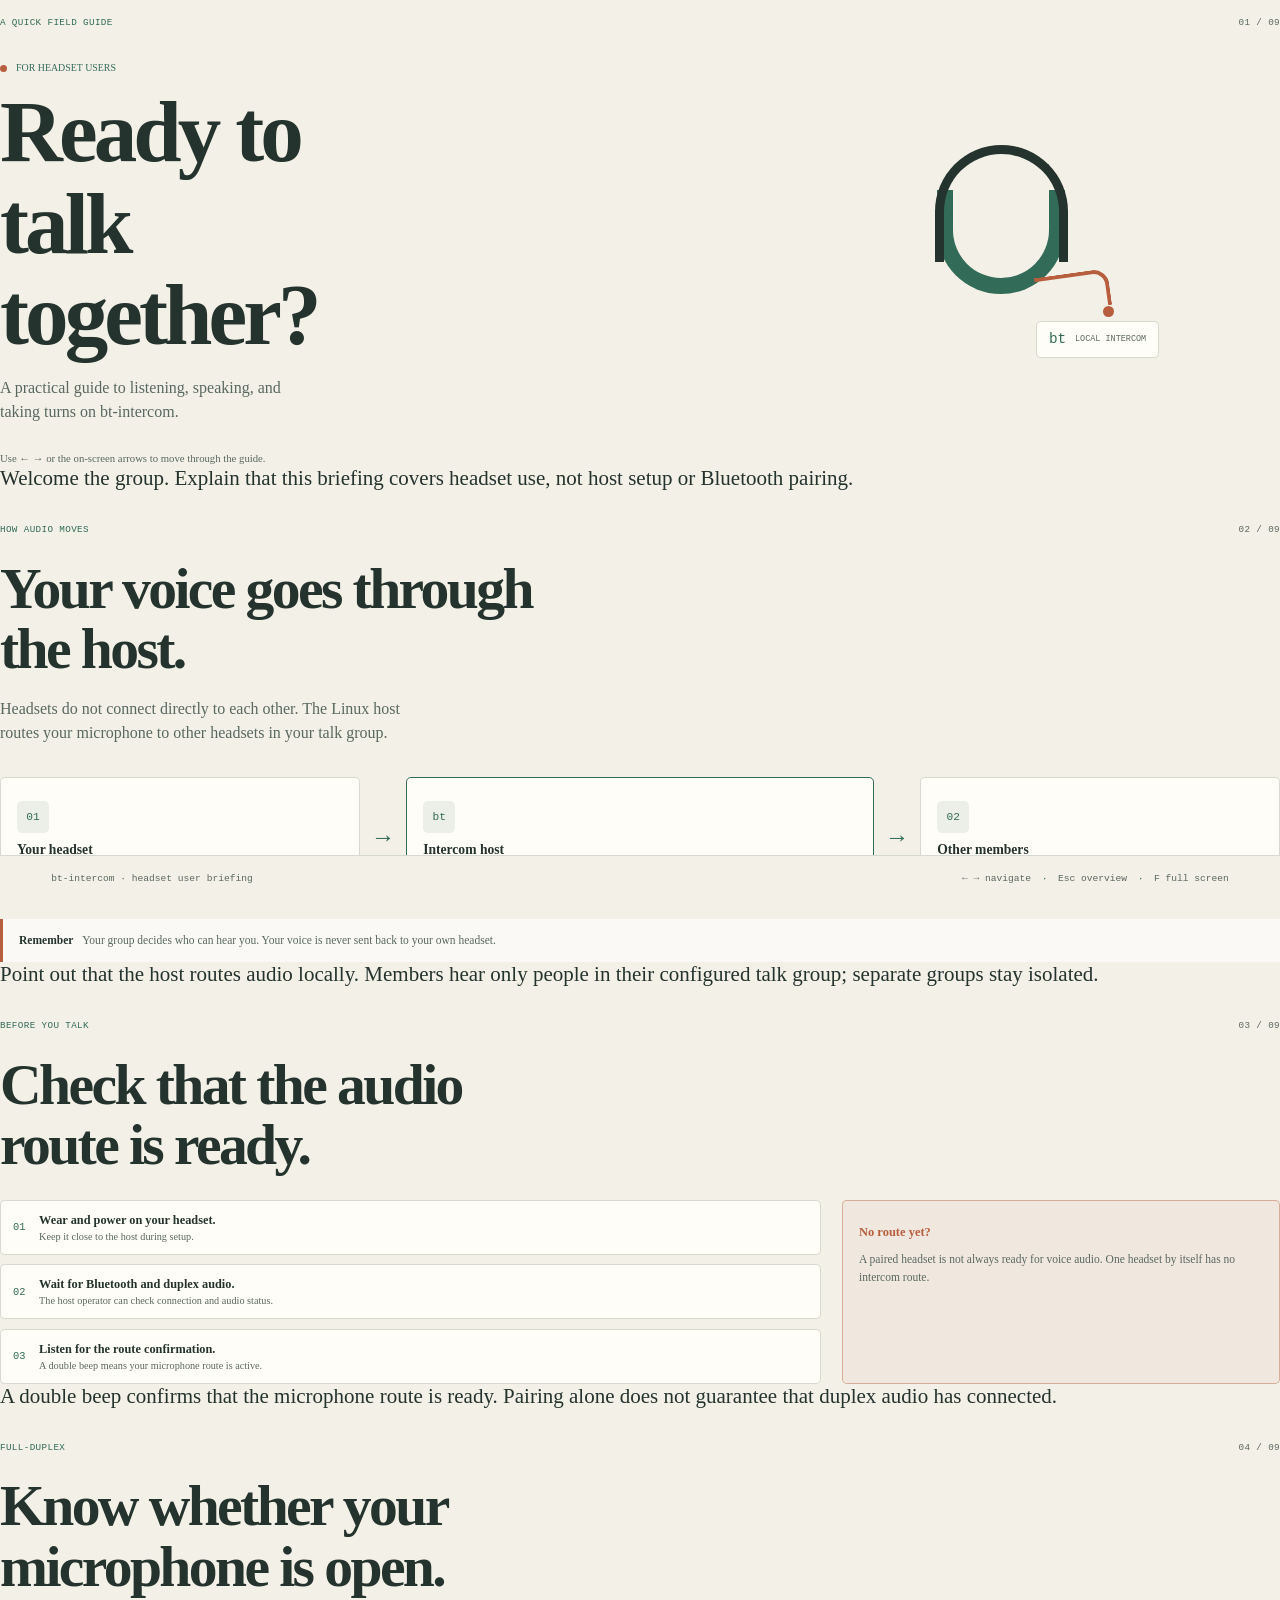
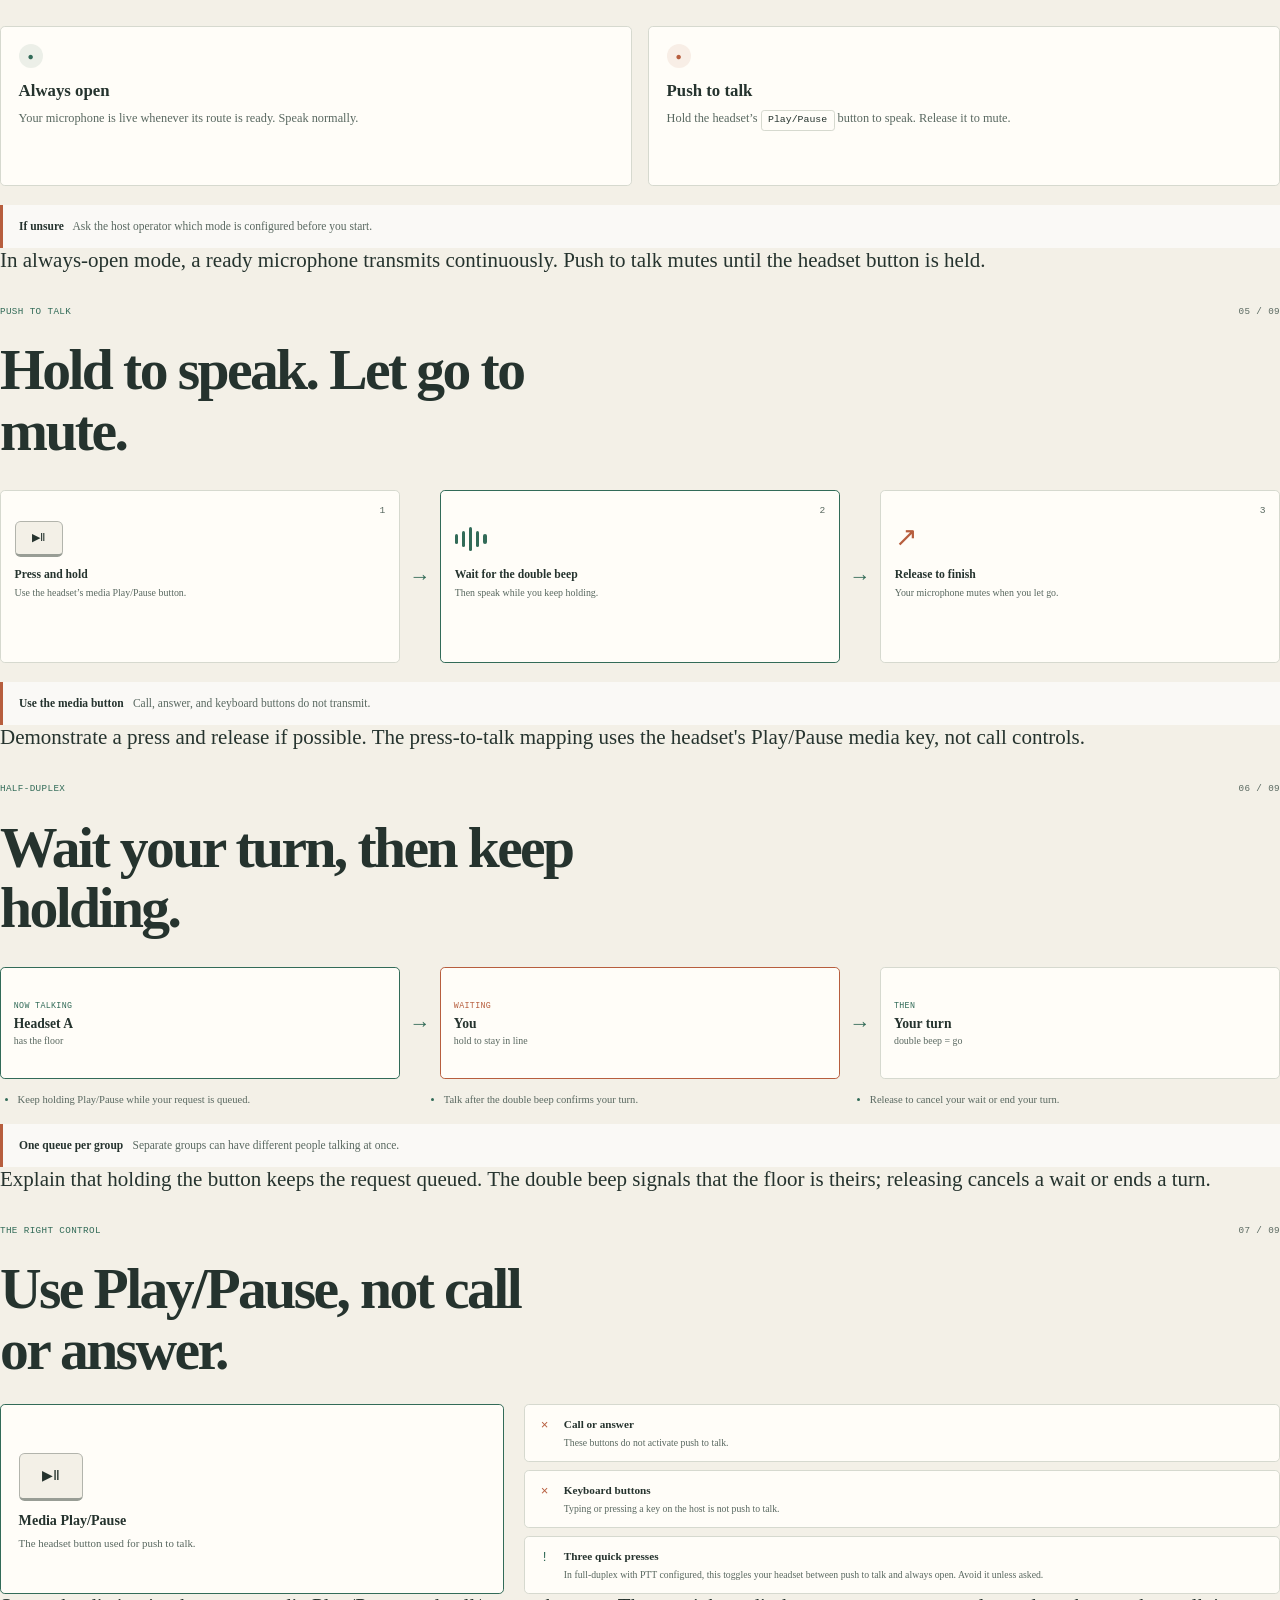
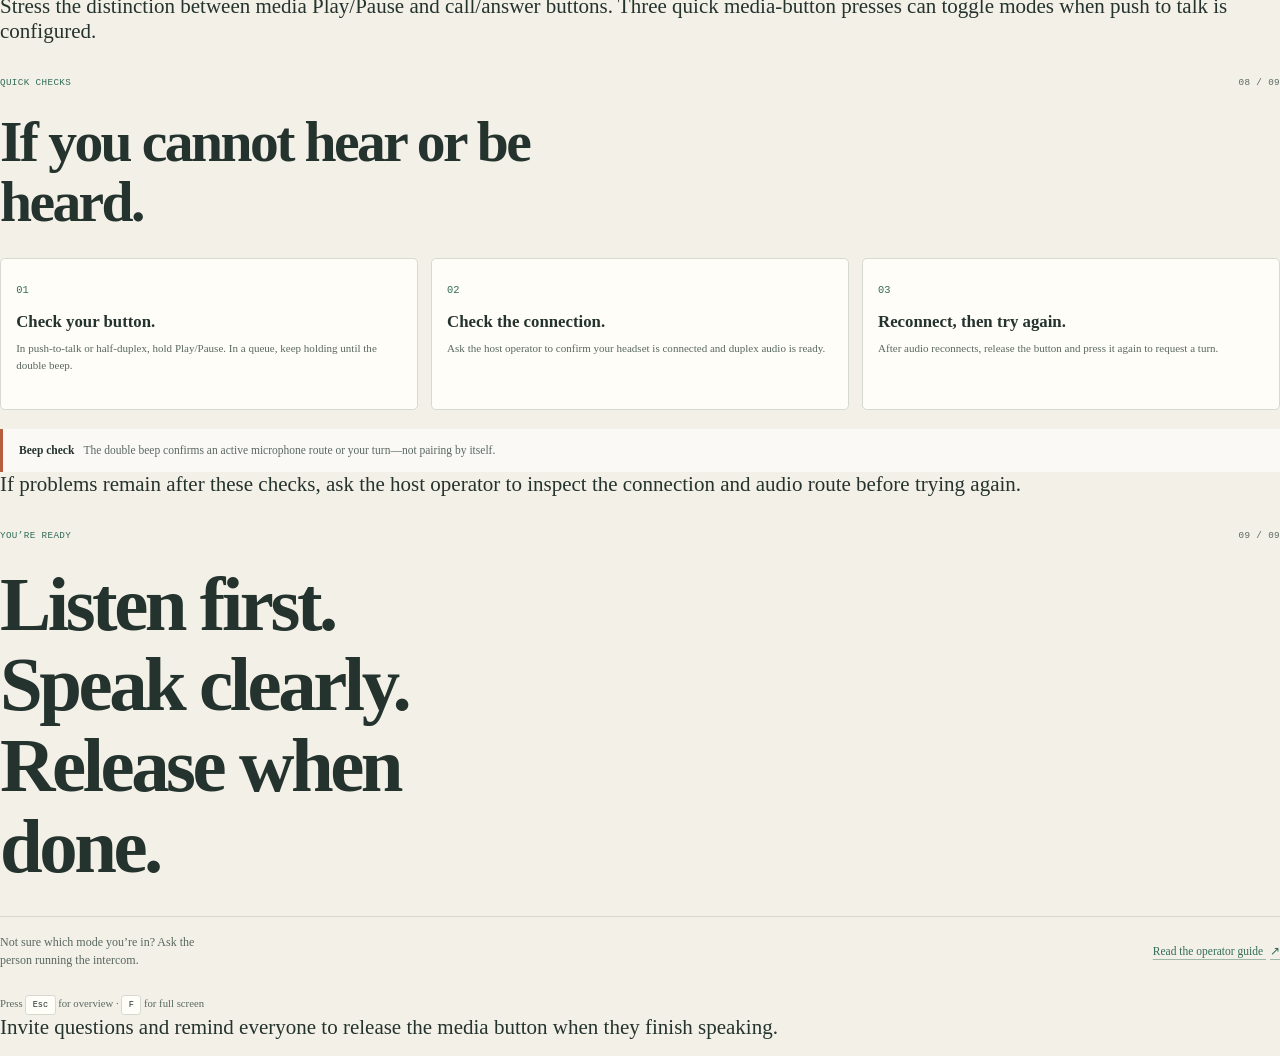
==== docs/slides.html @ 0b3dfc95 "Redesign briefing theme and add notes Co-authored-by: phieri <12006381+phieri@users.noreply.github.c" ====
<!doctype html>
<html lang="en">
  <head>
    <meta charset="utf-8">
    <meta name="viewport" content="width=device-width, initial-scale=1">
    <meta name="color-scheme" content="dark">
    <meta name="theme-color" content="#171923">
    <meta name="description" content="A short guide for wearing and using a bt-intercom headset.">
    <title>Headset user briefing · bt-intercom</title>
    <link rel="stylesheet" href="vendor/reveal/reset.css">
    <link rel="stylesheet" href="vendor/reveal/reveal.css">
    <link rel="stylesheet" href="vendor/reveal/theme/simple.css">
    <link rel="stylesheet" href="slides.css">
    <script src="vendor/reveal/reveal.js" defer></script>
    <script src="vendor/reveal/plugin/notes/notes.js" defer></script>
    <script src="slides.js" defer></script>
  </head>
  <body>
    <a class="skip-link" href="#briefing">Skip to presentation</a>
    <main class="reveal" id="briefing" aria-label="Headset user briefing">
      <div class="slides">
        <section class="title-slide" aria-labelledby="welcome-title">
          <p class="chapter">A QUICK FIELD GUIDE <span>01 / 09</span></p>
          <div class="title-layout">
            <div>
              <p class="signal-tag"><span aria-hidden="true"></span> FOR HEADSET USERS</p>
              <h1 id="welcome-title">Ready to<br>talk together?</h1>
              <p class="lead">A practical guide to listening, speaking, and taking turns on bt-intercom.</p>
            </div>
            <div class="headset-illustration" role="img" aria-label="A headset connected to a local intercom host">
              <div class="earcup"></div>
              <div class="headband"></div>
              <div class="mic-arm"></div>
              <div class="mic-dot"></div>
              <div class="host-pill"><span>bt</span><b>LOCAL INTERCOM</b></div>
            </div>
          </div>
          <p class="deck-hint">Use ← → or the on-screen arrows to move through the guide.</p>
          <aside class="notes">Welcome the group. Explain that this briefing covers headset use, not host setup or Bluetooth pairing.</aside>
        </section>

        <section aria-labelledby="route-title">
          <p class="chapter">HOW AUDIO MOVES <span>02 / 09</span></p>
          <h2 id="route-title">Your voice goes through the host.</h2>
          <p class="lead">Headsets do not connect directly to each other. The Linux host routes your microphone to other headsets in your talk group.</p>
          <div class="route-map" role="img" aria-label="Your headset sends audio to the host, which routes it to other members of your talk group">
            <div class="route-node"><span class="node-icon">01</span><strong>Your headset</strong><small>microphone</small></div>
            <span class="route-link" aria-hidden="true">→</span>
            <div class="route-node route-host"><span class="node-icon">bt</span><strong>Intercom host</strong><small>checks group membership</small></div>
            <span class="route-link" aria-hidden="true">→</span>
            <div class="route-node"><span class="node-icon">02</span><strong>Other members</strong><small>headset speakers</small></div>
          </div>
          <p class="takeaway"><b>Remember</b> Your group decides who can hear you. Your voice is never sent back to your own headset.</p>
          <aside class="notes">Point out that the host routes audio locally. Members hear only people in their configured talk group; separate groups stay isolated.</aside>
        </section>

        <section aria-labelledby="ready-title">
          <p class="chapter">BEFORE YOU TALK <span>03 / 09</span></p>
          <h2 id="ready-title">Check that the audio route is ready.</h2>
          <div class="check-layout">
            <ol class="check-list">
              <li><span>01</span><div><strong>Wear and power on your headset.</strong><small>Keep it close to the host during setup.</small></div></li>
              <li><span>02</span><div><strong>Wait for Bluetooth and duplex audio.</strong><small>The host operator can check connection and audio status.</small></div></li>
              <li><span>03</span><div><strong>Listen for the route confirmation.</strong><small>A double beep means your microphone route is active.</small></div></li>
            </ol>
            <aside class="callout"><strong>No route yet?</strong><p>A paired headset is not always ready for voice audio. One headset by itself has no intercom route.</p></aside>
          </div>
          <aside class="notes">A double beep confirms that the microphone route is ready. Pairing alone does not guarantee that duplex audio has connected.</aside>
        </section>

        <section aria-labelledby="full-title">
          <p class="chapter">FULL-DUPLEX <span>04 / 09</span></p>
          <h2 id="full-title">Know whether your microphone is open.</h2>
          <div class="mode-cards">
            <article class="mode-card">
              <span class="mode-symbol open" aria-hidden="true">●</span>
              <h3>Always open</h3>
              <p>Your microphone is live whenever its route is ready. Speak normally.</p>
            </article>
            <article class="mode-card ptt-card">
              <span class="mode-symbol held" aria-hidden="true">●</span>
              <h3>Push to talk</h3>
              <p>Hold the headset’s <kbd>Play/Pause</kbd> button to speak. Release it to mute.</p>
            </article>
          </div>
          <p class="takeaway"><b>If unsure</b> Ask the host operator which mode is configured before you start.</p>
          <aside class="notes">In always-open mode, a ready microphone transmits continuously. Push to talk mutes until the headset button is held.</aside>
        </section>

        <section aria-labelledby="ptt-title">
          <p class="chapter">PUSH TO TALK <span>05 / 09</span></p>
          <h2 id="ptt-title">Hold to speak. Let go to mute.</h2>
          <div class="press-sequence">
            <div class="press-step"><span class="step-number">1</span><div class="button-drawing" aria-hidden="true"><span>▶Ⅱ</span></div><strong>Press and hold</strong><small>Use the headset’s media Play/Pause button.</small></div>
            <span class="sequence-arrow" aria-hidden="true">→</span>
            <div class="press-step active-step"><span class="step-number">2</span><div class="sound-waves" aria-hidden="true"><i></i><i></i><i></i><i></i><i></i></div><strong>Wait for the double beep</strong><small>Then speak while you keep holding.</small></div>
            <span class="sequence-arrow" aria-hidden="true">→</span>
            <div class="press-step"><span class="step-number">3</span><div class="release-mark" aria-hidden="true">↗</div><strong>Release to finish</strong><small>Your microphone mutes when you let go.</small></div>
          </div>
          <p class="takeaway"><b>Use the media button</b> Call, answer, and keyboard buttons do not transmit.</p>
          <aside class="notes">Demonstrate a press and release if possible. The press-to-talk mapping uses the headset's Play/Pause media key, not call controls.</aside>
        </section>

        <section aria-labelledby="half-title">
          <p class="chapter">HALF-DUPLEX <span>06 / 09</span></p>
          <h2 id="half-title">Wait your turn, then keep holding.</h2>
          <div class="queue-board">
            <div class="queue-state speaking"><span>NOW TALKING</span><strong>Headset A</strong><small>has the floor</small></div>
            <span class="queue-arrow" aria-hidden="true">→</span>
            <div class="queue-state waiting"><span>WAITING</span><strong>You</strong><small>hold to stay in line</small></div>
            <span class="queue-arrow" aria-hidden="true">→</span>
            <div class="queue-state next"><span>THEN</span><strong>Your turn</strong><small>double beep = go</small></div>
          </div>
          <ul class="plain-list">
            <li>Keep holding Play/Pause while your request is queued.</li>
            <li>Talk after the double beep confirms your turn.</li>
            <li>Release to cancel your wait or end your turn.</li>
          </ul>
          <p class="takeaway"><b>One queue per group</b> Separate groups can have different people talking at once.</p>
          <aside class="notes">Explain that holding the button keeps the request queued. The double beep signals that the floor is theirs; releasing cancels a wait or ends a turn.</aside>
        </section>

        <section aria-labelledby="button-title">
          <p class="chapter">THE RIGHT CONTROL <span>07 / 09</span></p>
          <h2 id="button-title">Use Play/Pause, not call or answer.</h2>
          <div class="control-layout">
            <div class="control-callout">
              <span class="button-drawing large-button" aria-hidden="true"><span>▶Ⅱ</span></span>
              <strong>Media Play/Pause</strong>
              <p>The headset button used for push to talk.</p>
            </div>
            <div class="control-notes">
              <p><span class="no-mark" aria-hidden="true">×</span><span><strong>Call or answer</strong><small>These buttons do not activate push to talk.</small></span></p>
              <p><span class="no-mark" aria-hidden="true">×</span><span><strong>Keyboard buttons</strong><small>Typing or pressing a key on the host is not push to talk.</small></span></p>
              <p><span class="caution-mark" aria-hidden="true">!</span><span><strong>Three quick presses</strong><small>In full-duplex with PTT configured, this toggles your headset between push to talk and always open. Avoid it unless asked.</small></span></p>
            </div>
          </div>
          <aside class="notes">Stress the distinction between media Play/Pause and call/answer buttons. Three quick media-button presses can toggle modes when push to talk is configured.</aside>
        </section>

        <section aria-labelledby="trouble-title">
          <p class="chapter">QUICK CHECKS <span>08 / 09</span></p>
          <h2 id="trouble-title">If you cannot hear or be heard.</h2>
          <div class="trouble-grid">
            <article><span>01</span><h3>Check your button.</h3><p>In push-to-talk or half-duplex, hold Play/Pause. In a queue, keep holding until the double beep.</p></article>
            <article><span>02</span><h3>Check the connection.</h3><p>Ask the host operator to confirm your headset is connected and duplex audio is ready.</p></article>
            <article><span>03</span><h3>Reconnect, then try again.</h3><p>After audio reconnects, release the button and press it again to request a turn.</p></article>
          </div>
          <p class="takeaway"><b>Beep check</b> The double beep confirms an active microphone route or your turn—not pairing by itself.</p>
          <aside class="notes">If problems remain after these checks, ask the host operator to inspect the connection and audio route before trying again.</aside>
        </section>

        <section class="closing-slide" aria-labelledby="close-title">
          <p class="chapter">YOU’RE READY <span>09 / 09</span></p>
          <h2 id="close-title">Listen first.<br>Speak clearly.<br>Release when done.</h2>
          <div class="closing-bottom">
            <p>Not sure which mode you’re in? Ask the person running the intercom.</p>
            <a href="https://github.com/phieri/bt-intercom#duplex-modes-and-push-to-talk">Read the operator guide <span aria-hidden="true">↗</span></a>
          </div>
          <p class="deck-hint">Press <kbd>Esc</kbd> for overview · <kbd>F</kbd> for full screen</p>
          <aside class="notes">Invite questions and remind everyone to release the media button when they finish speaking.</aside>
        </section>
      </div>
    </main>
    <footer class="deck-footer"><span>bt-intercom · headset user briefing</span><span>← → navigate <i aria-hidden="true">·</i> Esc overview <i aria-hidden="true">·</i> F full screen</span></footer>
  </body>
</html>
---- docs/slides.css ----
:root {
  --deck-bg: #f3f0e7;
  --deck-surface: #fffdf8;
  --deck-ink: #25332e;
  --deck-muted: #596860;
  --deck-line: #d6d9cf;
  --deck-green: #326b58;
  --deck-rust: #b75e3e;
  --deck-mono: "SFMono-Regular", Consolas, "Liberation Mono", monospace;
  --r-background-color: var(--deck-bg);
  --r-main-font: Inter, ui-sans-serif, system-ui, sans-serif;
  --r-main-font-size: 36px;
  --r-main-color: var(--deck-ink);
  --r-heading-font: Inter, ui-sans-serif, system-ui, sans-serif;
  --r-heading-color: var(--deck-ink);
  --r-heading-text-transform: none;
  --r-heading-font-weight: 650;
  --r-heading-margin: 0;
  --r-block-margin: 0;
  --r-link-color: var(--deck-green);
  --r-link-color-hover: #224d40;
  --r-selection-background-color: #326b5840;
  --r-selection-color: var(--deck-ink);
  color-scheme: light;
  background: var(--deck-bg);
}

* { box-sizing: border-box; }

body {
  margin: 0;
  min-height: 100vh;
  background: var(--deck-bg);
  color: var(--deck-ink);
}

.skip-link {
  position: fixed;
  z-index: 20;
  top: -4rem;
  left: 1rem;
  padding: .7rem 1rem;
  background: var(--deck-ink);
  color: var(--deck-surface);
}

.skip-link:focus { top: 1rem; }

.deck-footer {
  position: fixed;
  z-index: 10;
  right: 0;
  bottom: 0;
  left: 0;
  display: flex;
  min-height: 2.8rem;
  align-items: center;
  justify-content: space-between;
  gap: 1rem;
  padding-inline: clamp(1rem, 4vw, 3.5rem);
  border-top: 1px solid var(--deck-line);
  background: var(--deck-bg);
  color: var(--deck-muted);
  font-family: var(--deck-mono);
  font-size: .6rem;
}

.deck-footer i { padding-inline: .3rem; color: var(--deck-green); font-style: normal; }

.reveal {
  width: 100%;
  height: calc(100vh - 2.8rem);
  height: calc(100dvh - 2.8rem);
  font-size: clamp(14px, 1.65vw, 21px);
}

.reveal .slides { text-align: left; }
.reveal .slides section { padding: 1rem 0; }
.reveal .slides section > * { margin-right: 0; margin-left: 0; }
.reveal h1, .reveal h2, .reveal h3, .reveal p { color: var(--deck-ink); font-family: inherit; text-transform: none; text-shadow: none; }
.reveal h1, .reveal h2 { font-weight: 650; letter-spacing: -.045em; line-height: 1.05; }
.reveal h1 { margin: 0 0 1rem; font-size: clamp(2.8rem, 6.8vw, 6rem); }
.reveal h2 { max-width: 20ch; margin: 0 0 1.1rem; font-size: clamp(2rem, 4.5vw, 4rem); }
.reveal h3 { margin: 0 0 .5rem; font-size: 1.05rem; font-weight: 650; }
.reveal p { line-height: 1.5; }
.reveal .slides section .chapter {
  display: flex;
  align-items: center;
  justify-content: space-between;
  max-width: 100%;
  margin: 0 0 1.35rem;
  color: var(--deck-green);
  font-family: var(--deck-mono);
  font-size: .58rem;
  letter-spacing: .04em;
}

.chapter span { color: var(--deck-muted); }
.lead { max-width: 55ch; margin: 0; color: var(--deck-muted) !important; font-size: 1rem; }
.signal-tag { display: flex; align-items: center; gap: .55rem; color: var(--deck-green) !important; font-family: var(--deck-mono); font-size: .62rem; }
.signal-tag span { width: .45rem; height: .45rem; border-radius: 50%; background: var(--deck-rust); }
.title-layout { display: grid; grid-template-columns: 1.1fr .9fr; align-items: center; gap: 2rem; }
.title-slide h1 { max-width: 9ch; }
.title-slide .lead { max-width: 39ch; }
.deck-hint { margin: 1.6rem 0 0; color: var(--deck-muted) !important; font-size: .67rem; }
.headset-illustration { position: relative; width: min(100%, 20rem); height: 15rem; margin: auto; }
.earcup { position: absolute; top: 4.5rem; left: 6.1rem; width: 8rem; height: 6.5rem; border: 1rem solid var(--deck-green); border-top: 0; border-radius: 0 0 4.2rem 4.2rem; }
.headband { position: absolute; top: 1.7rem; left: 6rem; width: 8.3rem; height: 7.3rem; border: .6rem solid var(--deck-ink); border-bottom: 0; border-radius: 5rem 5rem 0 0; }
.mic-arm { position: absolute; top: 9.7rem; left: 12.3rem; width: 4.6rem; height: 2.3rem; border-top: .25rem solid var(--deck-rust); border-right: .25rem solid var(--deck-rust); border-radius: 0 1rem 0 0; transform: rotate(-8deg); }
.mic-dot { position: absolute; top: 11.75rem; left: 16.5rem; width: .7rem; height: .7rem; border-radius: 50%; background: var(--deck-rust); }
.host-pill { position: absolute; right: 0; bottom: 0; display: flex; align-items: center; gap: .55rem; padding: .6rem .75rem; border: 1px solid var(--deck-line); border-radius: .3rem; background: var(--deck-surface); font-family: var(--deck-mono); font-size: .53rem; }
.host-pill span { color: var(--deck-green); font-size: .9rem; }
.host-pill b { color: var(--deck-muted); font-weight: 500; }

.route-map { display: grid; grid-template-columns: 1fr auto 1.3fr auto 1fr; align-items: center; gap: .7rem; margin: 2rem 0 1.4rem; }
.route-node { min-height: 7.5rem; display: flex; flex-direction: column; justify-content: center; gap: .25rem; padding: 1rem; border: 1px solid var(--deck-line); border-radius: .3rem; background: var(--deck-surface); }
.route-host { border-color: var(--deck-green); }
.node-icon { display: grid; width: 2rem; height: 2rem; margin-bottom: .35rem; place-items: center; border-radius: .3rem; background: #326b5818; color: var(--deck-green); font-family: var(--deck-mono); font-size: .7rem; }
.route-node strong { font-size: .85rem; }
.route-node small { color: var(--deck-muted); font-size: .65rem; }
.route-link { color: var(--deck-green); font-size: 1.5rem; }
.takeaway { margin: 1.2rem 0 0; padding: .8rem 1rem; border-left: 3px solid var(--deck-rust); background: #ffffffa6; color: var(--deck-muted) !important; font-size: .72rem; }
.takeaway b { margin-right: .4rem; color: var(--deck-ink); }

.check-layout { display: grid; grid-template-columns: 1.5fr .8fr; gap: 1.3rem; align-items: stretch; margin-top: 1.5rem; }
.check-list { display: grid; gap: .6rem; margin: 0; padding: 0; list-style: none; }
.check-list li { display: flex; align-items: center; gap: .85rem; padding: .75rem; border: 1px solid var(--deck-line); border-radius: .3rem; background: var(--deck-surface); }
.check-list li > span, .trouble-grid article > span { color: var(--deck-green); font-family: var(--deck-mono); font-size: .65rem; }
.check-list strong, .check-list small { display: block; }
.check-list strong { font-size: .77rem; }
.check-list small { margin-top: .18rem; color: var(--deck-muted); font-size: .64rem; }
.callout { align-self: stretch; padding: 1rem; border: 1px solid #b75e3e70; border-radius: .3rem; background: #b75e3e0d; }
.callout strong { color: var(--deck-rust); font-size: .78rem; }
.callout p { margin: .6rem 0 0; color: var(--deck-muted); font-size: .72rem; }

.mode-cards { display: grid; grid-template-columns: 1fr 1fr; gap: 1rem; margin: 1.8rem 0 1rem; }
.mode-card { min-height: 10rem; padding: 1.1rem; border: 1px solid var(--deck-line); border-radius: .3rem; background: var(--deck-surface); }
.mode-card p { margin: 0; color: var(--deck-muted); font-size: .77rem; }
.mode-card h3 { margin-top: .8rem; }
.mode-symbol { display: grid; width: 1.5rem; height: 1.5rem; place-items: center; border-radius: 50%; font-size: .65rem; }
.mode-symbol.open { background: #326b5818; color: var(--deck-green); }
.mode-symbol.held { background: #b75e3e18; color: var(--deck-rust); }
.reveal kbd { display: inline-block; padding: .15rem .4rem; border: 1px solid var(--deck-line); border-radius: .2rem; color: var(--deck-ink); background: var(--deck-surface); font-family: var(--deck-mono); font-size: .8em; }

.press-sequence { display: grid; grid-template-columns: 1fr auto 1fr auto 1fr; align-items: center; gap: .6rem; margin: 1.8rem 0 1rem; }
.press-step { min-height: 10.8rem; display: flex; flex-direction: column; align-items: flex-start; padding: .85rem; border: 1px solid var(--deck-line); border-radius: .3rem; background: var(--deck-surface); }
.step-number { align-self: flex-end; color: var(--deck-muted); font-family: var(--deck-mono); font-size: .6rem; }
.button-drawing { display: grid; width: 3rem; height: 2.2rem; margin: .35rem 0 .7rem; place-items: center; border: 1px solid #25332e50; border-bottom: 3px solid #25332e70; border-radius: .35rem; background: var(--deck-bg); color: var(--deck-ink); font-family: var(--deck-mono); font-size: .67rem; }
.active-step { border-color: var(--deck-green); }
.active-step .button-drawing { border-color: var(--deck-green); color: var(--deck-green); }
.press-step strong { font-size: .73rem; }
.press-step small { margin-top: .35rem; color: var(--deck-muted); font-size: .62rem; line-height: 1.45; }
.sequence-arrow { color: var(--deck-green); }
.sound-waves { display: flex; height: 2.2rem; align-items: center; gap: .25rem; margin: .35rem 0 .7rem; }
.sound-waves i { width: .2rem; height: .6rem; border-radius: 1rem; background: var(--deck-green); }
.sound-waves i:nth-child(2), .sound-waves i:nth-child(4) { height: 1rem; }
.sound-waves i:nth-child(3) { height: 1.5rem; }
.release-mark { height: 2.2rem; margin: .35rem 0 .7rem; color: var(--deck-rust); font-size: 1.7rem; }

.queue-board { display: grid; grid-template-columns: 1fr auto 1fr auto 1fr; align-items: center; gap: .6rem; margin: 1.8rem 0 .9rem; }
.queue-state { min-height: 7rem; display: flex; flex-direction: column; justify-content: center; padding: .8rem; border: 1px solid var(--deck-line); border-radius: .3rem; background: var(--deck-surface); }
.queue-state span { color: var(--deck-muted); font-family: var(--deck-mono); font-size: .52rem; letter-spacing: .04em; }
.queue-state strong { margin: .4rem 0 .15rem; font-size: .85rem; }
.queue-state small { color: var(--deck-muted); font-size: .62rem; }
.queue-state.speaking { border-color: var(--deck-green); }
.queue-state.speaking span, .queue-state.next span { color: var(--deck-green); }
.queue-state.waiting { border-color: var(--deck-rust); }
.queue-state.waiting span { color: var(--deck-rust); }
.queue-arrow { color: var(--deck-green); }
.plain-list { display: grid; grid-template-columns: repeat(3, 1fr); gap: 1rem; margin: .9rem 0; padding-left: 1.1rem; color: var(--deck-muted); font-size: .66rem; }
.plain-list li::marker { color: var(--deck-green); }

.control-layout { display: grid; grid-template-columns: .8fr 1.2fr; gap: 1.3rem; align-items: stretch; margin-top: 1.5rem; }
.control-callout { display: flex; flex-direction: column; justify-content: center; padding: 1.1rem; border: 1px solid var(--deck-green); border-radius: .3rem; background: var(--deck-surface); }
.large-button { width: 4rem; height: 3rem; font-size: .9rem; }
.control-callout strong { font-size: .88rem; }
.control-callout p { margin: .35rem 0 0; color: var(--deck-muted); font-size: .68rem; }
.control-notes { display: grid; gap: .5rem; }
.control-notes > p { display: flex; align-items: flex-start; gap: .7rem; margin: 0; padding: .7rem; border: 1px solid var(--deck-line); border-radius: .3rem; background: var(--deck-surface); }
.control-notes strong, .control-notes small { display: block; }
.control-notes strong { font-size: .7rem; }
.control-notes small { margin-top: .2rem; color: var(--deck-muted); font-size: .61rem; line-height: 1.4; }
.no-mark, .caution-mark { width: 1rem; flex: 0 0 1rem; color: var(--deck-rust); font-family: var(--deck-mono); font-size: .8rem; text-align: center; }
.caution-mark { color: var(--deck-green); }

.trouble-grid { display: grid; grid-template-columns: repeat(3, 1fr); gap: .8rem; margin-top: 1.6rem; }
.trouble-grid article { min-height: 9.5rem; padding: .95rem; border: 1px solid var(--deck-line); border-radius: .3rem; background: var(--deck-surface); }
.trouble-grid article h3 { margin-top: .8rem; }
.trouble-grid article p { margin: 0; color: var(--deck-muted); font-size: .69rem; }
.closing-slide h2 { max-width: 14ch; font-size: clamp(2.6rem, 6vw, 5.2rem); }
.closing-bottom { display: flex; align-items: center; justify-content: space-between; gap: 1.2rem; margin-top: 1.8rem; padding-top: 1rem; border-top: 1px solid var(--deck-line); }
.closing-bottom p { max-width: 38ch; margin: 0; color: var(--deck-muted); font-size: .75rem; }
.closing-bottom a { color: var(--deck-green); font-size: .72rem; text-decoration-color: #326b5870; text-underline-offset: .25rem; }
.closing-bottom a span { margin-left: .25rem; }

.reveal .controls { color: var(--deck-green); }
.reveal .progress { height: 3px; color: var(--deck-green); }
.reveal .slide-number { right: clamp(1rem, 4vw, 3.5rem); bottom: 3.5rem; color: var(--deck-muted); background: transparent; font-family: var(--deck-mono); font-size: .6rem; }

@media (max-width: 700px) {
  .reveal { font-size: 16px; }
  .reveal .slides section { padding: .65rem 0; }
  .title-layout { grid-template-columns: 1fr; gap: .4rem; }
  .title-slide h1 { max-width: 12ch; }
  .headset-illustration { width: 16rem; height: 11rem; transform: scale(.77); transform-origin: top center; }
  .title-slide .deck-hint { margin-top: -.5rem; }
  .route-map { grid-template-columns: 1fr; gap: .3rem; margin: .8rem 0; }
  .route-map .route-node, .route-map .route-node:nth-of-type(2), .route-map .route-node:last-child,
  .route-map .route-link, .route-map .route-link:nth-of-type(2) { grid-column: 1; grid-row: auto; }
  .route-map .route-link { justify-self: center; transform: rotate(90deg); }
  .route-node { min-height: 5.5rem; padding: .6rem; }
  .route-node strong { font-size: .68rem; }
  .route-node small { font-size: .58rem; }
  .check-layout, .control-layout { grid-template-columns: 1fr; gap: .65rem; }
  .check-list { gap: .35rem; }
  .check-list li { padding: .5rem; }
  .callout { padding: .7rem; }
  .callout p { margin-top: .3rem; }
  .mode-cards { gap: .5rem; margin: 1rem 0 .6rem; }
  .mode-card { min-height: 8.5rem; padding: .7rem; }
  .press-sequence { gap: .2rem; margin: 1rem 0 .7rem; }
  .press-step { min-height: 9.5rem; padding: .5rem; }
  .press-step strong { font-size: .63rem; }
  .press-step small { font-size: .53rem; }
  .queue-board { gap: .2rem; margin: 1rem 0 .6rem; }
  .queue-state { min-height: 6rem; padding: .5rem; }
  .queue-state span { font-size: .42rem; }
  .queue-state strong { font-size: .68rem; }
  .queue-state small { font-size: .52rem; }
  .plain-list { gap: .4rem; padding-left: .85rem; font-size: .55rem; }
  .control-layout { margin-top: .8rem; }
  .control-callout { padding: .65rem; }
  .control-notes { gap: .3rem; }
  .control-notes > p { padding: .5rem; }
  .trouble-grid { gap: .4rem; margin-top: .8rem; }
  .trouble-grid article { min-height: 8.5rem; padding: .6rem; }
  .trouble-grid article h3 { font-size: .82rem; }
  .trouble-grid article p { font-size: .56rem; }
  .closing-bottom { align-items: flex-start; flex-direction: column; margin-top: 1rem; }
  .deck-footer { min-height: 2.2rem; padding-inline: .8rem; font-size: .46rem; }
  .deck-footer span:first-child { max-width: 8rem; }
  .deck-footer span:last-child { text-align: right; }
  .reveal { height: calc(100vh - 2.2rem); height: calc(100dvh - 2.2rem); }
  .reveal .slide-number { bottom: 2.2rem; }
}

@media (max-height: 620px) and (min-width: 701px) {
  .reveal { font-size: 15px; }
  .reveal .slides section { padding: .2rem 0; }
  .reveal .slides section > .chapter { margin-bottom: .65rem; }
  .reveal h2 { margin-bottom: .6rem; font-size: clamp(2rem, 4vw, 3.5rem); }
  .title-layout { gap: .8rem; }
  .headset-illustration { transform: scale(.8); }
  .check-layout, .mode-cards, .press-sequence, .queue-board { margin-top: .8rem; }
  .press-step { min-height: 8.5rem; }
}

@media (prefers-reduced-motion: reduce) {
  .reveal .slides section, .reveal .controls, .reveal .progress { transition: none !important; }
}
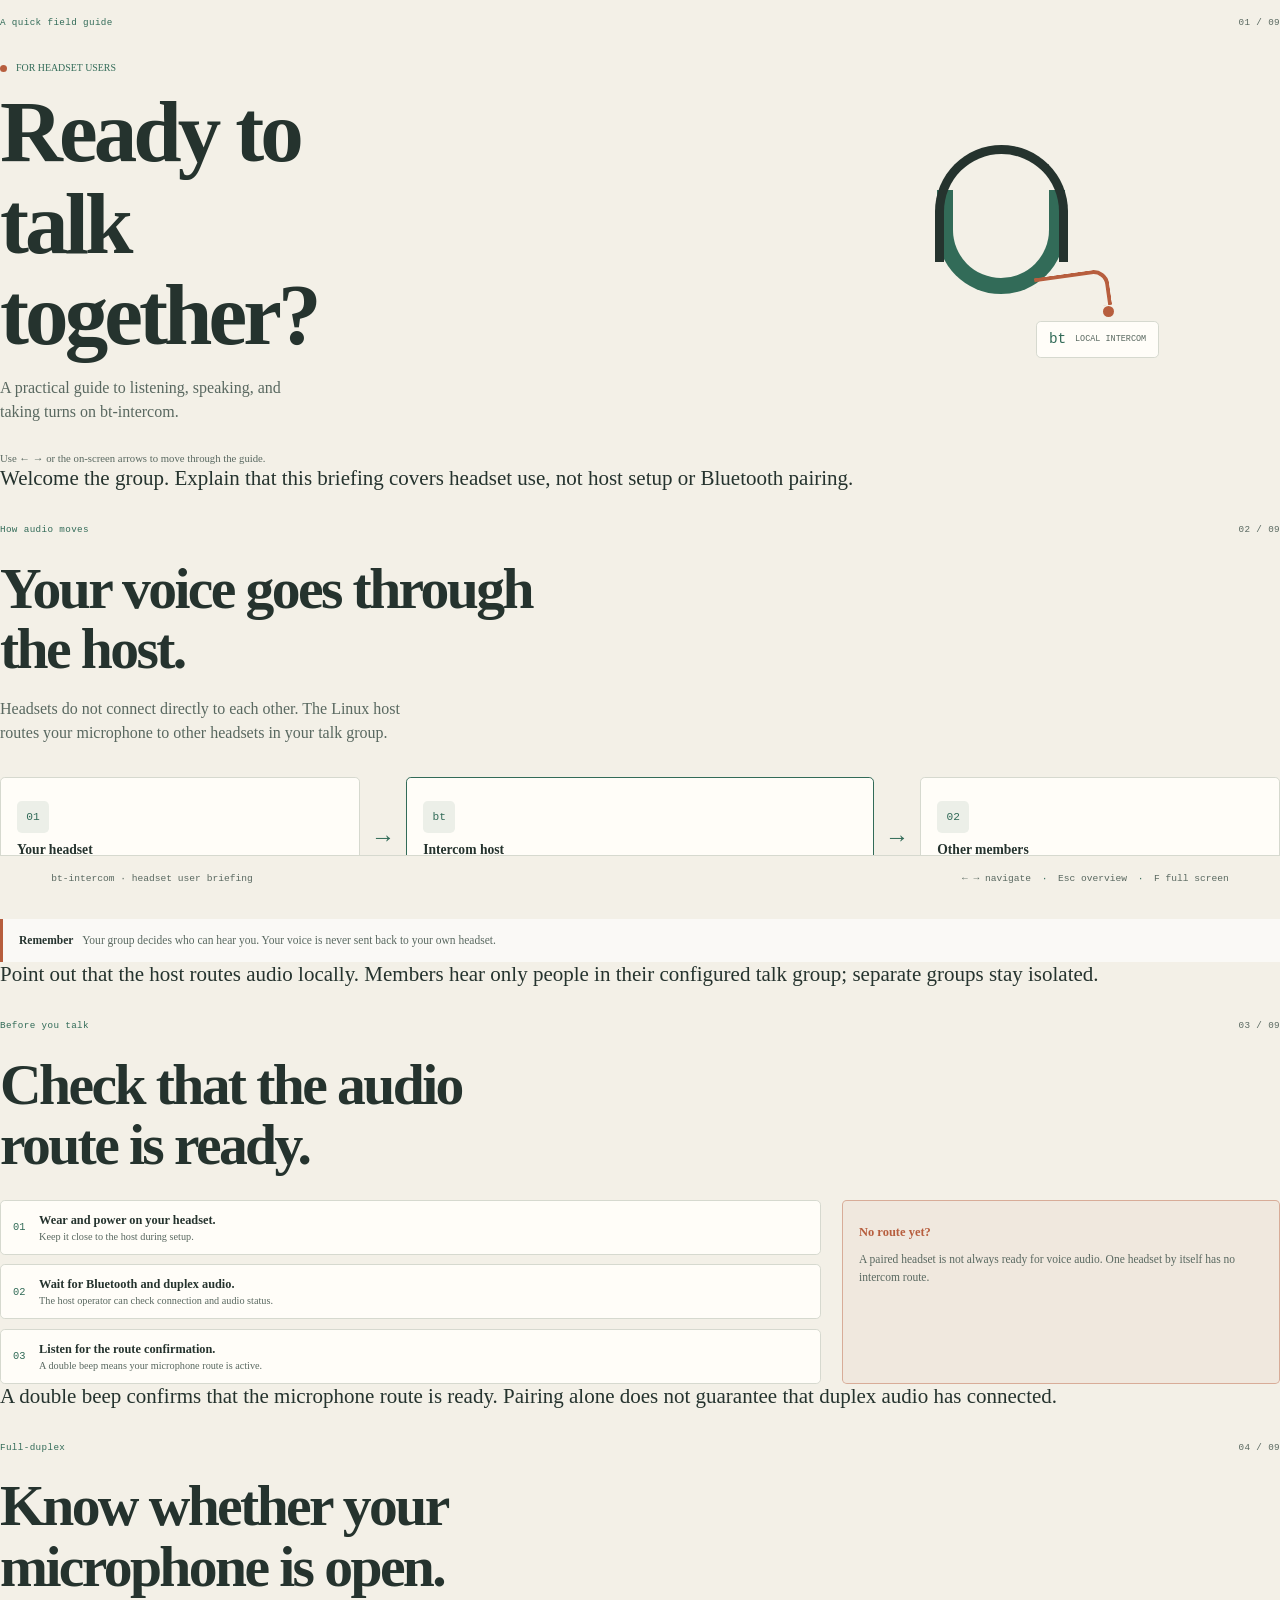
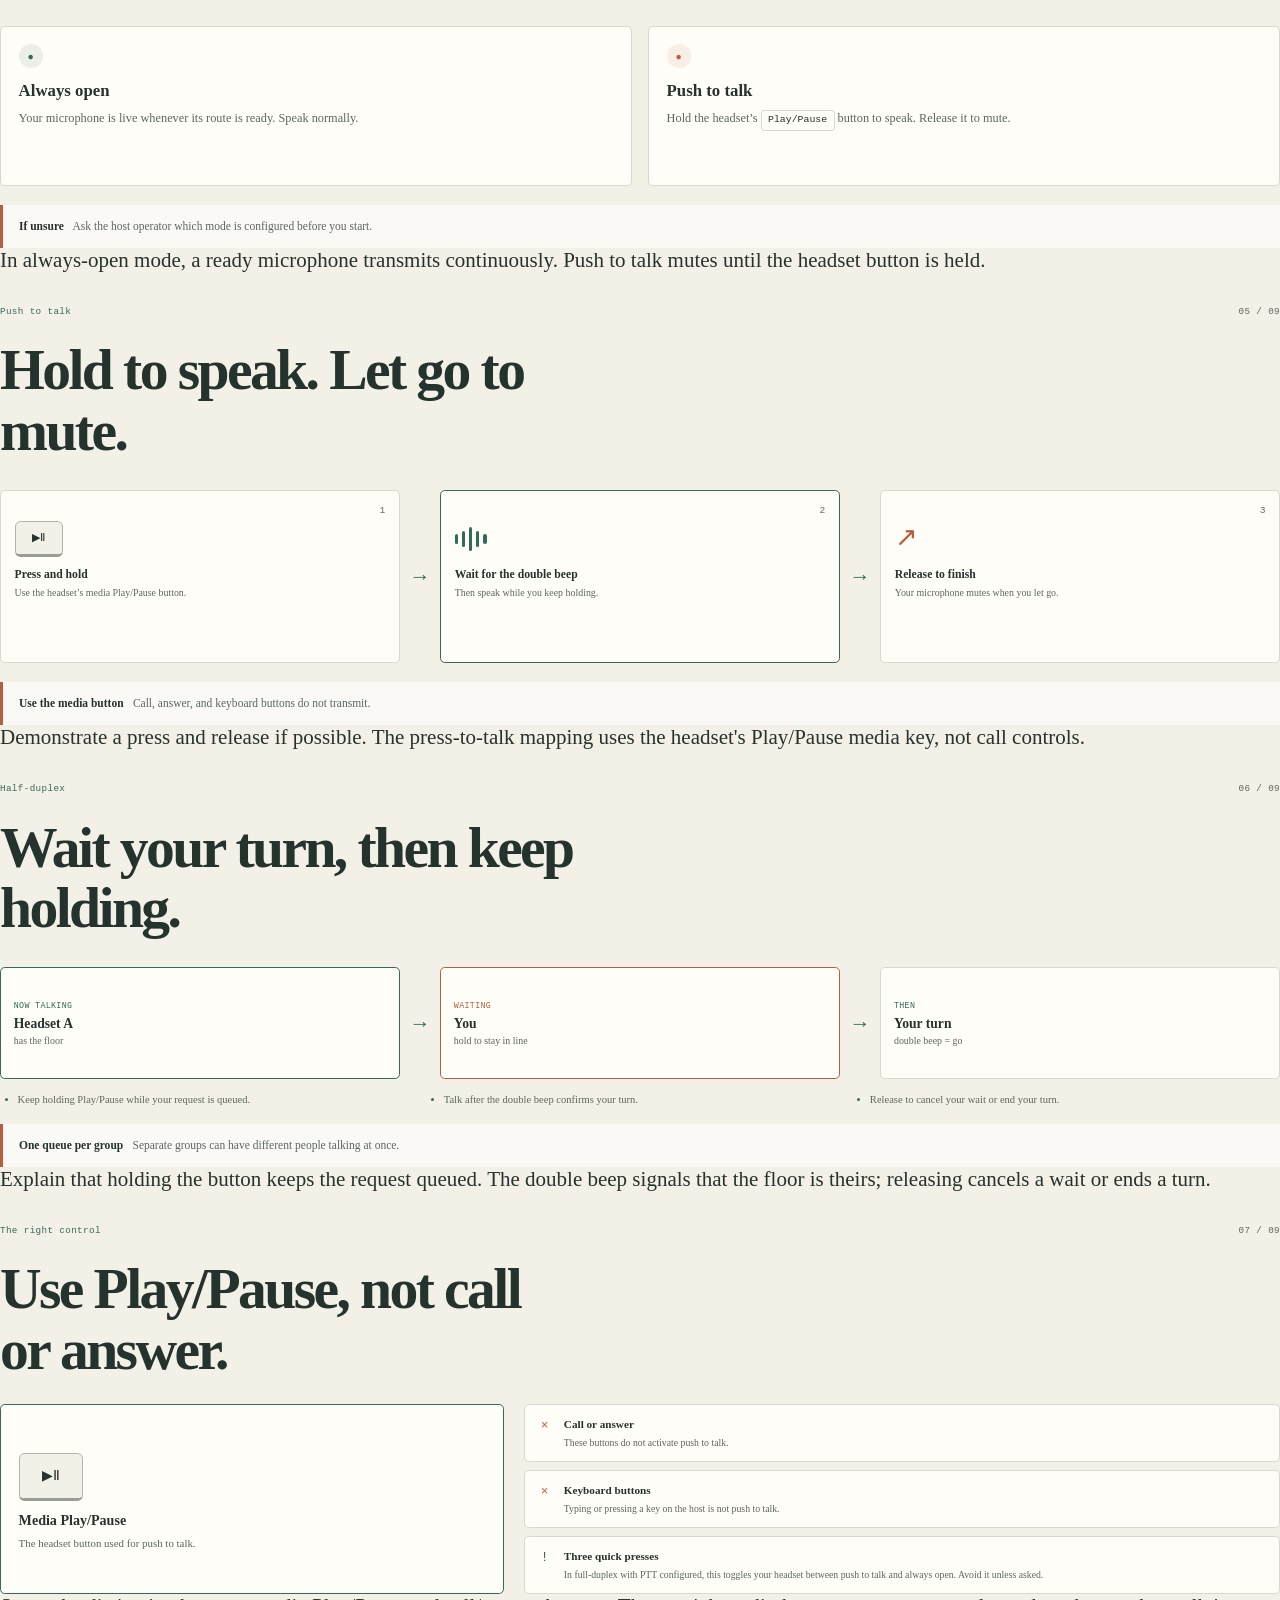
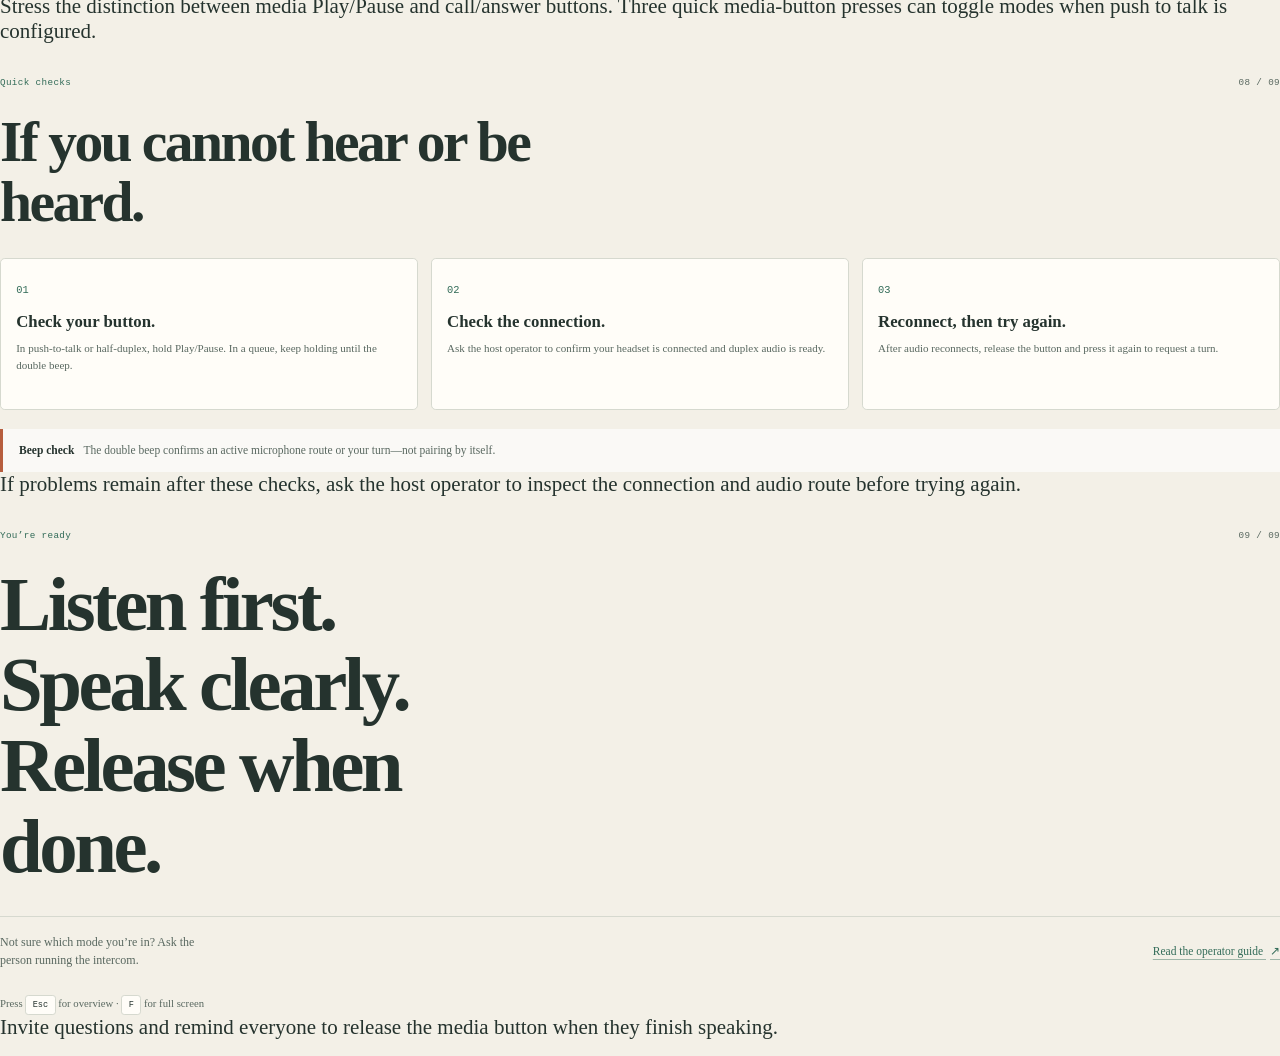
==== commit 47bac358: "Set slideshow theme metadata Co-authored-by: phieri <12006381+phieri@users.noreply.github.com>" ====
--- a/docs/slides.html
+++ b/docs/slides.html
@@ -3,8 +3,8 @@
   <head>
     <meta charset="utf-8">
     <meta name="viewport" content="width=device-width, initial-scale=1">
-    <meta name="color-scheme" content="dark">
-    <meta name="theme-color" content="#171923">
+    <meta name="color-scheme" content="light">
+    <meta name="theme-color" content="#f3f0e7">
     <meta name="description" content="A short guide for wearing and using a bt-intercom headset.">
     <title>Headset user briefing · bt-intercom</title>
     <link rel="stylesheet" href="vendor/reveal/reset.css">
@@ -20,7 +20,7 @@
     <main class="reveal" id="briefing" aria-label="Headset user briefing">
       <div class="slides">
         <section class="title-slide" aria-labelledby="welcome-title">
-          <p class="chapter">A QUICK FIELD GUIDE <span>01 / 09</span></p>
+          <p class="chapter">A quick field guide <span>01 / 09</span></p>
           <div class="title-layout">
             <div>
               <p class="signal-tag"><span aria-hidden="true"></span> FOR HEADSET USERS</p>
@@ -40,7 +40,7 @@
         </section>
 
         <section aria-labelledby="route-title">
-          <p class="chapter">HOW AUDIO MOVES <span>02 / 09</span></p>
+          <p class="chapter">How audio moves <span>02 / 09</span></p>
           <h2 id="route-title">Your voice goes through the host.</h2>
           <p class="lead">Headsets do not connect directly to each other. The Linux host routes your microphone to other headsets in your talk group.</p>
           <div class="route-map" role="img" aria-label="Your headset sends audio to the host, which routes it to other members of your talk group">
@@ -55,7 +55,7 @@
         </section>
 
         <section aria-labelledby="ready-title">
-          <p class="chapter">BEFORE YOU TALK <span>03 / 09</span></p>
+          <p class="chapter">Before you talk <span>03 / 09</span></p>
           <h2 id="ready-title">Check that the audio route is ready.</h2>
           <div class="check-layout">
             <ol class="check-list">
@@ -69,7 +69,7 @@
         </section>
 
         <section aria-labelledby="full-title">
-          <p class="chapter">FULL-DUPLEX <span>04 / 09</span></p>
+          <p class="chapter">Full-duplex <span>04 / 09</span></p>
           <h2 id="full-title">Know whether your microphone is open.</h2>
           <div class="mode-cards">
             <article class="mode-card">
@@ -88,7 +88,7 @@
         </section>
 
         <section aria-labelledby="ptt-title">
-          <p class="chapter">PUSH TO TALK <span>05 / 09</span></p>
+          <p class="chapter">Push to talk <span>05 / 09</span></p>
           <h2 id="ptt-title">Hold to speak. Let go to mute.</h2>
           <div class="press-sequence">
             <div class="press-step"><span class="step-number">1</span><div class="button-drawing" aria-hidden="true"><span>▶Ⅱ</span></div><strong>Press and hold</strong><small>Use the headset’s media Play/Pause button.</small></div>
@@ -102,7 +102,7 @@
         </section>
 
         <section aria-labelledby="half-title">
-          <p class="chapter">HALF-DUPLEX <span>06 / 09</span></p>
+          <p class="chapter">Half-duplex <span>06 / 09</span></p>
           <h2 id="half-title">Wait your turn, then keep holding.</h2>
           <div class="queue-board">
             <div class="queue-state speaking"><span>NOW TALKING</span><strong>Headset A</strong><small>has the floor</small></div>
@@ -121,7 +121,7 @@
         </section>
 
         <section aria-labelledby="button-title">
-          <p class="chapter">THE RIGHT CONTROL <span>07 / 09</span></p>
+          <p class="chapter">The right control <span>07 / 09</span></p>
           <h2 id="button-title">Use Play/Pause, not call or answer.</h2>
           <div class="control-layout">
             <div class="control-callout">
@@ -139,7 +139,7 @@
         </section>
 
         <section aria-labelledby="trouble-title">
-          <p class="chapter">QUICK CHECKS <span>08 / 09</span></p>
+          <p class="chapter">Quick checks <span>08 / 09</span></p>
           <h2 id="trouble-title">If you cannot hear or be heard.</h2>
           <div class="trouble-grid">
             <article><span>01</span><h3>Check your button.</h3><p>In push-to-talk or half-duplex, hold Play/Pause. In a queue, keep holding until the double beep.</p></article>
@@ -151,7 +151,7 @@
         </section>
 
         <section class="closing-slide" aria-labelledby="close-title">
-          <p class="chapter">YOU’RE READY <span>09 / 09</span></p>
+          <p class="chapter">You’re ready <span>09 / 09</span></p>
           <h2 id="close-title">Listen first.<br>Speak clearly.<br>Release when done.</h2>
           <div class="closing-bottom">
             <p>Not sure which mode you’re in? Ask the person running the intercom.</p>
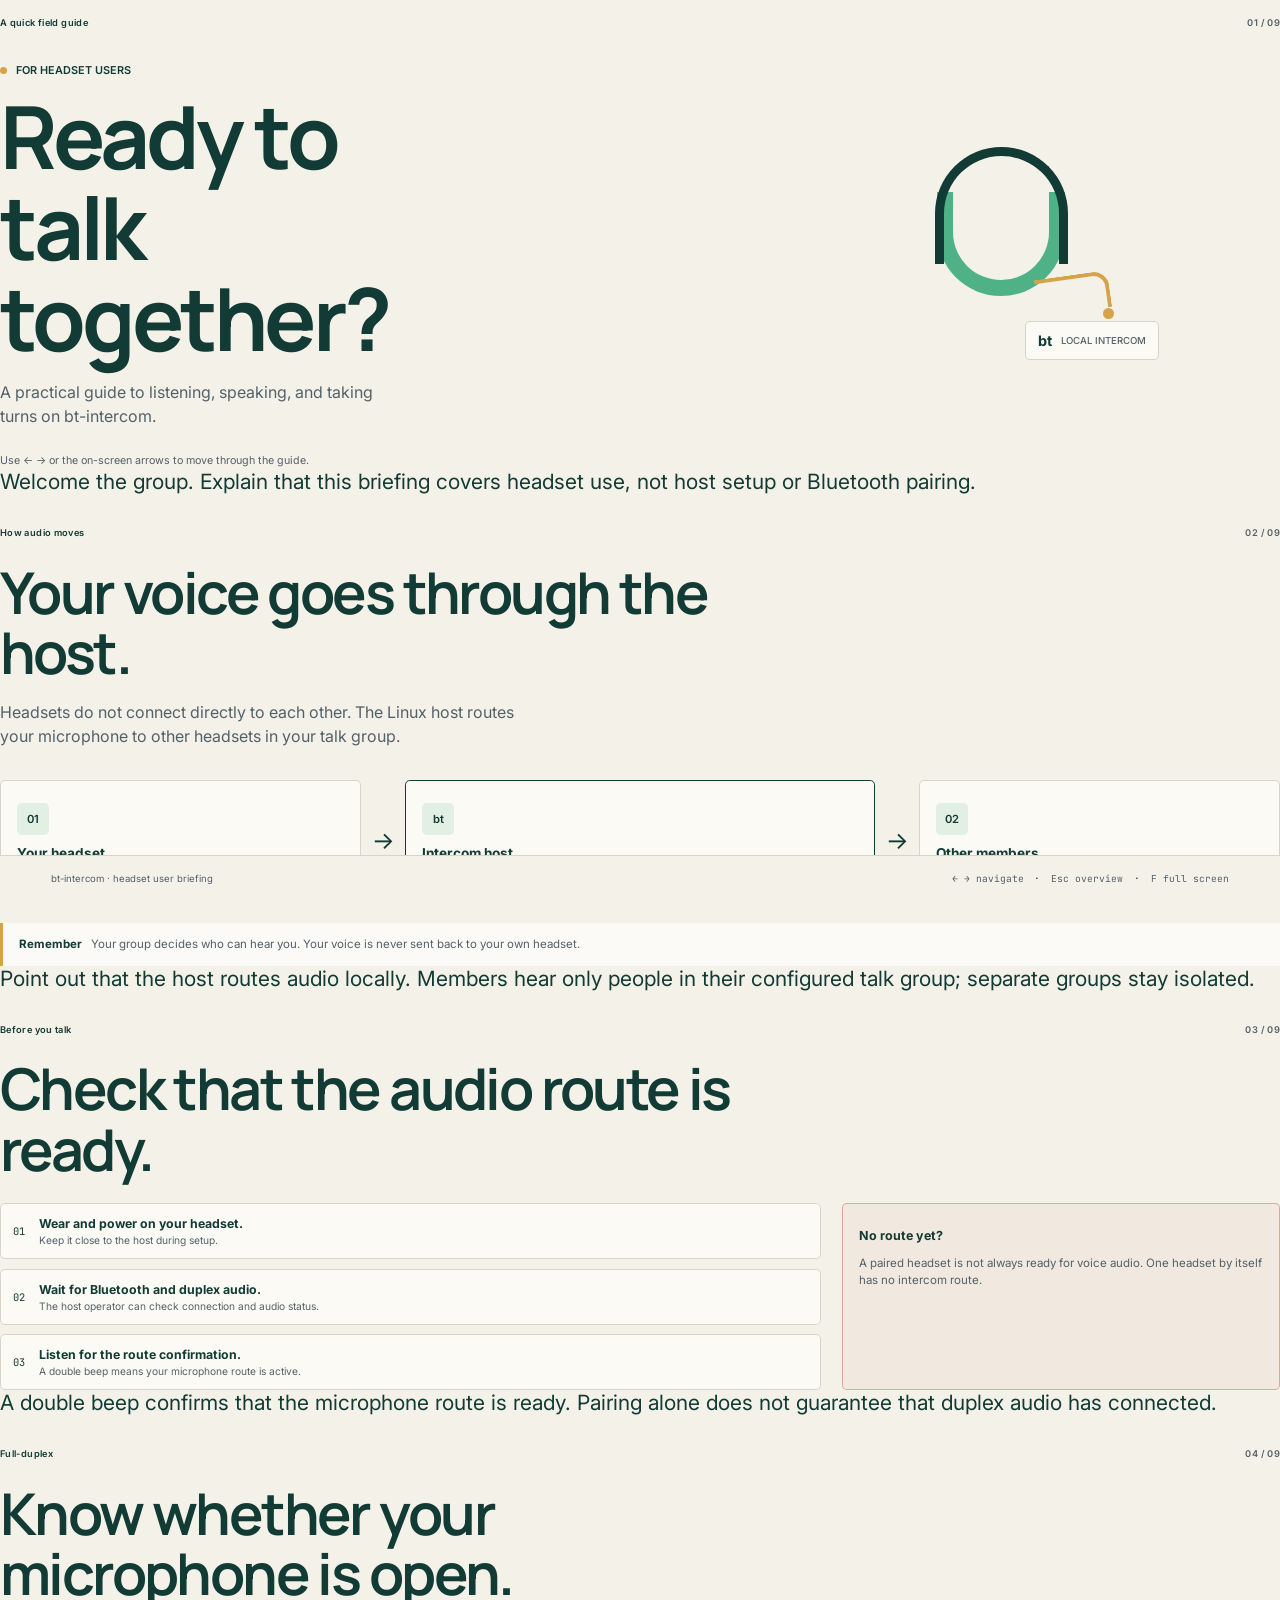
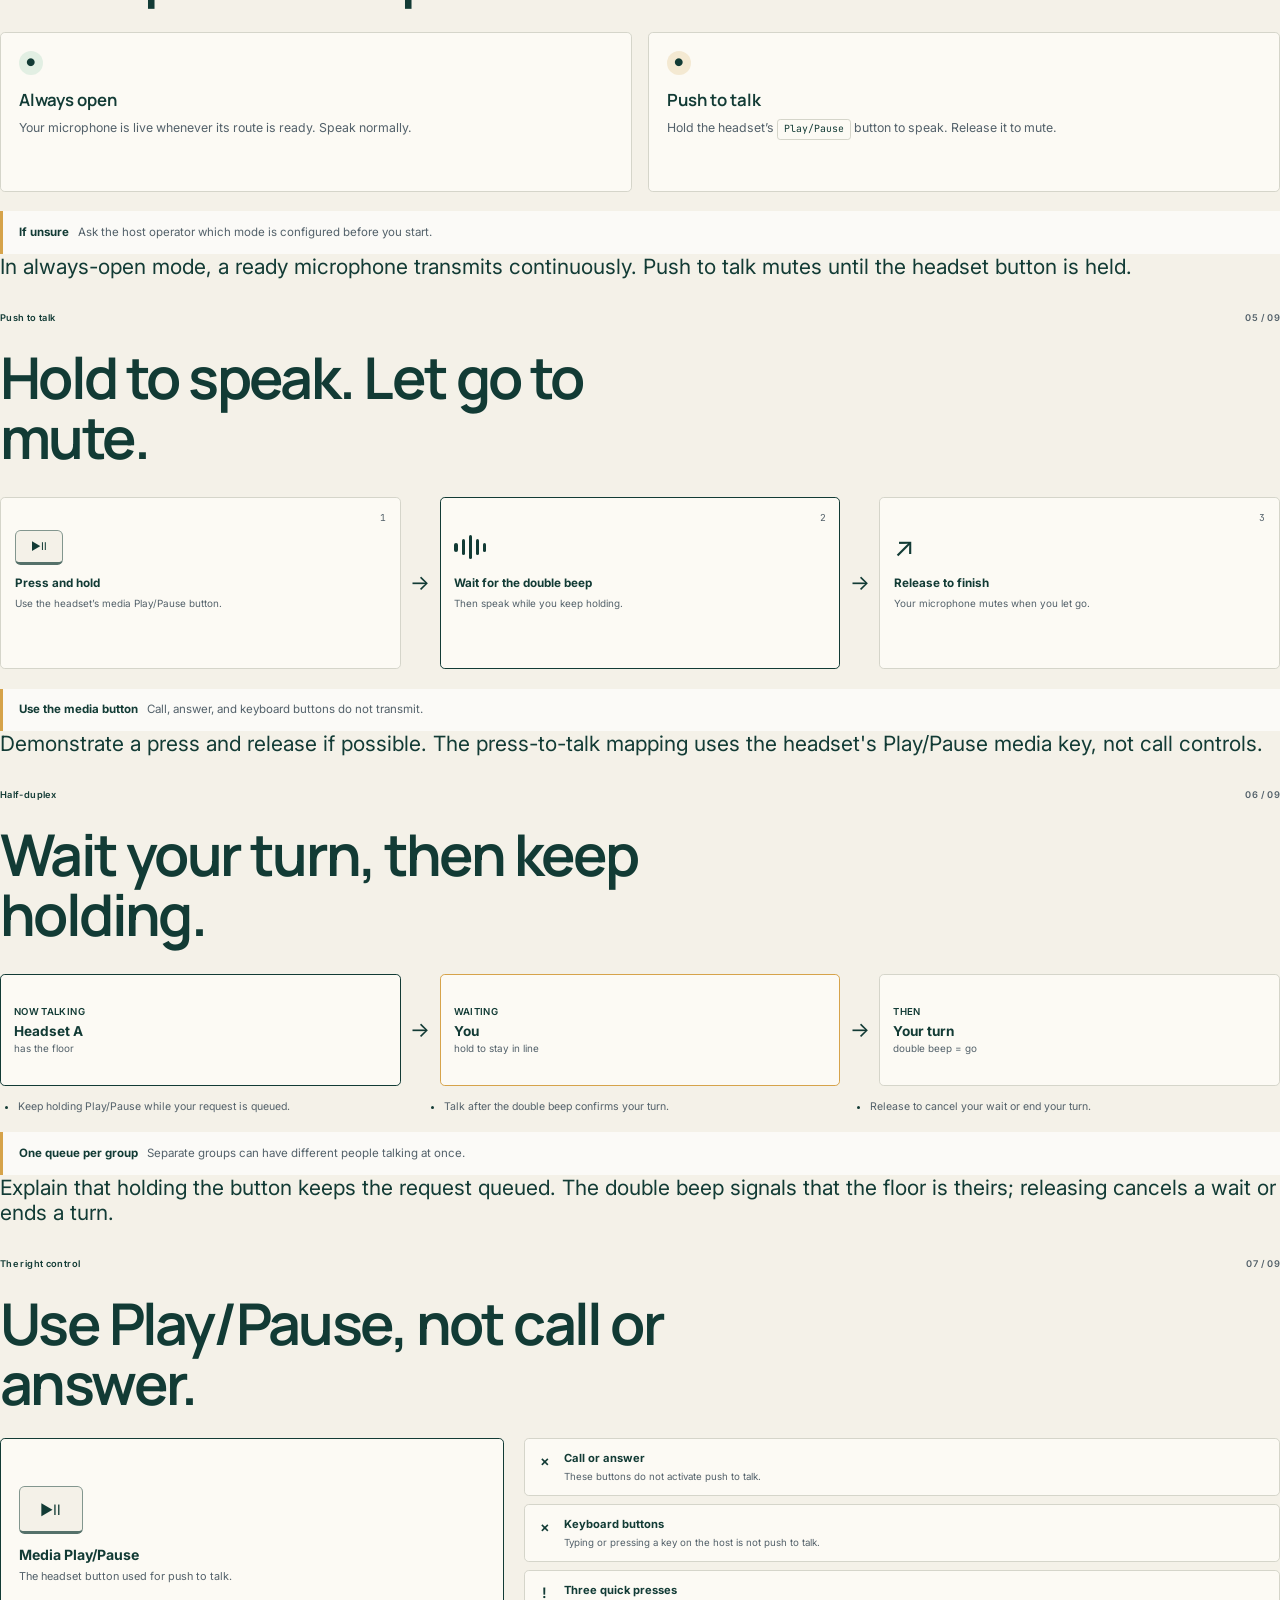
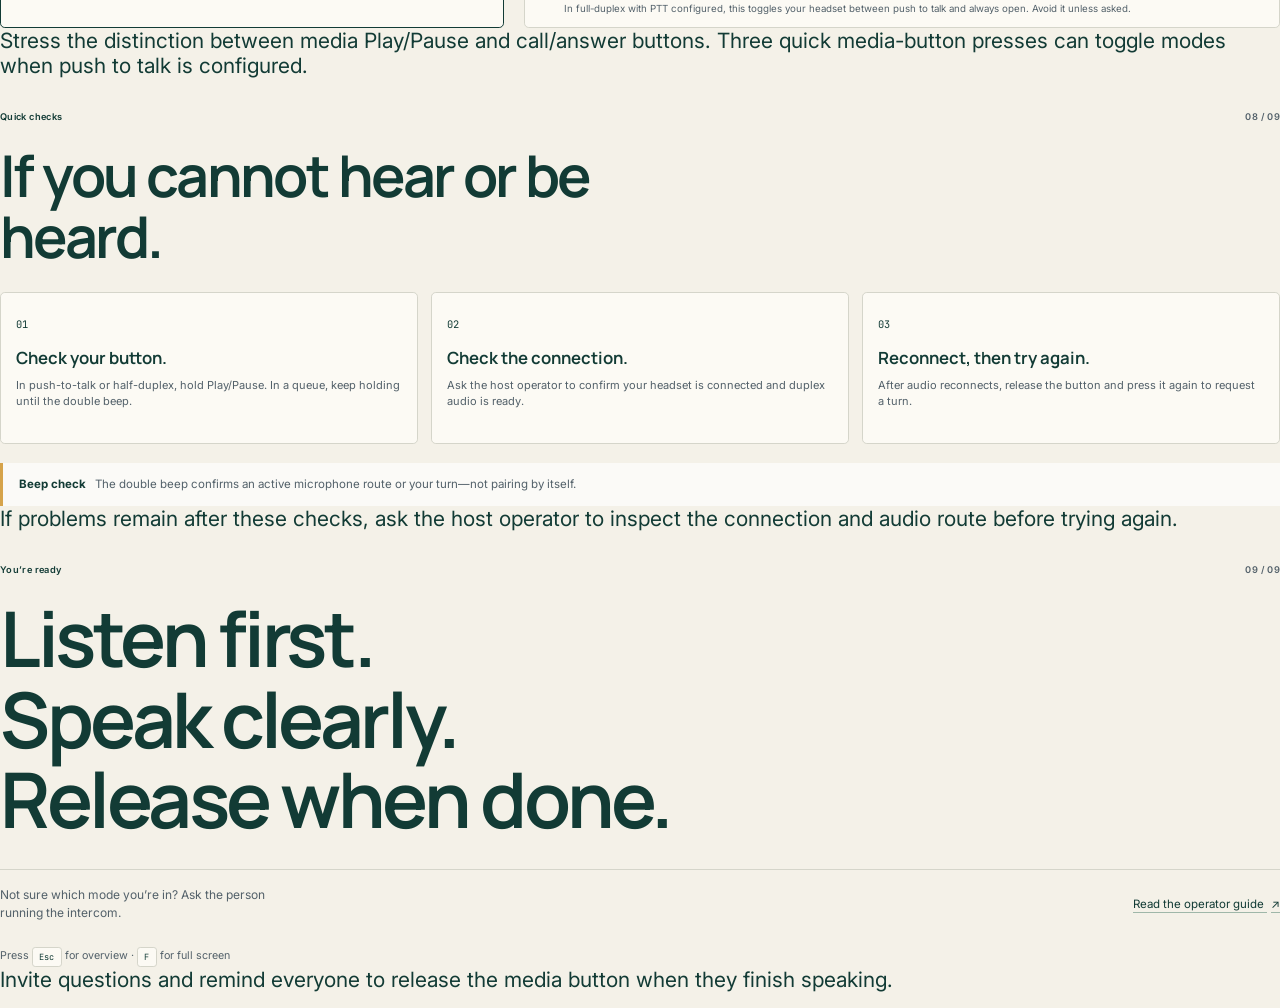
==== commit 9f3ce151: "Refresh website palette and typography Co-authored-by: phieri <12006381+phieri@users.noreply.github." ====
--- a/docs/slides.html
+++ b/docs/slides.html
@@ -4,9 +4,12 @@
     <meta charset="utf-8">
     <meta name="viewport" content="width=device-width, initial-scale=1">
     <meta name="color-scheme" content="light">
-    <meta name="theme-color" content="#f3f0e7">
+    <meta name="theme-color" content="#F4F1E8">
     <meta name="description" content="A short guide for wearing and using a bt-intercom headset.">
     <title>Headset user briefing · bt-intercom</title>
+    <link rel="preconnect" href="https://fonts.googleapis.com">
+    <link rel="preconnect" href="https://fonts.gstatic.com" crossorigin>
+    <link href="https://fonts.googleapis.com/css2?family=Inter:wght@400;500;600&family=JetBrains+Mono:wght@400;500;600&family=Manrope:wght@600;700&display=swap" rel="stylesheet">
     <link rel="stylesheet" href="vendor/reveal/reset.css">
     <link rel="stylesheet" href="vendor/reveal/reveal.css">
     <link rel="stylesheet" href="vendor/reveal/theme/simple.css">
--- a/docs/slides.css
+++ b/docs/slides.css
@@ -1,17 +1,25 @@
 :root {
-  --deck-bg: #f3f0e7;
-  --deck-surface: #fffdf8;
-  --deck-ink: #25332e;
-  --deck-muted: #596860;
-  --deck-line: #d6d9cf;
-  --deck-green: #326b58;
-  --deck-rust: #b75e3e;
-  --deck-mono: "SFMono-Regular", Consolas, "Liberation Mono", monospace;
+  --color-forest: #123B35;
+  --color-linen: #F4F1E8;
+  --color-moss: #4FB286;
+  --color-amber: #D6A34A;
+  --color-slate: #53616A;
+  --deck-bg: var(--color-linen);
+  --deck-surface: #FCFAF4;
+  --deck-ink: var(--color-forest);
+  --deck-muted: var(--color-slate);
+  --deck-line: #D5D5CA;
+  --deck-green: var(--color-forest);
+  --deck-accent: var(--color-moss);
+  --deck-rust: var(--color-amber);
+  --deck-body: Inter, ui-sans-serif, system-ui, sans-serif;
+  --deck-display: Manrope, Inter, ui-sans-serif, system-ui, sans-serif;
+  --deck-mono: "JetBrains Mono", "SFMono-Regular", Consolas, "Liberation Mono", monospace;
   --r-background-color: var(--deck-bg);
-  --r-main-font: Inter, ui-sans-serif, system-ui, sans-serif;
+  --r-main-font: var(--deck-body);
   --r-main-font-size: 36px;
   --r-main-color: var(--deck-ink);
-  --r-heading-font: Inter, ui-sans-serif, system-ui, sans-serif;
+  --r-heading-font: var(--deck-display);
   --r-heading-color: var(--deck-ink);
   --r-heading-text-transform: none;
   --r-heading-font-weight: 650;
@@ -19,10 +27,11 @@
   --r-block-margin: 0;
   --r-link-color: var(--deck-green);
   --r-link-color-hover: #224d40;
-  --r-selection-background-color: #326b5840;
+  --r-selection-background-color: #4FB28680;
   --r-selection-color: var(--deck-ink);
   color-scheme: light;
   background: var(--deck-bg);
+  font-family: var(--deck-body);
 }
 
 * { box-sizing: border-box; }
@@ -32,6 +41,7 @@
   min-height: 100vh;
   background: var(--deck-bg);
   color: var(--deck-ink);
+  font-family: var(--deck-body);
 }
 
 .skip-link {
@@ -45,6 +55,7 @@
 }
 
 .skip-link:focus { top: 1rem; }
+a:focus-visible, button:focus-visible { outline: 3px solid var(--deck-ink); outline-offset: 3px; }
 
 .deck-footer {
   position: fixed;
@@ -61,10 +72,10 @@
   border-top: 1px solid var(--deck-line);
   background: var(--deck-bg);
   color: var(--deck-muted);
-  font-family: var(--deck-mono);
   font-size: .6rem;
 }
 
+.deck-footer span:last-child { font-family: var(--deck-mono); }
 .deck-footer i { padding-inline: .3rem; color: var(--deck-green); font-style: normal; }
 
 .reveal {
@@ -77,9 +88,10 @@
 .reveal .slides { text-align: left; }
 .reveal .slides section { padding: 1rem 0; }
 .reveal .slides section > * { margin-right: 0; margin-left: 0; }
-.reveal h1, .reveal h2, .reveal h3, .reveal p { color: var(--deck-ink); font-family: inherit; text-transform: none; text-shadow: none; }
+.reveal h1, .reveal h2, .reveal h3, .reveal p { color: var(--deck-ink); text-transform: none; text-shadow: none; }
 .reveal h1, .reveal h2 { font-weight: 650; letter-spacing: -.045em; line-height: 1.05; }
-.reveal h1 { margin: 0 0 1rem; font-size: clamp(2.8rem, 6.8vw, 6rem); }
+.reveal h1, .reveal h2, .reveal h3 { font-family: var(--deck-display); }
+.reveal h1 { margin: 0 0 1rem; font-size: clamp(2.8rem, 6.8vw, 6rem); font-weight: 700; }
 .reveal h2 { max-width: 20ch; margin: 0 0 1.1rem; font-size: clamp(2rem, 4.5vw, 4rem); }
 .reveal h3 { margin: 0 0 .5rem; font-size: 1.05rem; font-weight: 650; }
 .reveal p { line-height: 1.5; }
@@ -90,32 +102,32 @@
   max-width: 100%;
   margin: 0 0 1.35rem;
   color: var(--deck-green);
-  font-family: var(--deck-mono);
+  font-weight: 600;
   font-size: .58rem;
   letter-spacing: .04em;
 }
 
 .chapter span { color: var(--deck-muted); }
 .lead { max-width: 55ch; margin: 0; color: var(--deck-muted) !important; font-size: 1rem; }
-.signal-tag { display: flex; align-items: center; gap: .55rem; color: var(--deck-green) !important; font-family: var(--deck-mono); font-size: .62rem; }
+.signal-tag { display: flex; align-items: center; gap: .55rem; color: var(--deck-green) !important; font-size: .68rem; font-weight: 600; }
 .signal-tag span { width: .45rem; height: .45rem; border-radius: 50%; background: var(--deck-rust); }
 .title-layout { display: grid; grid-template-columns: 1.1fr .9fr; align-items: center; gap: 2rem; }
 .title-slide h1 { max-width: 9ch; }
 .title-slide .lead { max-width: 39ch; }
 .deck-hint { margin: 1.6rem 0 0; color: var(--deck-muted) !important; font-size: .67rem; }
 .headset-illustration { position: relative; width: min(100%, 20rem); height: 15rem; margin: auto; }
-.earcup { position: absolute; top: 4.5rem; left: 6.1rem; width: 8rem; height: 6.5rem; border: 1rem solid var(--deck-green); border-top: 0; border-radius: 0 0 4.2rem 4.2rem; }
+.earcup { position: absolute; top: 4.5rem; left: 6.1rem; width: 8rem; height: 6.5rem; border: 1rem solid var(--deck-accent); border-top: 0; border-radius: 0 0 4.2rem 4.2rem; }
 .headband { position: absolute; top: 1.7rem; left: 6rem; width: 8.3rem; height: 7.3rem; border: .6rem solid var(--deck-ink); border-bottom: 0; border-radius: 5rem 5rem 0 0; }
 .mic-arm { position: absolute; top: 9.7rem; left: 12.3rem; width: 4.6rem; height: 2.3rem; border-top: .25rem solid var(--deck-rust); border-right: .25rem solid var(--deck-rust); border-radius: 0 1rem 0 0; transform: rotate(-8deg); }
 .mic-dot { position: absolute; top: 11.75rem; left: 16.5rem; width: .7rem; height: .7rem; border-radius: 50%; background: var(--deck-rust); }
-.host-pill { position: absolute; right: 0; bottom: 0; display: flex; align-items: center; gap: .55rem; padding: .6rem .75rem; border: 1px solid var(--deck-line); border-radius: .3rem; background: var(--deck-surface); font-family: var(--deck-mono); font-size: .53rem; }
-.host-pill span { color: var(--deck-green); font-size: .9rem; }
+.host-pill { position: absolute; right: 0; bottom: 0; display: flex; align-items: center; gap: .55rem; padding: .6rem .75rem; border: 1px solid var(--deck-line); border-radius: .3rem; background: var(--deck-surface); font-size: .6rem; }
+.host-pill span { color: var(--deck-green); font-size: .9rem; font-weight: 700; }
 .host-pill b { color: var(--deck-muted); font-weight: 500; }
 
 .route-map { display: grid; grid-template-columns: 1fr auto 1.3fr auto 1fr; align-items: center; gap: .7rem; margin: 2rem 0 1.4rem; }
 .route-node { min-height: 7.5rem; display: flex; flex-direction: column; justify-content: center; gap: .25rem; padding: 1rem; border: 1px solid var(--deck-line); border-radius: .3rem; background: var(--deck-surface); }
 .route-host { border-color: var(--deck-green); }
-.node-icon { display: grid; width: 2rem; height: 2rem; margin-bottom: .35rem; place-items: center; border-radius: .3rem; background: #326b5818; color: var(--deck-green); font-family: var(--deck-mono); font-size: .7rem; }
+.node-icon { display: grid; width: 2rem; height: 2rem; margin-bottom: .35rem; place-items: center; border-radius: .3rem; background: color-mix(in srgb, var(--deck-accent) 15%, transparent); color: var(--deck-green); font-size: .7rem; font-weight: 600; }
 .route-node strong { font-size: .85rem; }
 .route-node small { color: var(--deck-muted); font-size: .65rem; }
 .route-link { color: var(--deck-green); font-size: 1.5rem; }
@@ -130,7 +142,7 @@
 .check-list strong { font-size: .77rem; }
 .check-list small { margin-top: .18rem; color: var(--deck-muted); font-size: .64rem; }
 .callout { align-self: stretch; padding: 1rem; border: 1px solid #b75e3e70; border-radius: .3rem; background: #b75e3e0d; }
-.callout strong { color: var(--deck-rust); font-size: .78rem; }
+.callout strong { color: var(--deck-ink); font-size: .78rem; }
 .callout p { margin: .6rem 0 0; color: var(--deck-muted); font-size: .72rem; }
 
 .mode-cards { display: grid; grid-template-columns: 1fr 1fr; gap: 1rem; margin: 1.8rem 0 1rem; }
@@ -138,14 +150,14 @@
 .mode-card p { margin: 0; color: var(--deck-muted); font-size: .77rem; }
 .mode-card h3 { margin-top: .8rem; }
 .mode-symbol { display: grid; width: 1.5rem; height: 1.5rem; place-items: center; border-radius: 50%; font-size: .65rem; }
-.mode-symbol.open { background: #326b5818; color: var(--deck-green); }
-.mode-symbol.held { background: #b75e3e18; color: var(--deck-rust); }
+.mode-symbol.open { background: color-mix(in srgb, var(--deck-accent) 15%, transparent); color: var(--deck-green); }
+.mode-symbol.held { background: color-mix(in srgb, var(--deck-rust) 20%, transparent); color: var(--deck-ink); }
 .reveal kbd { display: inline-block; padding: .15rem .4rem; border: 1px solid var(--deck-line); border-radius: .2rem; color: var(--deck-ink); background: var(--deck-surface); font-family: var(--deck-mono); font-size: .8em; }
 
 .press-sequence { display: grid; grid-template-columns: 1fr auto 1fr auto 1fr; align-items: center; gap: .6rem; margin: 1.8rem 0 1rem; }
 .press-step { min-height: 10.8rem; display: flex; flex-direction: column; align-items: flex-start; padding: .85rem; border: 1px solid var(--deck-line); border-radius: .3rem; background: var(--deck-surface); }
 .step-number { align-self: flex-end; color: var(--deck-muted); font-family: var(--deck-mono); font-size: .6rem; }
-.button-drawing { display: grid; width: 3rem; height: 2.2rem; margin: .35rem 0 .7rem; place-items: center; border: 1px solid #25332e50; border-bottom: 3px solid #25332e70; border-radius: .35rem; background: var(--deck-bg); color: var(--deck-ink); font-family: var(--deck-mono); font-size: .67rem; }
+.button-drawing { display: grid; width: 3rem; height: 2.2rem; margin: .35rem 0 .7rem; place-items: center; border: 1px solid color-mix(in srgb, var(--deck-ink) 50%, transparent); border-bottom: 3px solid color-mix(in srgb, var(--deck-ink) 70%, transparent); border-radius: .35rem; background: var(--deck-bg); color: var(--deck-ink); font-size: .67rem; }
 .active-step { border-color: var(--deck-green); }
 .active-step .button-drawing { border-color: var(--deck-green); color: var(--deck-green); }
 .press-step strong { font-size: .73rem; }
@@ -155,17 +167,17 @@
 .sound-waves i { width: .2rem; height: .6rem; border-radius: 1rem; background: var(--deck-green); }
 .sound-waves i:nth-child(2), .sound-waves i:nth-child(4) { height: 1rem; }
 .sound-waves i:nth-child(3) { height: 1.5rem; }
-.release-mark { height: 2.2rem; margin: .35rem 0 .7rem; color: var(--deck-rust); font-size: 1.7rem; }
+.release-mark { height: 2.2rem; margin: .35rem 0 .7rem; color: var(--deck-ink); font-size: 1.7rem; }
 
 .queue-board { display: grid; grid-template-columns: 1fr auto 1fr auto 1fr; align-items: center; gap: .6rem; margin: 1.8rem 0 .9rem; }
 .queue-state { min-height: 7rem; display: flex; flex-direction: column; justify-content: center; padding: .8rem; border: 1px solid var(--deck-line); border-radius: .3rem; background: var(--deck-surface); }
-.queue-state span { color: var(--deck-muted); font-family: var(--deck-mono); font-size: .52rem; letter-spacing: .04em; }
+.queue-state span { color: var(--deck-muted); font-size: .6rem; font-weight: 600; letter-spacing: .04em; }
 .queue-state strong { margin: .4rem 0 .15rem; font-size: .85rem; }
 .queue-state small { color: var(--deck-muted); font-size: .62rem; }
 .queue-state.speaking { border-color: var(--deck-green); }
 .queue-state.speaking span, .queue-state.next span { color: var(--deck-green); }
 .queue-state.waiting { border-color: var(--deck-rust); }
-.queue-state.waiting span { color: var(--deck-rust); }
+.queue-state.waiting span { color: var(--deck-ink); }
 .queue-arrow { color: var(--deck-green); }
 .plain-list { display: grid; grid-template-columns: repeat(3, 1fr); gap: 1rem; margin: .9rem 0; padding-left: 1.1rem; color: var(--deck-muted); font-size: .66rem; }
 .plain-list li::marker { color: var(--deck-green); }
@@ -180,7 +192,7 @@
 .control-notes strong, .control-notes small { display: block; }
 .control-notes strong { font-size: .7rem; }
 .control-notes small { margin-top: .2rem; color: var(--deck-muted); font-size: .61rem; line-height: 1.4; }
-.no-mark, .caution-mark { width: 1rem; flex: 0 0 1rem; color: var(--deck-rust); font-family: var(--deck-mono); font-size: .8rem; text-align: center; }
+.no-mark, .caution-mark { width: 1rem; flex: 0 0 1rem; color: var(--deck-ink); font-size: .9rem; font-weight: 600; text-align: center; }
 .caution-mark { color: var(--deck-green); }
 
 .trouble-grid { display: grid; grid-template-columns: repeat(3, 1fr); gap: .8rem; margin-top: 1.6rem; }
@@ -195,7 +207,7 @@
 
 .reveal .controls { color: var(--deck-green); }
 .reveal .progress { height: 3px; color: var(--deck-green); }
-.reveal .slide-number { right: clamp(1rem, 4vw, 3.5rem); bottom: 3.5rem; color: var(--deck-muted); background: transparent; font-family: var(--deck-mono); font-size: .6rem; }
+.reveal .slide-number { right: clamp(1rem, 4vw, 3.5rem); bottom: 3.5rem; color: var(--deck-muted); background: transparent; font-family: var(--deck-body); font-size: .6rem; }
 
 @media (max-width: 700px) {
   .reveal { font-size: 16px; }
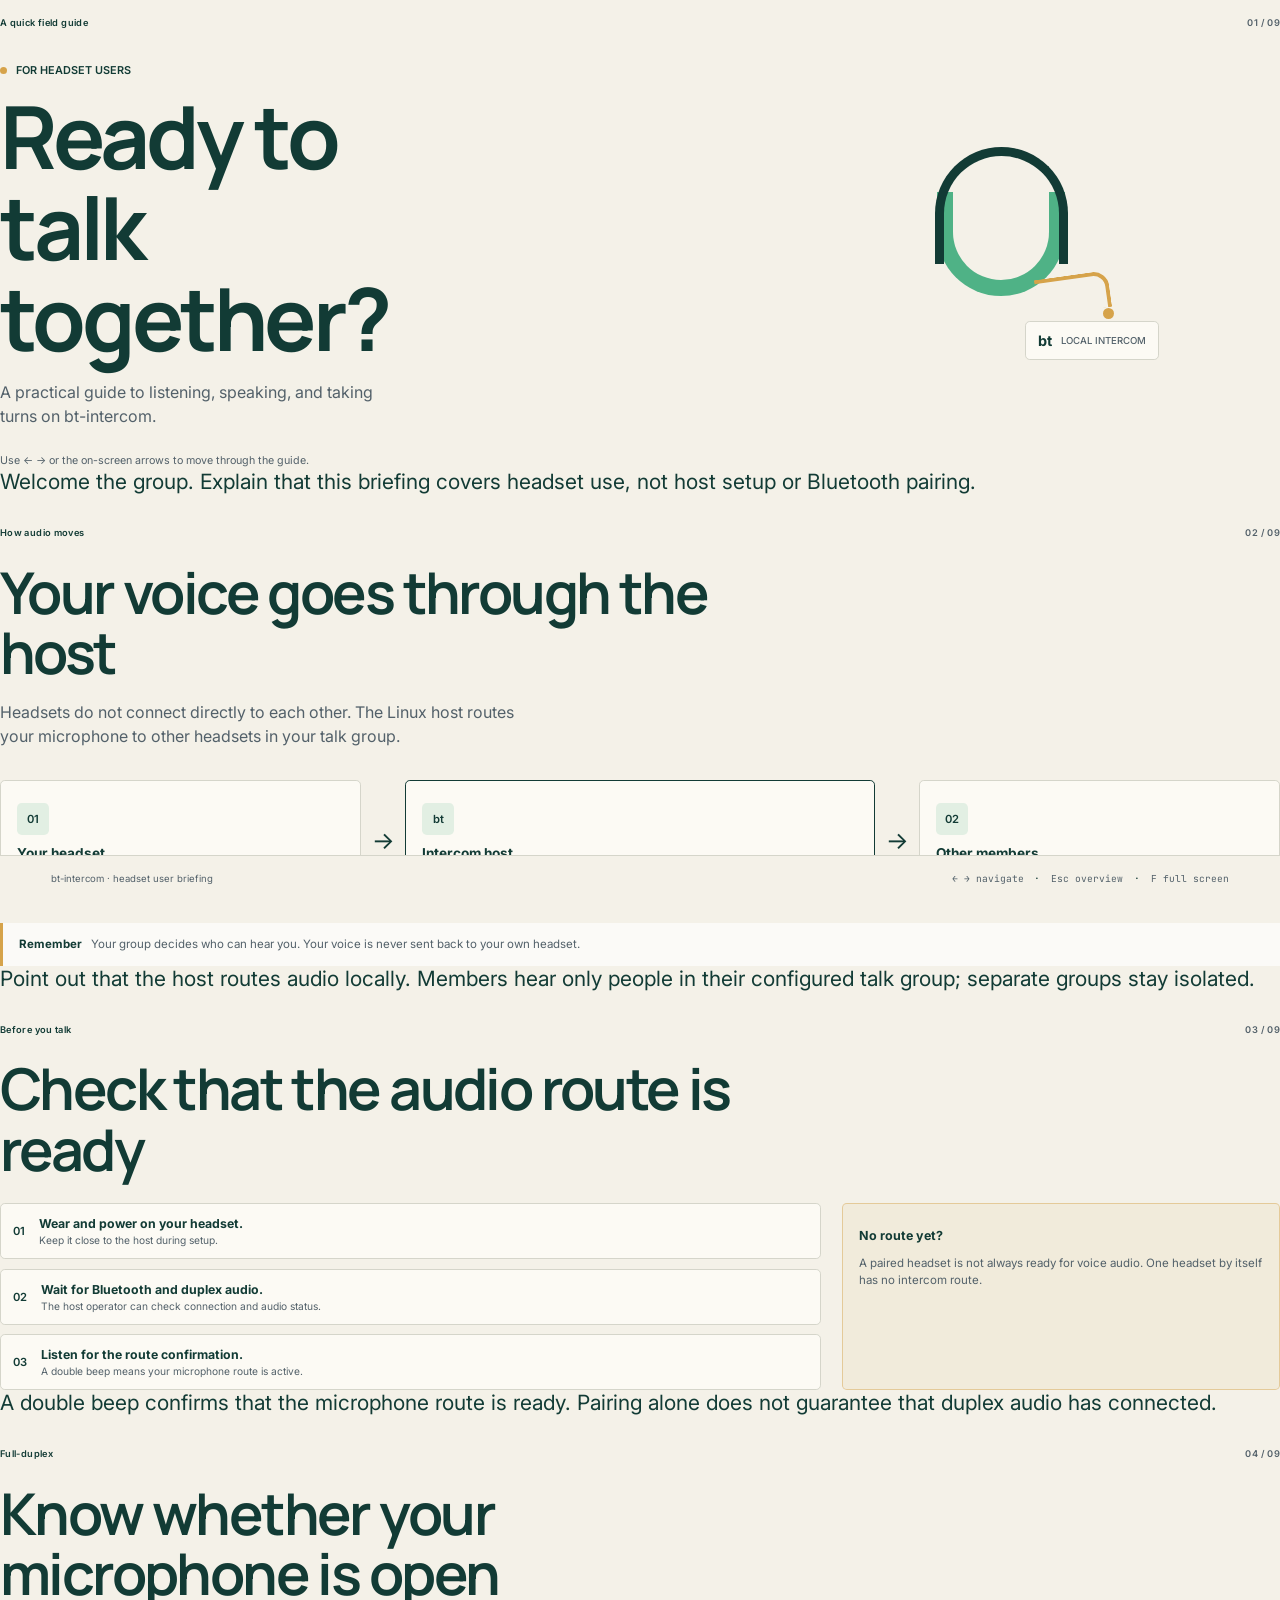
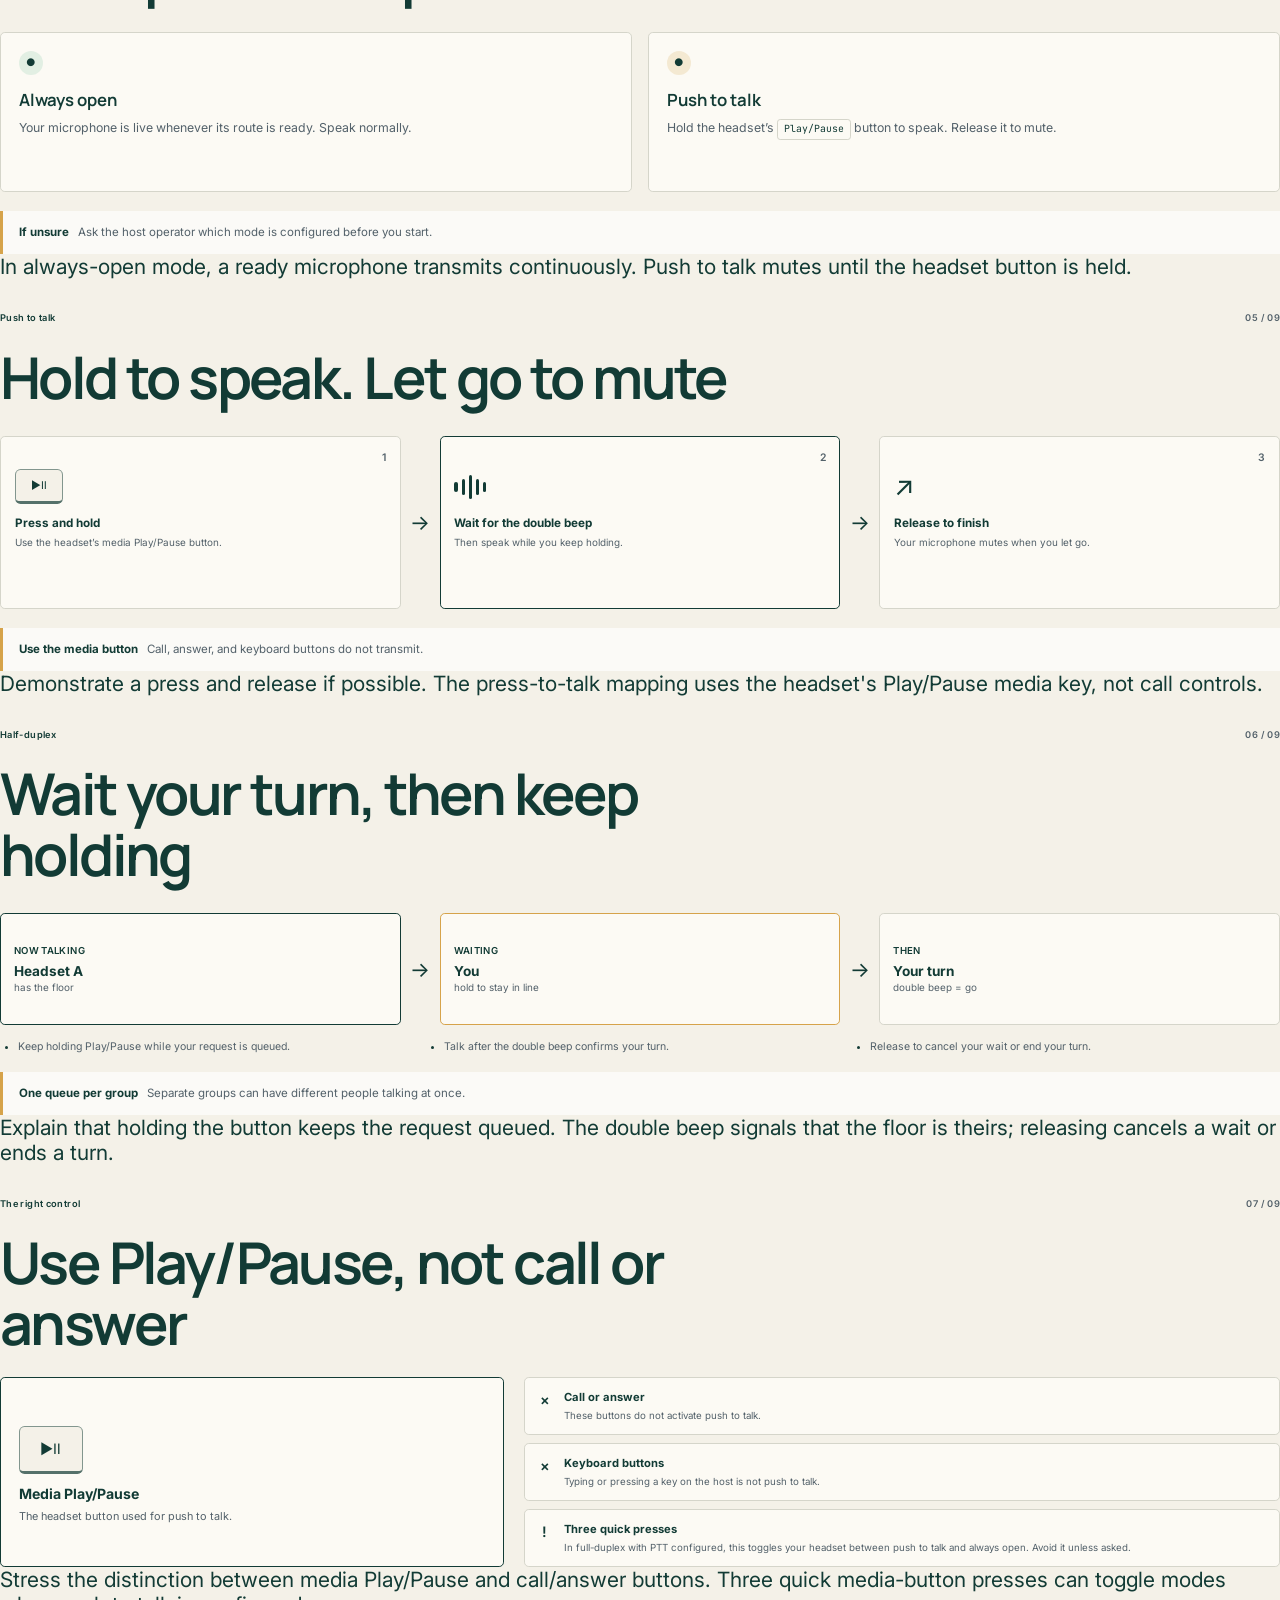
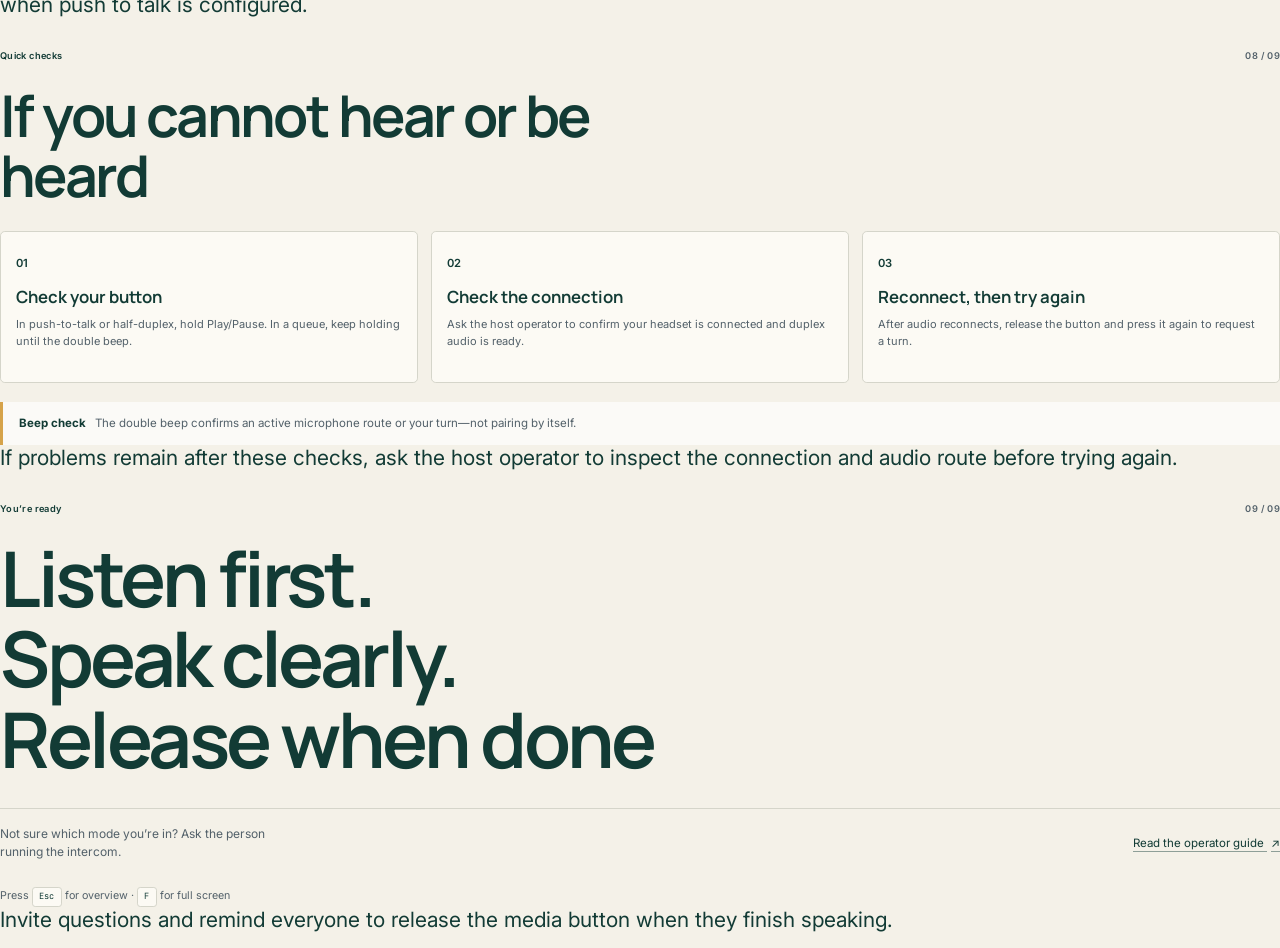
==== commit ede810fd: "Refresh website: headings, demo, diagram, control panel Co-authored-by: Copilot <223556219+Copilot@u" ====
--- a/docs/slides.html
+++ b/docs/slides.html
@@ -44,7 +44,7 @@
 
         <section aria-labelledby="route-title">
           <p class="chapter">How audio moves <span>02 / 09</span></p>
-          <h2 id="route-title">Your voice goes through the host.</h2>
+          <h2 id="route-title">Your voice goes through the host</h2>
           <p class="lead">Headsets do not connect directly to each other. The Linux host routes your microphone to other headsets in your talk group.</p>
           <div class="route-map" role="img" aria-label="Your headset sends audio to the host, which routes it to other members of your talk group">
             <div class="route-node"><span class="node-icon">01</span><strong>Your headset</strong><small>microphone</small></div>
@@ -59,7 +59,7 @@
 
         <section aria-labelledby="ready-title">
           <p class="chapter">Before you talk <span>03 / 09</span></p>
-          <h2 id="ready-title">Check that the audio route is ready.</h2>
+          <h2 id="ready-title">Check that the audio route is ready</h2>
           <div class="check-layout">
             <ol class="check-list">
               <li><span>01</span><div><strong>Wear and power on your headset.</strong><small>Keep it close to the host during setup.</small></div></li>
@@ -73,7 +73,7 @@
 
         <section aria-labelledby="full-title">
           <p class="chapter">Full-duplex <span>04 / 09</span></p>
-          <h2 id="full-title">Know whether your microphone is open.</h2>
+          <h2 id="full-title">Know whether your microphone is open</h2>
           <div class="mode-cards">
             <article class="mode-card">
               <span class="mode-symbol open" aria-hidden="true">●</span>
@@ -92,7 +92,7 @@
 
         <section aria-labelledby="ptt-title">
           <p class="chapter">Push to talk <span>05 / 09</span></p>
-          <h2 id="ptt-title">Hold to speak. Let go to mute.</h2>
+          <h2 id="ptt-title">Hold to speak. Let go to mute</h2>
           <div class="press-sequence">
             <div class="press-step"><span class="step-number">1</span><div class="button-drawing" aria-hidden="true"><span>▶Ⅱ</span></div><strong>Press and hold</strong><small>Use the headset’s media Play/Pause button.</small></div>
             <span class="sequence-arrow" aria-hidden="true">→</span>
@@ -106,7 +106,7 @@
 
         <section aria-labelledby="half-title">
           <p class="chapter">Half-duplex <span>06 / 09</span></p>
-          <h2 id="half-title">Wait your turn, then keep holding.</h2>
+          <h2 id="half-title">Wait your turn, then keep holding</h2>
           <div class="queue-board">
             <div class="queue-state speaking"><span>NOW TALKING</span><strong>Headset A</strong><small>has the floor</small></div>
             <span class="queue-arrow" aria-hidden="true">→</span>
@@ -125,7 +125,7 @@
 
         <section aria-labelledby="button-title">
           <p class="chapter">The right control <span>07 / 09</span></p>
-          <h2 id="button-title">Use Play/Pause, not call or answer.</h2>
+          <h2 id="button-title">Use Play/Pause, not call or answer</h2>
           <div class="control-layout">
             <div class="control-callout">
               <span class="button-drawing large-button" aria-hidden="true"><span>▶Ⅱ</span></span>
@@ -143,11 +143,11 @@
 
         <section aria-labelledby="trouble-title">
           <p class="chapter">Quick checks <span>08 / 09</span></p>
-          <h2 id="trouble-title">If you cannot hear or be heard.</h2>
+          <h2 id="trouble-title">If you cannot hear or be heard</h2>
           <div class="trouble-grid">
-            <article><span>01</span><h3>Check your button.</h3><p>In push-to-talk or half-duplex, hold Play/Pause. In a queue, keep holding until the double beep.</p></article>
-            <article><span>02</span><h3>Check the connection.</h3><p>Ask the host operator to confirm your headset is connected and duplex audio is ready.</p></article>
-            <article><span>03</span><h3>Reconnect, then try again.</h3><p>After audio reconnects, release the button and press it again to request a turn.</p></article>
+            <article><span>01</span><h3>Check your button</h3><p>In push-to-talk or half-duplex, hold Play/Pause. In a queue, keep holding until the double beep.</p></article>
+            <article><span>02</span><h3>Check the connection</h3><p>Ask the host operator to confirm your headset is connected and duplex audio is ready.</p></article>
+            <article><span>03</span><h3>Reconnect, then try again</h3><p>After audio reconnects, release the button and press it again to request a turn.</p></article>
           </div>
           <p class="takeaway"><b>Beep check</b> The double beep confirms an active microphone route or your turn—not pairing by itself.</p>
           <aside class="notes">If problems remain after these checks, ask the host operator to inspect the connection and audio route before trying again.</aside>
@@ -155,7 +155,7 @@
 
         <section class="closing-slide" aria-labelledby="close-title">
           <p class="chapter">You’re ready <span>09 / 09</span></p>
-          <h2 id="close-title">Listen first.<br>Speak clearly.<br>Release when done.</h2>
+          <h2 id="close-title">Listen first.<br>Speak clearly.<br>Release when done</h2>
           <div class="closing-bottom">
             <p>Not sure which mode you’re in? Ask the person running the intercom.</p>
             <a href="https://github.com/phieri/bt-intercom#duplex-modes-and-push-to-talk">Read the operator guide <span aria-hidden="true">↗</span></a>
--- a/docs/slides.css
+++ b/docs/slides.css
@@ -9,7 +9,7 @@
   --deck-ink: var(--color-forest);
   --deck-muted: var(--color-slate);
   --deck-line: #D5D5CA;
-  --deck-green: var(--color-forest);
+  --deck-primary-text: var(--color-forest);
   --deck-accent: var(--color-moss);
   --deck-rust: var(--color-amber);
   --deck-body: Inter, ui-sans-serif, system-ui, sans-serif;
@@ -25,8 +25,8 @@
   --r-heading-font-weight: 650;
   --r-heading-margin: 0;
   --r-block-margin: 0;
-  --r-link-color: var(--deck-green);
-  --r-link-color-hover: #224d40;
+  --r-link-color: var(--deck-primary-text);
+  --r-link-color-hover: var(--deck-primary-text);
   --r-selection-background-color: #4FB28680;
   --r-selection-color: var(--deck-ink);
   color-scheme: light;
@@ -76,7 +76,7 @@
 }
 
 .deck-footer span:last-child { font-family: var(--deck-mono); }
-.deck-footer i { padding-inline: .3rem; color: var(--deck-green); font-style: normal; }
+.deck-footer i { padding-inline: .3rem; color: var(--deck-primary-text); font-style: normal; }
 
 .reveal {
   width: 100%;
@@ -101,7 +101,7 @@
   justify-content: space-between;
   max-width: 100%;
   margin: 0 0 1.35rem;
-  color: var(--deck-green);
+  color: var(--deck-primary-text);
   font-weight: 600;
   font-size: .58rem;
   letter-spacing: .04em;
@@ -109,7 +109,7 @@
 
 .chapter span { color: var(--deck-muted); }
 .lead { max-width: 55ch; margin: 0; color: var(--deck-muted) !important; font-size: 1rem; }
-.signal-tag { display: flex; align-items: center; gap: .55rem; color: var(--deck-green) !important; font-size: .68rem; font-weight: 600; }
+.signal-tag { display: flex; align-items: center; gap: .55rem; color: var(--deck-primary-text) !important; font-size: .68rem; font-weight: 600; }
 .signal-tag span { width: .45rem; height: .45rem; border-radius: 50%; background: var(--deck-rust); }
 .title-layout { display: grid; grid-template-columns: 1.1fr .9fr; align-items: center; gap: 2rem; }
 .title-slide h1 { max-width: 9ch; }
@@ -121,27 +121,27 @@
 .mic-arm { position: absolute; top: 9.7rem; left: 12.3rem; width: 4.6rem; height: 2.3rem; border-top: .25rem solid var(--deck-rust); border-right: .25rem solid var(--deck-rust); border-radius: 0 1rem 0 0; transform: rotate(-8deg); }
 .mic-dot { position: absolute; top: 11.75rem; left: 16.5rem; width: .7rem; height: .7rem; border-radius: 50%; background: var(--deck-rust); }
 .host-pill { position: absolute; right: 0; bottom: 0; display: flex; align-items: center; gap: .55rem; padding: .6rem .75rem; border: 1px solid var(--deck-line); border-radius: .3rem; background: var(--deck-surface); font-size: .6rem; }
-.host-pill span { color: var(--deck-green); font-size: .9rem; font-weight: 700; }
+.host-pill span { color: var(--deck-primary-text); font-size: .9rem; font-weight: 700; }
 .host-pill b { color: var(--deck-muted); font-weight: 500; }
 
 .route-map { display: grid; grid-template-columns: 1fr auto 1.3fr auto 1fr; align-items: center; gap: .7rem; margin: 2rem 0 1.4rem; }
 .route-node { min-height: 7.5rem; display: flex; flex-direction: column; justify-content: center; gap: .25rem; padding: 1rem; border: 1px solid var(--deck-line); border-radius: .3rem; background: var(--deck-surface); }
-.route-host { border-color: var(--deck-green); }
-.node-icon { display: grid; width: 2rem; height: 2rem; margin-bottom: .35rem; place-items: center; border-radius: .3rem; background: color-mix(in srgb, var(--deck-accent) 15%, transparent); color: var(--deck-green); font-size: .7rem; font-weight: 600; }
+.route-host { border-color: var(--deck-primary-text); }
+.node-icon { display: grid; width: 2rem; height: 2rem; margin-bottom: .35rem; place-items: center; border-radius: .3rem; background: color-mix(in srgb, var(--deck-accent) 15%, transparent); color: var(--deck-primary-text); font-size: .7rem; font-weight: 600; }
 .route-node strong { font-size: .85rem; }
 .route-node small { color: var(--deck-muted); font-size: .65rem; }
-.route-link { color: var(--deck-green); font-size: 1.5rem; }
+.route-link { color: var(--deck-primary-text); font-size: 1.5rem; }
 .takeaway { margin: 1.2rem 0 0; padding: .8rem 1rem; border-left: 3px solid var(--deck-rust); background: #ffffffa6; color: var(--deck-muted) !important; font-size: .72rem; }
 .takeaway b { margin-right: .4rem; color: var(--deck-ink); }
 
 .check-layout { display: grid; grid-template-columns: 1.5fr .8fr; gap: 1.3rem; align-items: stretch; margin-top: 1.5rem; }
 .check-list { display: grid; gap: .6rem; margin: 0; padding: 0; list-style: none; }
 .check-list li { display: flex; align-items: center; gap: .85rem; padding: .75rem; border: 1px solid var(--deck-line); border-radius: .3rem; background: var(--deck-surface); }
-.check-list li > span, .trouble-grid article > span { color: var(--deck-green); font-family: var(--deck-mono); font-size: .65rem; }
+.check-list li > span, .trouble-grid article > span { color: var(--deck-primary-text); font-size: .7rem; font-weight: 600; }
 .check-list strong, .check-list small { display: block; }
 .check-list strong { font-size: .77rem; }
 .check-list small { margin-top: .18rem; color: var(--deck-muted); font-size: .64rem; }
-.callout { align-self: stretch; padding: 1rem; border: 1px solid #b75e3e70; border-radius: .3rem; background: #b75e3e0d; }
+.callout { align-self: stretch; padding: 1rem; border: 1px solid color-mix(in srgb, var(--deck-rust) 45%, transparent); border-radius: .3rem; background: color-mix(in srgb, var(--deck-rust) 8%, transparent); }
 .callout strong { color: var(--deck-ink); font-size: .78rem; }
 .callout p { margin: .6rem 0 0; color: var(--deck-muted); font-size: .72rem; }
 
@@ -150,21 +150,21 @@
 .mode-card p { margin: 0; color: var(--deck-muted); font-size: .77rem; }
 .mode-card h3 { margin-top: .8rem; }
 .mode-symbol { display: grid; width: 1.5rem; height: 1.5rem; place-items: center; border-radius: 50%; font-size: .65rem; }
-.mode-symbol.open { background: color-mix(in srgb, var(--deck-accent) 15%, transparent); color: var(--deck-green); }
+.mode-symbol.open { background: color-mix(in srgb, var(--deck-accent) 15%, transparent); color: var(--deck-primary-text); }
 .mode-symbol.held { background: color-mix(in srgb, var(--deck-rust) 20%, transparent); color: var(--deck-ink); }
 .reveal kbd { display: inline-block; padding: .15rem .4rem; border: 1px solid var(--deck-line); border-radius: .2rem; color: var(--deck-ink); background: var(--deck-surface); font-family: var(--deck-mono); font-size: .8em; }
 
 .press-sequence { display: grid; grid-template-columns: 1fr auto 1fr auto 1fr; align-items: center; gap: .6rem; margin: 1.8rem 0 1rem; }
 .press-step { min-height: 10.8rem; display: flex; flex-direction: column; align-items: flex-start; padding: .85rem; border: 1px solid var(--deck-line); border-radius: .3rem; background: var(--deck-surface); }
-.step-number { align-self: flex-end; color: var(--deck-muted); font-family: var(--deck-mono); font-size: .6rem; }
+.step-number { align-self: flex-end; color: var(--deck-muted); font-size: .65rem; font-weight: 600; }
 .button-drawing { display: grid; width: 3rem; height: 2.2rem; margin: .35rem 0 .7rem; place-items: center; border: 1px solid color-mix(in srgb, var(--deck-ink) 50%, transparent); border-bottom: 3px solid color-mix(in srgb, var(--deck-ink) 70%, transparent); border-radius: .35rem; background: var(--deck-bg); color: var(--deck-ink); font-size: .67rem; }
-.active-step { border-color: var(--deck-green); }
-.active-step .button-drawing { border-color: var(--deck-green); color: var(--deck-green); }
+.active-step { border-color: var(--deck-primary-text); }
+.active-step .button-drawing { border-color: var(--deck-primary-text); color: var(--deck-primary-text); }
 .press-step strong { font-size: .73rem; }
 .press-step small { margin-top: .35rem; color: var(--deck-muted); font-size: .62rem; line-height: 1.45; }
-.sequence-arrow { color: var(--deck-green); }
+.sequence-arrow { color: var(--deck-primary-text); }
 .sound-waves { display: flex; height: 2.2rem; align-items: center; gap: .25rem; margin: .35rem 0 .7rem; }
-.sound-waves i { width: .2rem; height: .6rem; border-radius: 1rem; background: var(--deck-green); }
+.sound-waves i { width: .2rem; height: .6rem; border-radius: 1rem; background: var(--deck-primary-text); }
 .sound-waves i:nth-child(2), .sound-waves i:nth-child(4) { height: 1rem; }
 .sound-waves i:nth-child(3) { height: 1.5rem; }
 .release-mark { height: 2.2rem; margin: .35rem 0 .7rem; color: var(--deck-ink); font-size: 1.7rem; }
@@ -174,16 +174,16 @@
 .queue-state span { color: var(--deck-muted); font-size: .6rem; font-weight: 600; letter-spacing: .04em; }
 .queue-state strong { margin: .4rem 0 .15rem; font-size: .85rem; }
 .queue-state small { color: var(--deck-muted); font-size: .62rem; }
-.queue-state.speaking { border-color: var(--deck-green); }
-.queue-state.speaking span, .queue-state.next span { color: var(--deck-green); }
+.queue-state.speaking { border-color: var(--deck-primary-text); }
+.queue-state.speaking span, .queue-state.next span { color: var(--deck-primary-text); }
 .queue-state.waiting { border-color: var(--deck-rust); }
 .queue-state.waiting span { color: var(--deck-ink); }
-.queue-arrow { color: var(--deck-green); }
+.queue-arrow { color: var(--deck-primary-text); }
 .plain-list { display: grid; grid-template-columns: repeat(3, 1fr); gap: 1rem; margin: .9rem 0; padding-left: 1.1rem; color: var(--deck-muted); font-size: .66rem; }
-.plain-list li::marker { color: var(--deck-green); }
+.plain-list li::marker { color: var(--deck-primary-text); }
 
 .control-layout { display: grid; grid-template-columns: .8fr 1.2fr; gap: 1.3rem; align-items: stretch; margin-top: 1.5rem; }
-.control-callout { display: flex; flex-direction: column; justify-content: center; padding: 1.1rem; border: 1px solid var(--deck-green); border-radius: .3rem; background: var(--deck-surface); }
+.control-callout { display: flex; flex-direction: column; justify-content: center; padding: 1.1rem; border: 1px solid var(--deck-primary-text); border-radius: .3rem; background: var(--deck-surface); }
 .large-button { width: 4rem; height: 3rem; font-size: .9rem; }
 .control-callout strong { font-size: .88rem; }
 .control-callout p { margin: .35rem 0 0; color: var(--deck-muted); font-size: .68rem; }
@@ -193,7 +193,7 @@
 .control-notes strong { font-size: .7rem; }
 .control-notes small { margin-top: .2rem; color: var(--deck-muted); font-size: .61rem; line-height: 1.4; }
 .no-mark, .caution-mark { width: 1rem; flex: 0 0 1rem; color: var(--deck-ink); font-size: .9rem; font-weight: 600; text-align: center; }
-.caution-mark { color: var(--deck-green); }
+.caution-mark { color: var(--deck-primary-text); }
 
 .trouble-grid { display: grid; grid-template-columns: repeat(3, 1fr); gap: .8rem; margin-top: 1.6rem; }
 .trouble-grid article { min-height: 9.5rem; padding: .95rem; border: 1px solid var(--deck-line); border-radius: .3rem; background: var(--deck-surface); }
@@ -202,11 +202,11 @@
 .closing-slide h2 { max-width: 14ch; font-size: clamp(2.6rem, 6vw, 5.2rem); }
 .closing-bottom { display: flex; align-items: center; justify-content: space-between; gap: 1.2rem; margin-top: 1.8rem; padding-top: 1rem; border-top: 1px solid var(--deck-line); }
 .closing-bottom p { max-width: 38ch; margin: 0; color: var(--deck-muted); font-size: .75rem; }
-.closing-bottom a { color: var(--deck-green); font-size: .72rem; text-decoration-color: #326b5870; text-underline-offset: .25rem; }
+.closing-bottom a { color: var(--deck-primary-text); font-size: .72rem; text-decoration-color: color-mix(in srgb, var(--deck-primary-text) 45%, transparent); text-underline-offset: .25rem; }
 .closing-bottom a span { margin-left: .25rem; }
 
-.reveal .controls { color: var(--deck-green); }
-.reveal .progress { height: 3px; color: var(--deck-green); }
+.reveal .controls { color: var(--deck-primary-text); }
+.reveal .progress { height: 3px; color: var(--deck-primary-text); }
 .reveal .slide-number { right: clamp(1rem, 4vw, 3.5rem); bottom: 3.5rem; color: var(--deck-muted); background: transparent; font-family: var(--deck-body); font-size: .6rem; }
 
 @media (max-width: 700px) {
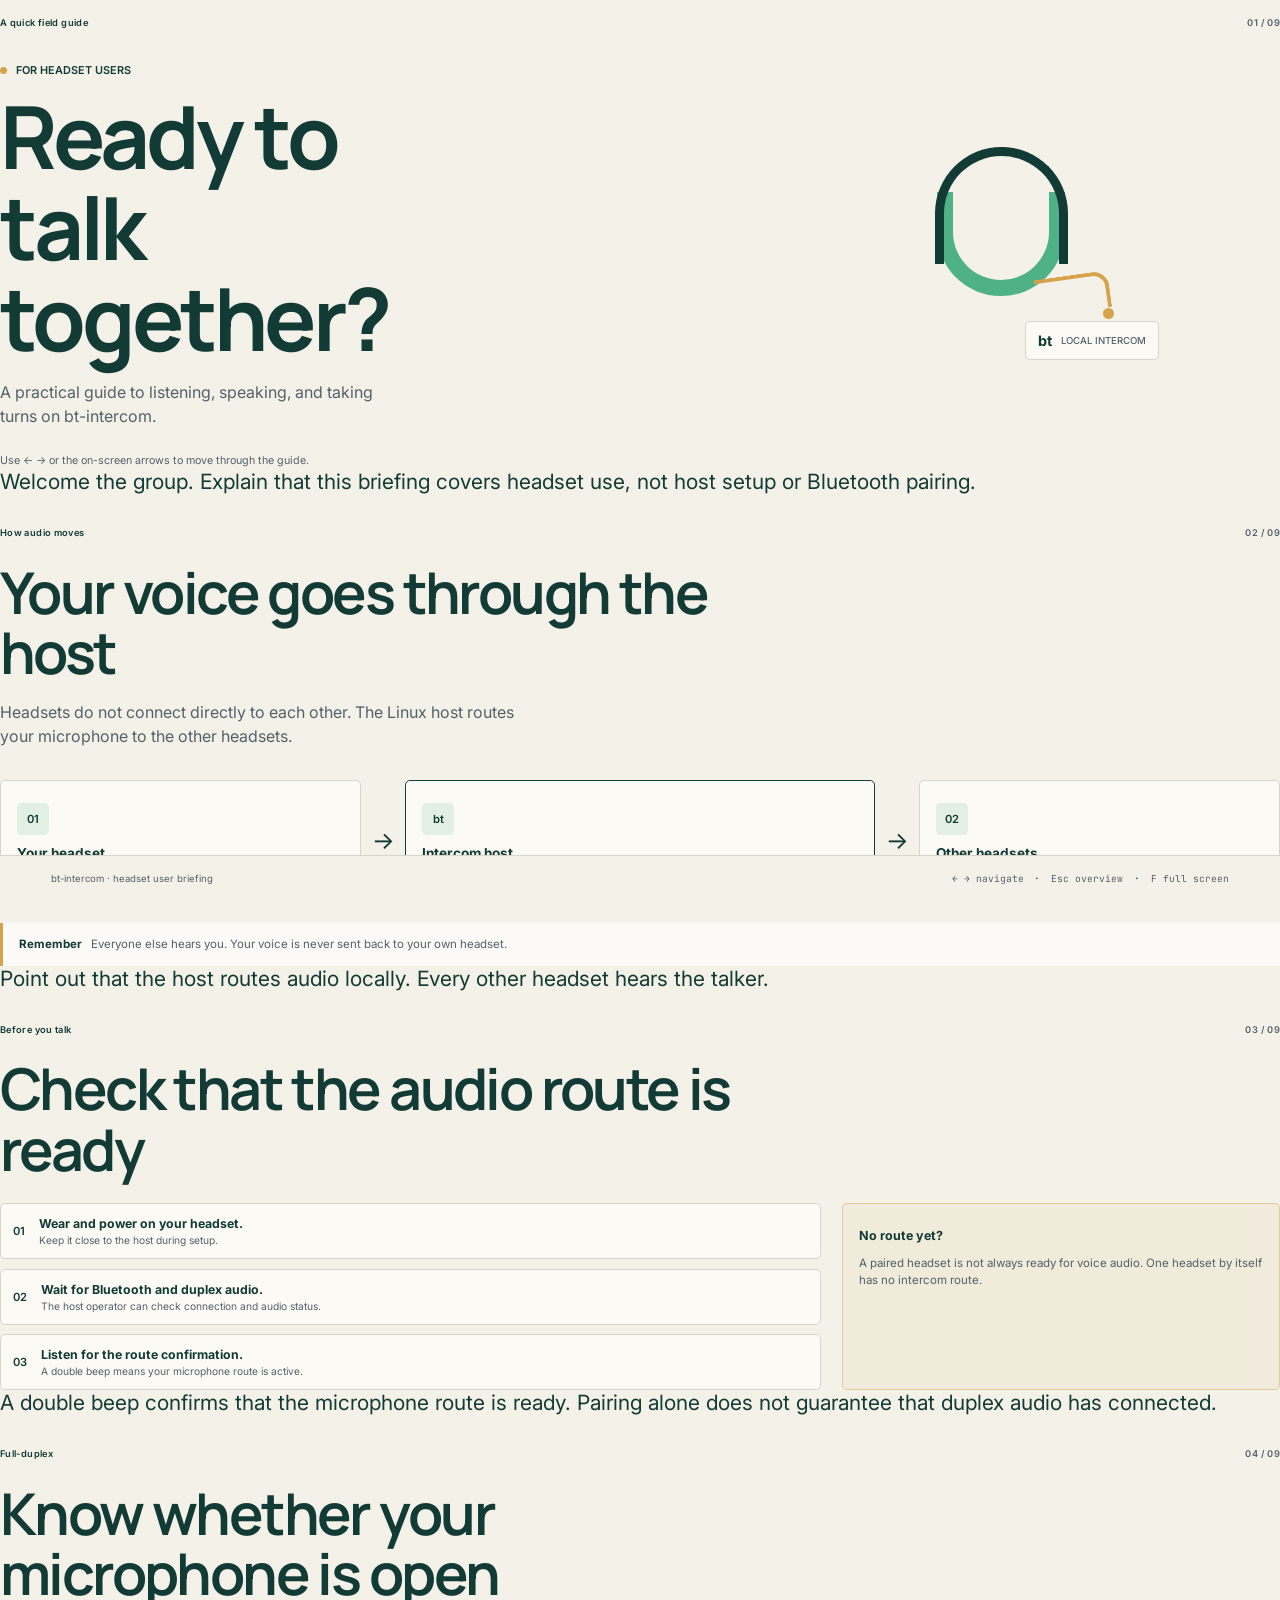
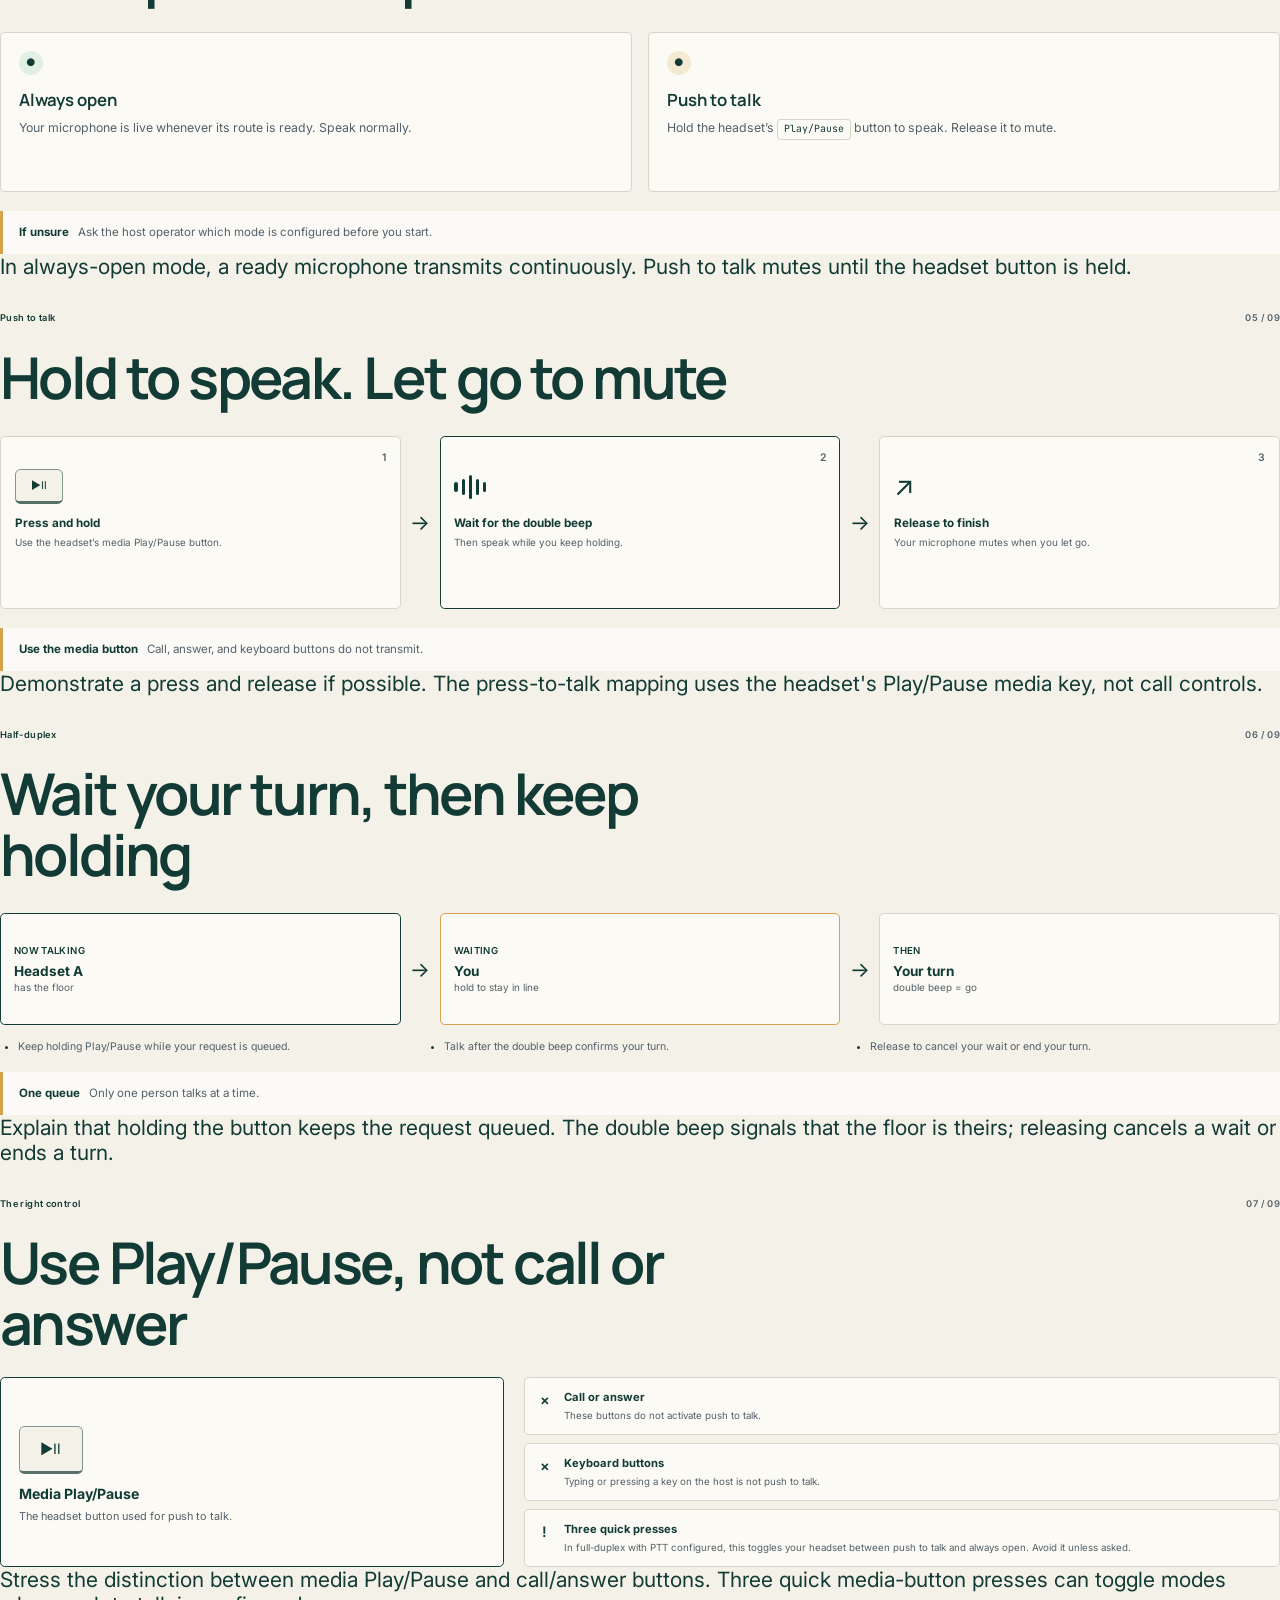
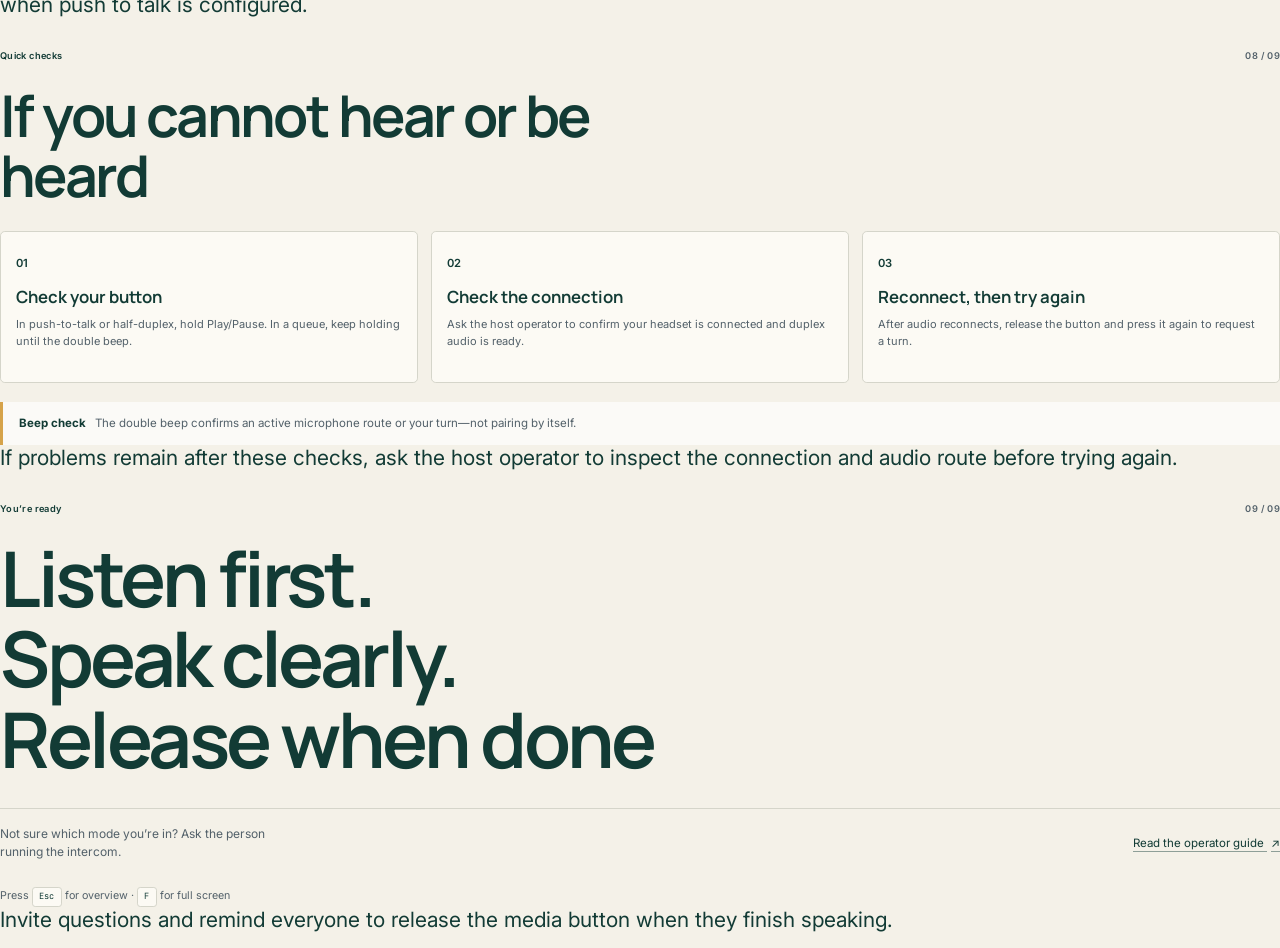
==== commit 47ab4e18: "Remove talk groups and the control panel Routing is now all-to-all with one shared half-duplex queue" ====
--- a/docs/slides.html
+++ b/docs/slides.html
@@ -45,16 +45,16 @@
         <section aria-labelledby="route-title">
           <p class="chapter">How audio moves <span>02 / 09</span></p>
           <h2 id="route-title">Your voice goes through the host</h2>
-          <p class="lead">Headsets do not connect directly to each other. The Linux host routes your microphone to other headsets in your talk group.</p>
-          <div class="route-map" role="img" aria-label="Your headset sends audio to the host, which routes it to other members of your talk group">
+          <p class="lead">Headsets do not connect directly to each other. The Linux host routes your microphone to the other headsets.</p>
+          <div class="route-map" role="img" aria-label="Your headset sends audio to the host, which routes it to the other headsets">
             <div class="route-node"><span class="node-icon">01</span><strong>Your headset</strong><small>microphone</small></div>
             <span class="route-link" aria-hidden="true">→</span>
-            <div class="route-node route-host"><span class="node-icon">bt</span><strong>Intercom host</strong><small>checks group membership</small></div>
+            <div class="route-node route-host"><span class="node-icon">bt</span><strong>Intercom host</strong><small>routes audio locally</small></div>
             <span class="route-link" aria-hidden="true">→</span>
-            <div class="route-node"><span class="node-icon">02</span><strong>Other members</strong><small>headset speakers</small></div>
+            <div class="route-node"><span class="node-icon">02</span><strong>Other headsets</strong><small>headset speakers</small></div>
           </div>
-          <p class="takeaway"><b>Remember</b> Your group decides who can hear you. Your voice is never sent back to your own headset.</p>
-          <aside class="notes">Point out that the host routes audio locally. Members hear only people in their configured talk group; separate groups stay isolated.</aside>
+          <p class="takeaway"><b>Remember</b> Everyone else hears you. Your voice is never sent back to your own headset.</p>
+          <aside class="notes">Point out that the host routes audio locally. Every other headset hears the talker.</aside>
         </section>
 
         <section aria-labelledby="ready-title">
@@ -119,7 +119,7 @@
             <li>Talk after the double beep confirms your turn.</li>
             <li>Release to cancel your wait or end your turn.</li>
           </ul>
-          <p class="takeaway"><b>One queue per group</b> Separate groups can have different people talking at once.</p>
+          <p class="takeaway"><b>One queue</b> Only one person talks at a time.</p>
           <aside class="notes">Explain that holding the button keeps the request queued. The double beep signals that the floor is theirs; releasing cancels a wait or ends a turn.</aside>
         </section>
 
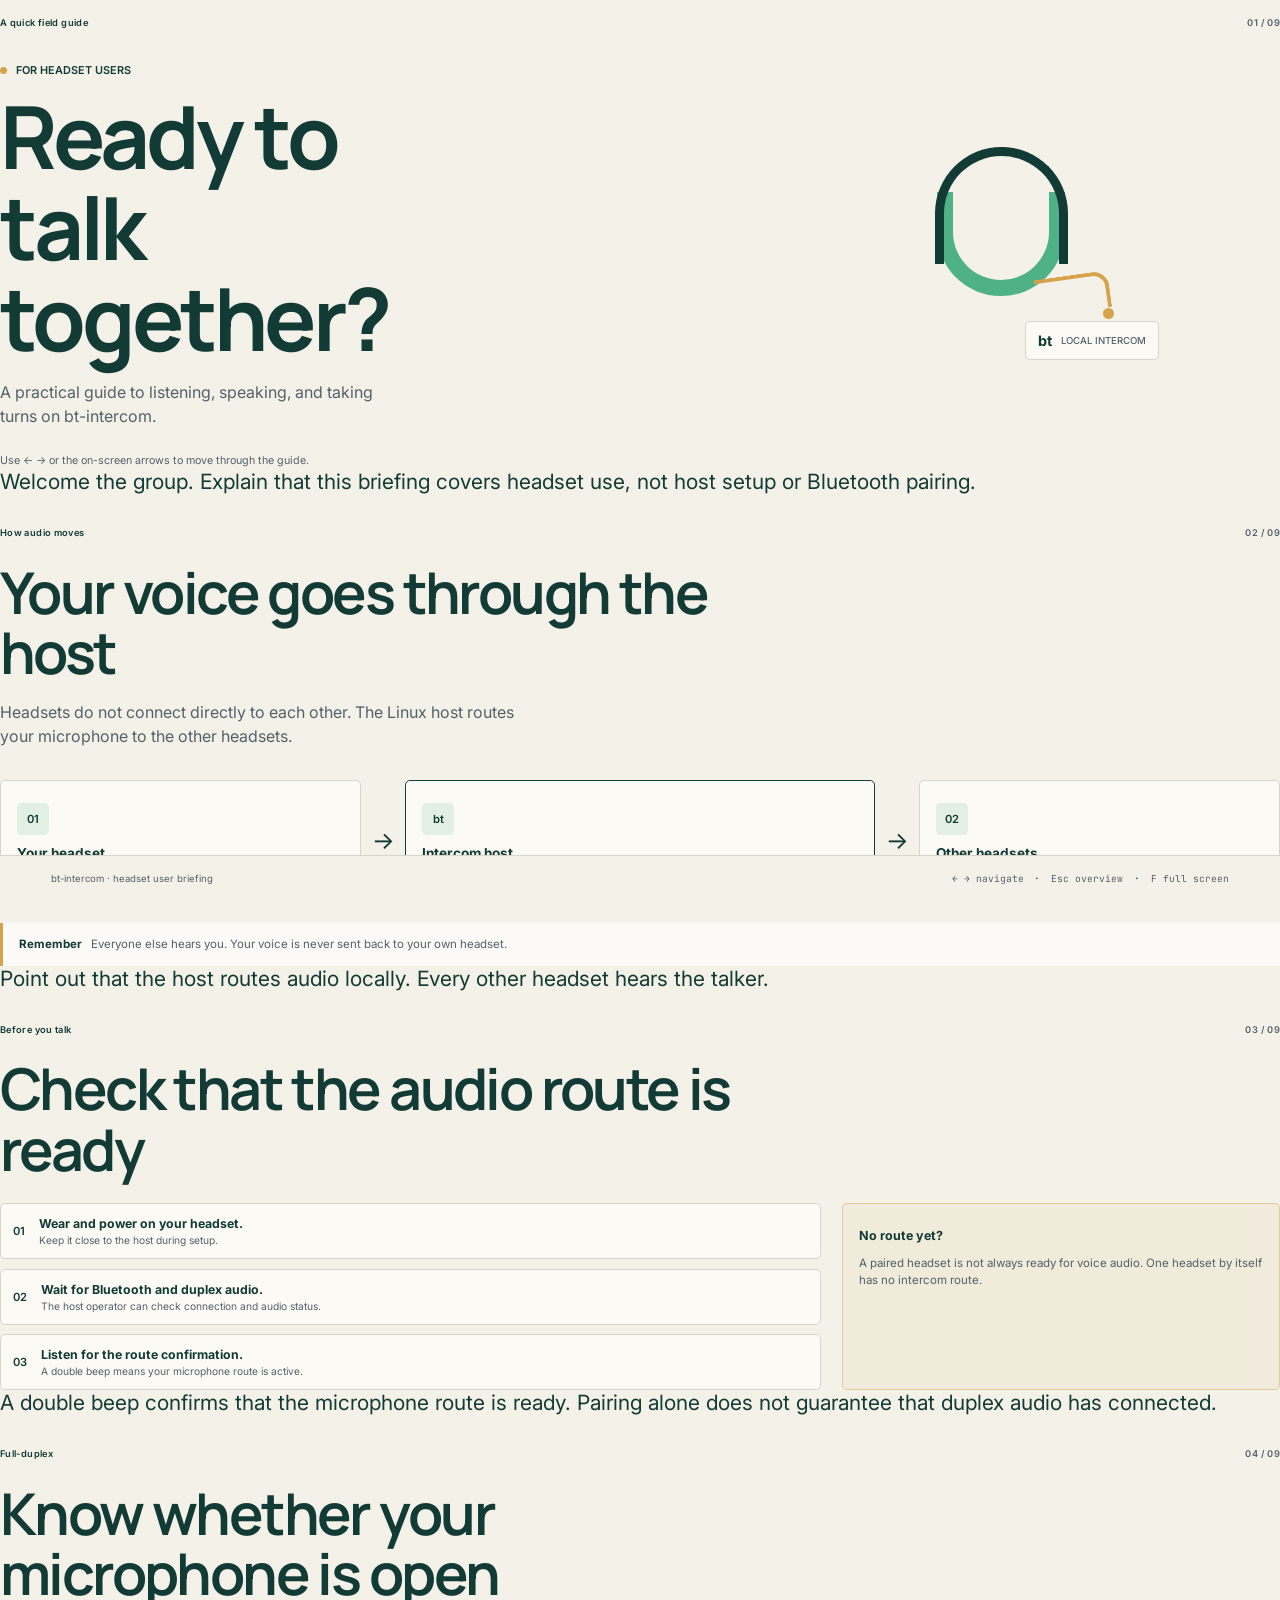
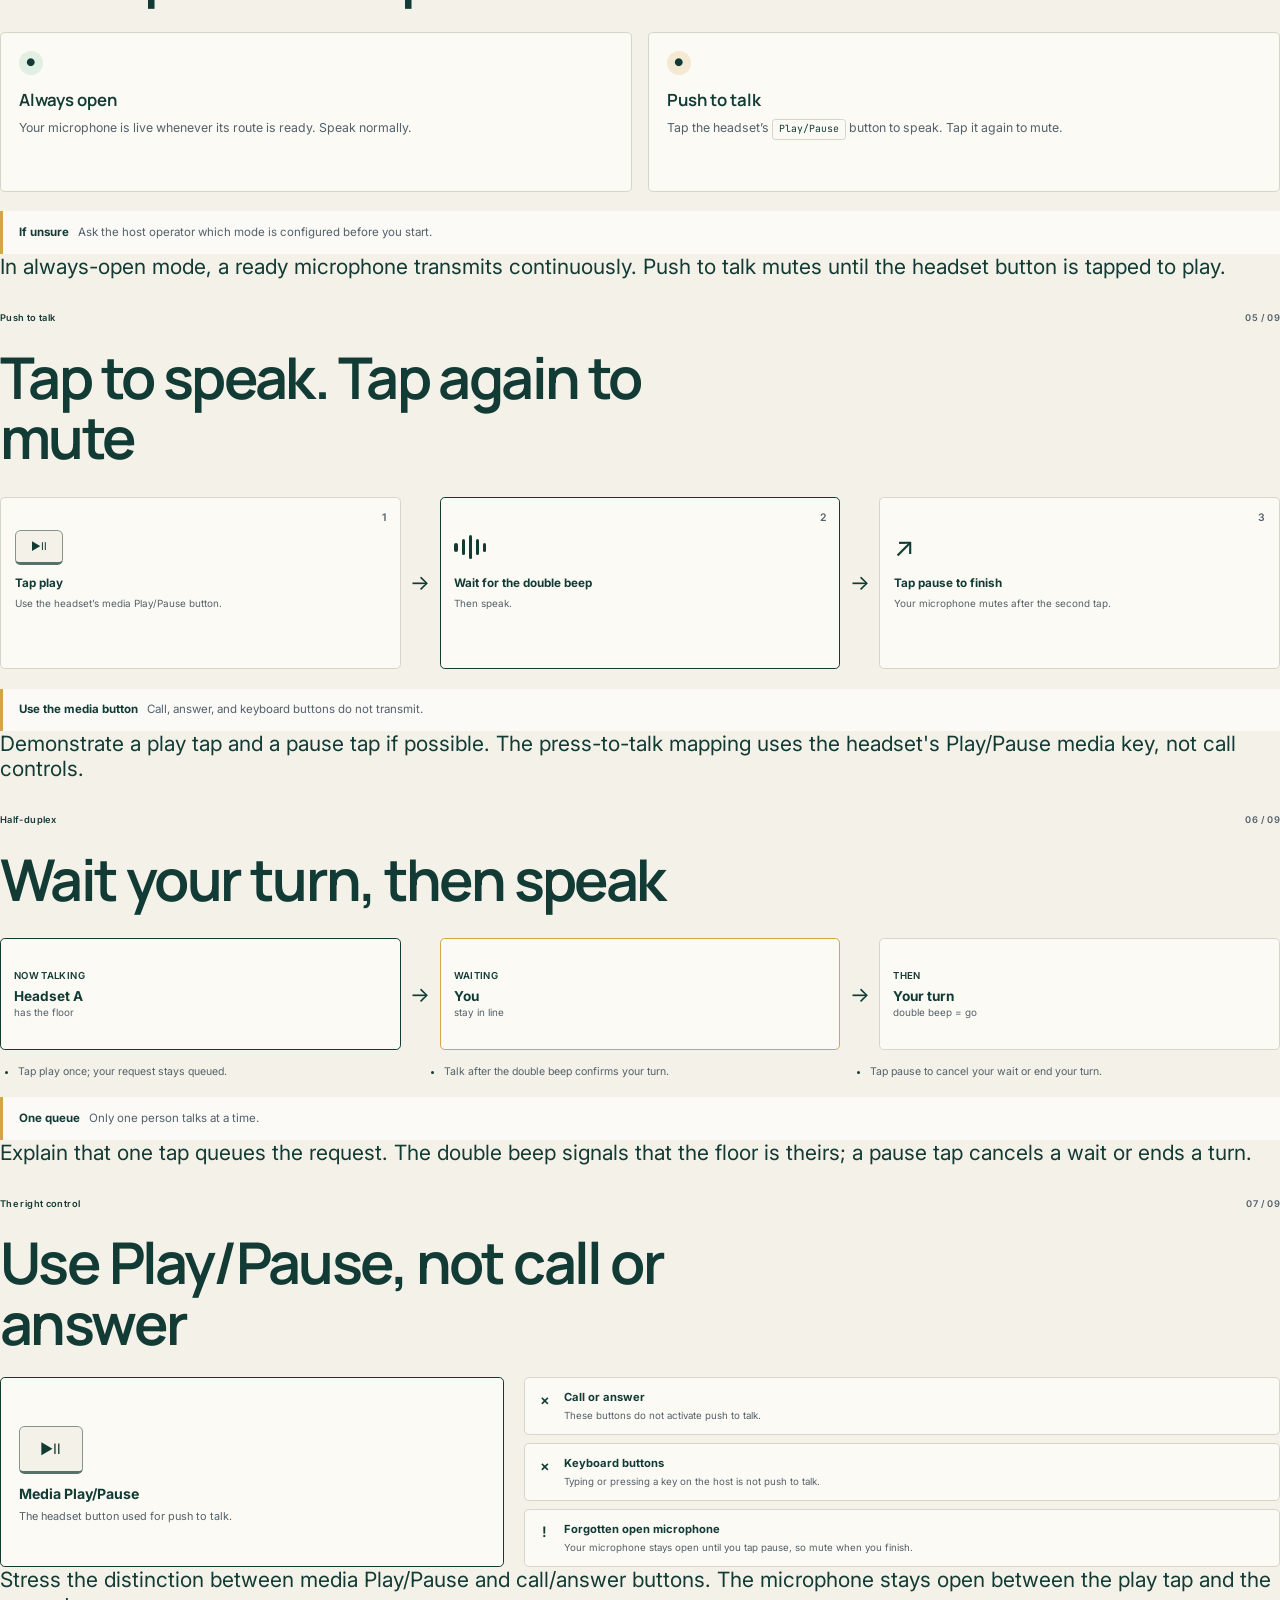
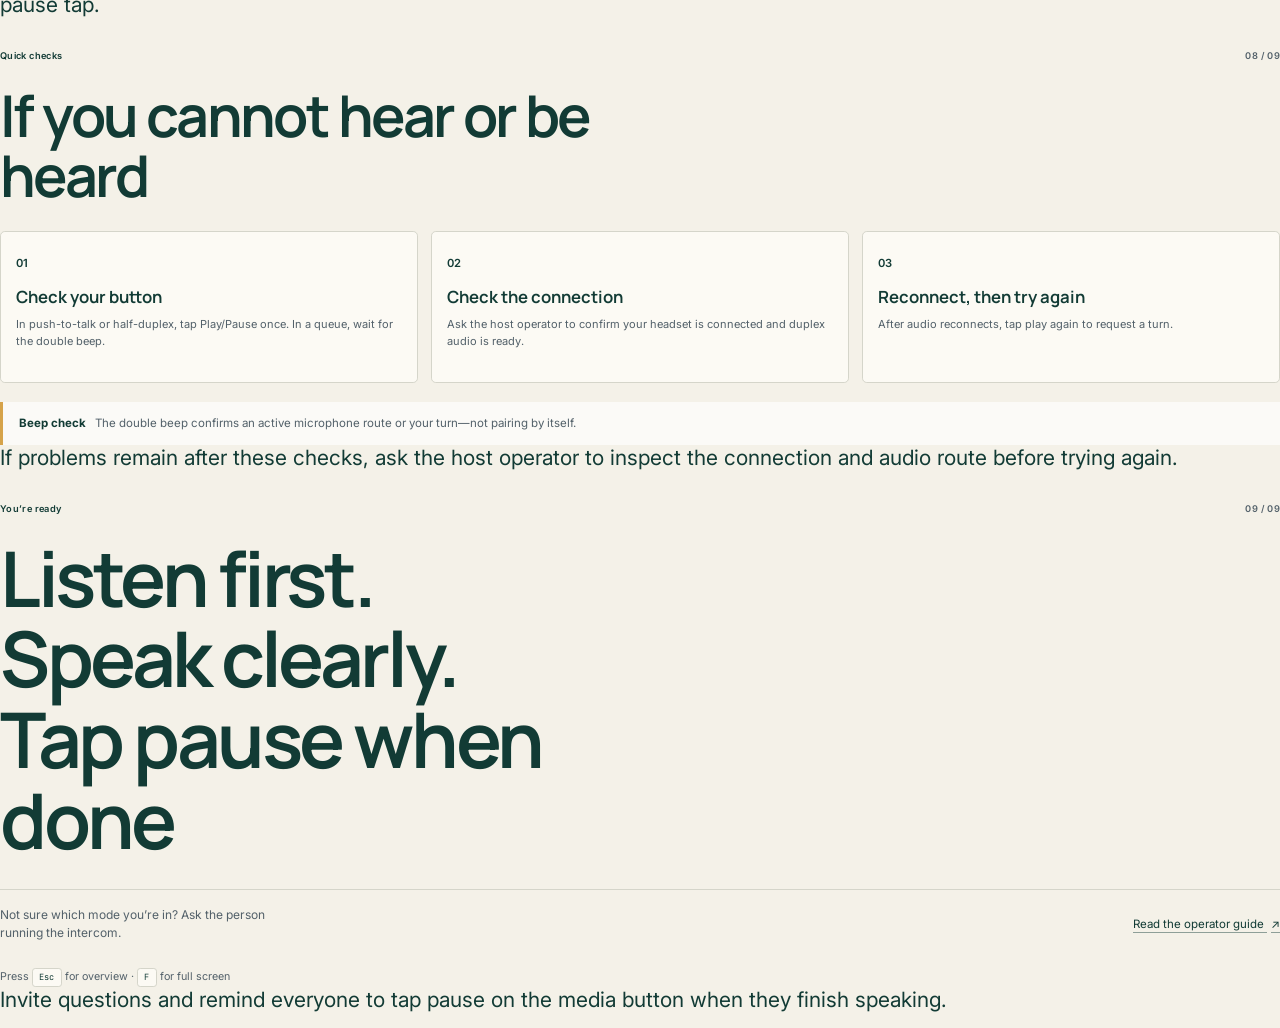
==== commit dd52c774: "Fix PTT flow: tap-to-toggle, deferred button discovery, warnings - Treat play/pause as taps: PLAY op" ====
--- a/docs/slides.html
+++ b/docs/slides.html
@@ -83,44 +83,44 @@
             <article class="mode-card ptt-card">
               <span class="mode-symbol held" aria-hidden="true">●</span>
               <h3>Push to talk</h3>
-              <p>Hold the headset’s <kbd>Play/Pause</kbd> button to speak. Release it to mute.</p>
+              <p>Tap the headset’s <kbd>Play/Pause</kbd> button to speak. Tap it again to mute.</p>
             </article>
           </div>
           <p class="takeaway"><b>If unsure</b> Ask the host operator which mode is configured before you start.</p>
-          <aside class="notes">In always-open mode, a ready microphone transmits continuously. Push to talk mutes until the headset button is held.</aside>
+          <aside class="notes">In always-open mode, a ready microphone transmits continuously. Push to talk mutes until the headset button is tapped to play.</aside>
         </section>
 
         <section aria-labelledby="ptt-title">
           <p class="chapter">Push to talk <span>05 / 09</span></p>
-          <h2 id="ptt-title">Hold to speak. Let go to mute</h2>
+          <h2 id="ptt-title">Tap to speak. Tap again to mute</h2>
           <div class="press-sequence">
-            <div class="press-step"><span class="step-number">1</span><div class="button-drawing" aria-hidden="true"><span>▶Ⅱ</span></div><strong>Press and hold</strong><small>Use the headset’s media Play/Pause button.</small></div>
+            <div class="press-step"><span class="step-number">1</span><div class="button-drawing" aria-hidden="true"><span>▶Ⅱ</span></div><strong>Tap play</strong><small>Use the headset’s media Play/Pause button.</small></div>
             <span class="sequence-arrow" aria-hidden="true">→</span>
-            <div class="press-step active-step"><span class="step-number">2</span><div class="sound-waves" aria-hidden="true"><i></i><i></i><i></i><i></i><i></i></div><strong>Wait for the double beep</strong><small>Then speak while you keep holding.</small></div>
+            <div class="press-step active-step"><span class="step-number">2</span><div class="sound-waves" aria-hidden="true"><i></i><i></i><i></i><i></i><i></i></div><strong>Wait for the double beep</strong><small>Then speak.</small></div>
             <span class="sequence-arrow" aria-hidden="true">→</span>
-            <div class="press-step"><span class="step-number">3</span><div class="release-mark" aria-hidden="true">↗</div><strong>Release to finish</strong><small>Your microphone mutes when you let go.</small></div>
+            <div class="press-step"><span class="step-number">3</span><div class="release-mark" aria-hidden="true">↗</div><strong>Tap pause to finish</strong><small>Your microphone mutes after the second tap.</small></div>
           </div>
           <p class="takeaway"><b>Use the media button</b> Call, answer, and keyboard buttons do not transmit.</p>
-          <aside class="notes">Demonstrate a press and release if possible. The press-to-talk mapping uses the headset's Play/Pause media key, not call controls.</aside>
+          <aside class="notes">Demonstrate a play tap and a pause tap if possible. The press-to-talk mapping uses the headset's Play/Pause media key, not call controls.</aside>
         </section>
 
         <section aria-labelledby="half-title">
           <p class="chapter">Half-duplex <span>06 / 09</span></p>
-          <h2 id="half-title">Wait your turn, then keep holding</h2>
+          <h2 id="half-title">Wait your turn, then speak</h2>
           <div class="queue-board">
             <div class="queue-state speaking"><span>NOW TALKING</span><strong>Headset A</strong><small>has the floor</small></div>
             <span class="queue-arrow" aria-hidden="true">→</span>
-            <div class="queue-state waiting"><span>WAITING</span><strong>You</strong><small>hold to stay in line</small></div>
+            <div class="queue-state waiting"><span>WAITING</span><strong>You</strong><small>stay in line</small></div>
             <span class="queue-arrow" aria-hidden="true">→</span>
             <div class="queue-state next"><span>THEN</span><strong>Your turn</strong><small>double beep = go</small></div>
           </div>
           <ul class="plain-list">
-            <li>Keep holding Play/Pause while your request is queued.</li>
+            <li>Tap play once; your request stays queued.</li>
             <li>Talk after the double beep confirms your turn.</li>
-            <li>Release to cancel your wait or end your turn.</li>
+            <li>Tap pause to cancel your wait or end your turn.</li>
           </ul>
           <p class="takeaway"><b>One queue</b> Only one person talks at a time.</p>
-          <aside class="notes">Explain that holding the button keeps the request queued. The double beep signals that the floor is theirs; releasing cancels a wait or ends a turn.</aside>
+          <aside class="notes">Explain that one tap queues the request. The double beep signals that the floor is theirs; a pause tap cancels a wait or ends a turn.</aside>
         </section>
 
         <section aria-labelledby="button-title">
@@ -135,19 +135,19 @@
             <div class="control-notes">
               <p><span class="no-mark" aria-hidden="true">×</span><span><strong>Call or answer</strong><small>These buttons do not activate push to talk.</small></span></p>
               <p><span class="no-mark" aria-hidden="true">×</span><span><strong>Keyboard buttons</strong><small>Typing or pressing a key on the host is not push to talk.</small></span></p>
-              <p><span class="caution-mark" aria-hidden="true">!</span><span><strong>Three quick presses</strong><small>In full-duplex with PTT configured, this toggles your headset between push to talk and always open. Avoid it unless asked.</small></span></p>
+              <p><span class="caution-mark" aria-hidden="true">!</span><span><strong>Forgotten open microphone</strong><small>Your microphone stays open until you tap pause, so mute when you finish.</small></span></p>
             </div>
           </div>
-          <aside class="notes">Stress the distinction between media Play/Pause and call/answer buttons. Three quick media-button presses can toggle modes when push to talk is configured.</aside>
+          <aside class="notes">Stress the distinction between media Play/Pause and call/answer buttons. The microphone stays open between the play tap and the pause tap.</aside>
         </section>
 
         <section aria-labelledby="trouble-title">
           <p class="chapter">Quick checks <span>08 / 09</span></p>
           <h2 id="trouble-title">If you cannot hear or be heard</h2>
           <div class="trouble-grid">
-            <article><span>01</span><h3>Check your button</h3><p>In push-to-talk or half-duplex, hold Play/Pause. In a queue, keep holding until the double beep.</p></article>
+            <article><span>01</span><h3>Check your button</h3><p>In push-to-talk or half-duplex, tap Play/Pause once. In a queue, wait for the double beep.</p></article>
             <article><span>02</span><h3>Check the connection</h3><p>Ask the host operator to confirm your headset is connected and duplex audio is ready.</p></article>
-            <article><span>03</span><h3>Reconnect, then try again</h3><p>After audio reconnects, release the button and press it again to request a turn.</p></article>
+            <article><span>03</span><h3>Reconnect, then try again</h3><p>After audio reconnects, tap play again to request a turn.</p></article>
           </div>
           <p class="takeaway"><b>Beep check</b> The double beep confirms an active microphone route or your turn—not pairing by itself.</p>
           <aside class="notes">If problems remain after these checks, ask the host operator to inspect the connection and audio route before trying again.</aside>
@@ -155,13 +155,13 @@
 
         <section class="closing-slide" aria-labelledby="close-title">
           <p class="chapter">You’re ready <span>09 / 09</span></p>
-          <h2 id="close-title">Listen first.<br>Speak clearly.<br>Release when done</h2>
+          <h2 id="close-title">Listen first.<br>Speak clearly.<br>Tap pause when done</h2>
           <div class="closing-bottom">
             <p>Not sure which mode you’re in? Ask the person running the intercom.</p>
             <a href="https://github.com/phieri/bt-intercom#duplex-modes-and-push-to-talk">Read the operator guide <span aria-hidden="true">↗</span></a>
           </div>
           <p class="deck-hint">Press <kbd>Esc</kbd> for overview · <kbd>F</kbd> for full screen</p>
-          <aside class="notes">Invite questions and remind everyone to release the media button when they finish speaking.</aside>
+          <aside class="notes">Invite questions and remind everyone to tap pause on the media button when they finish speaking.</aside>
         </section>
       </div>
     </main>
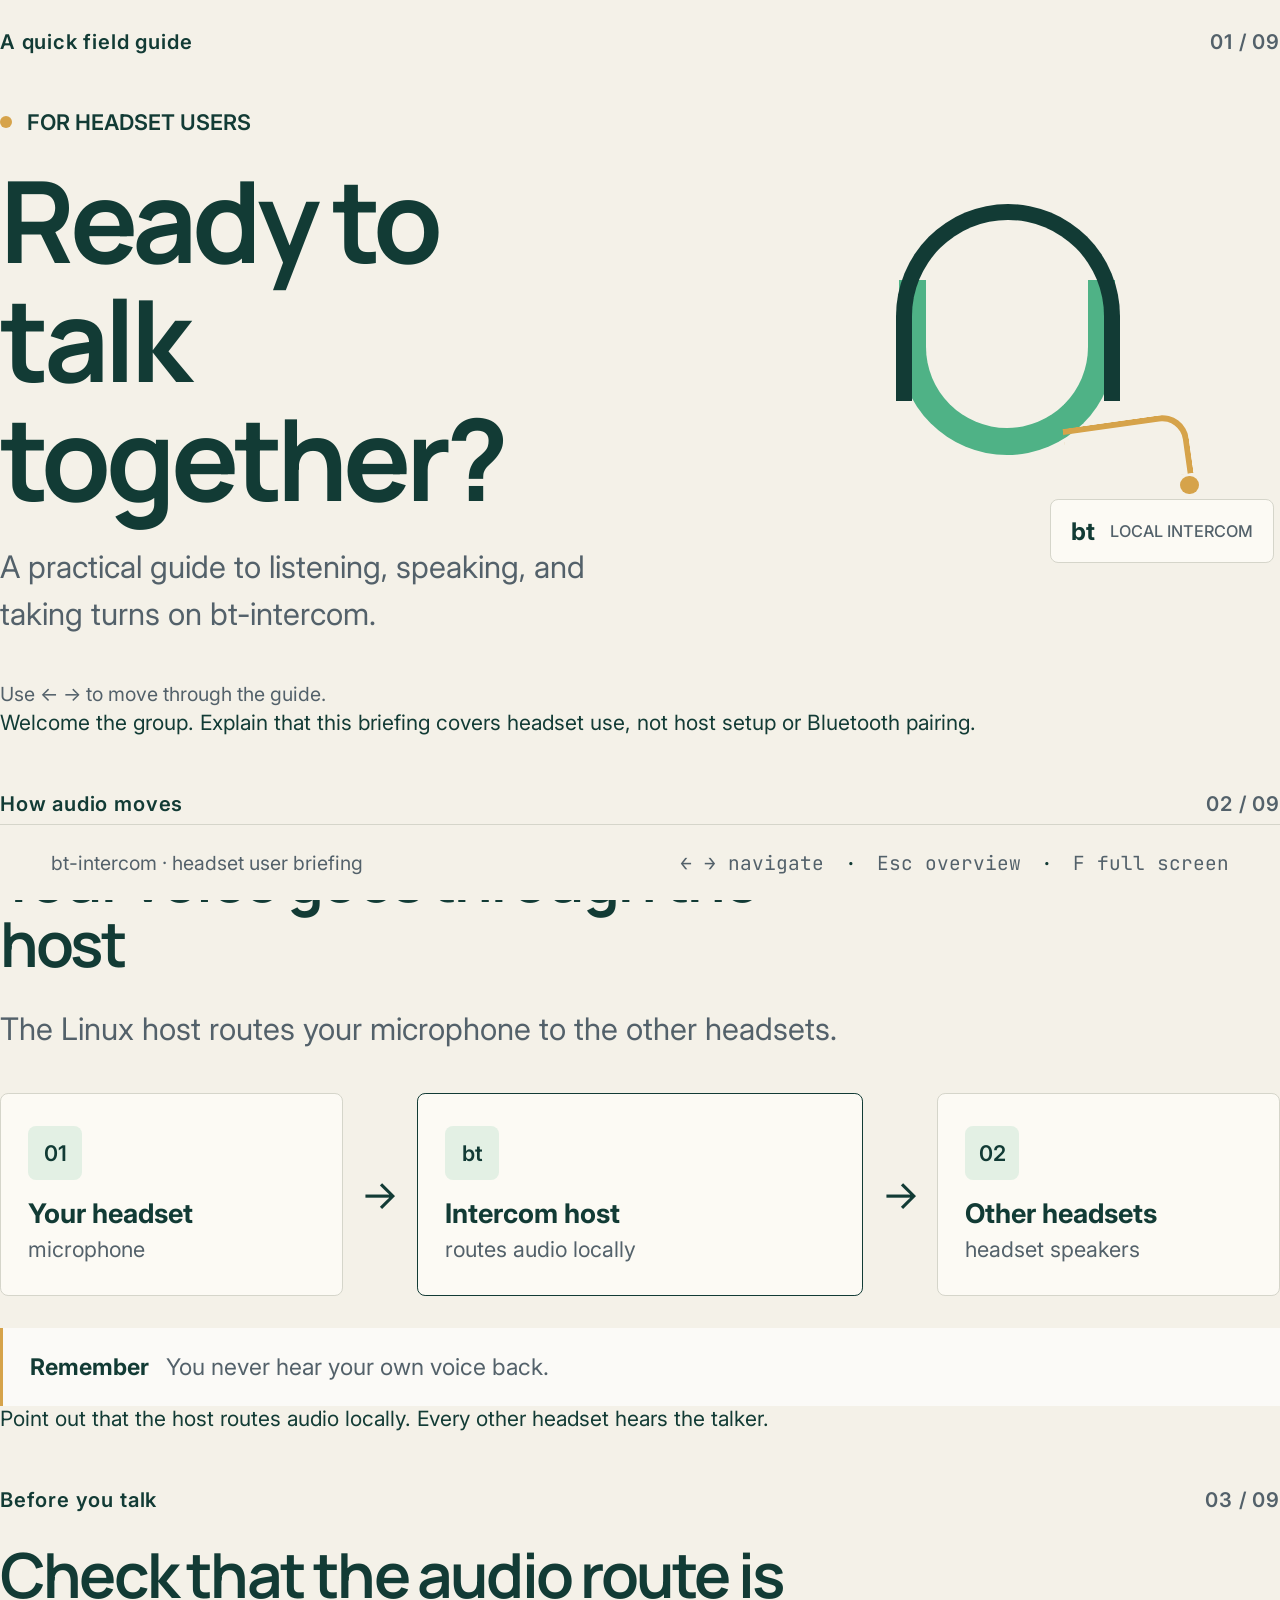
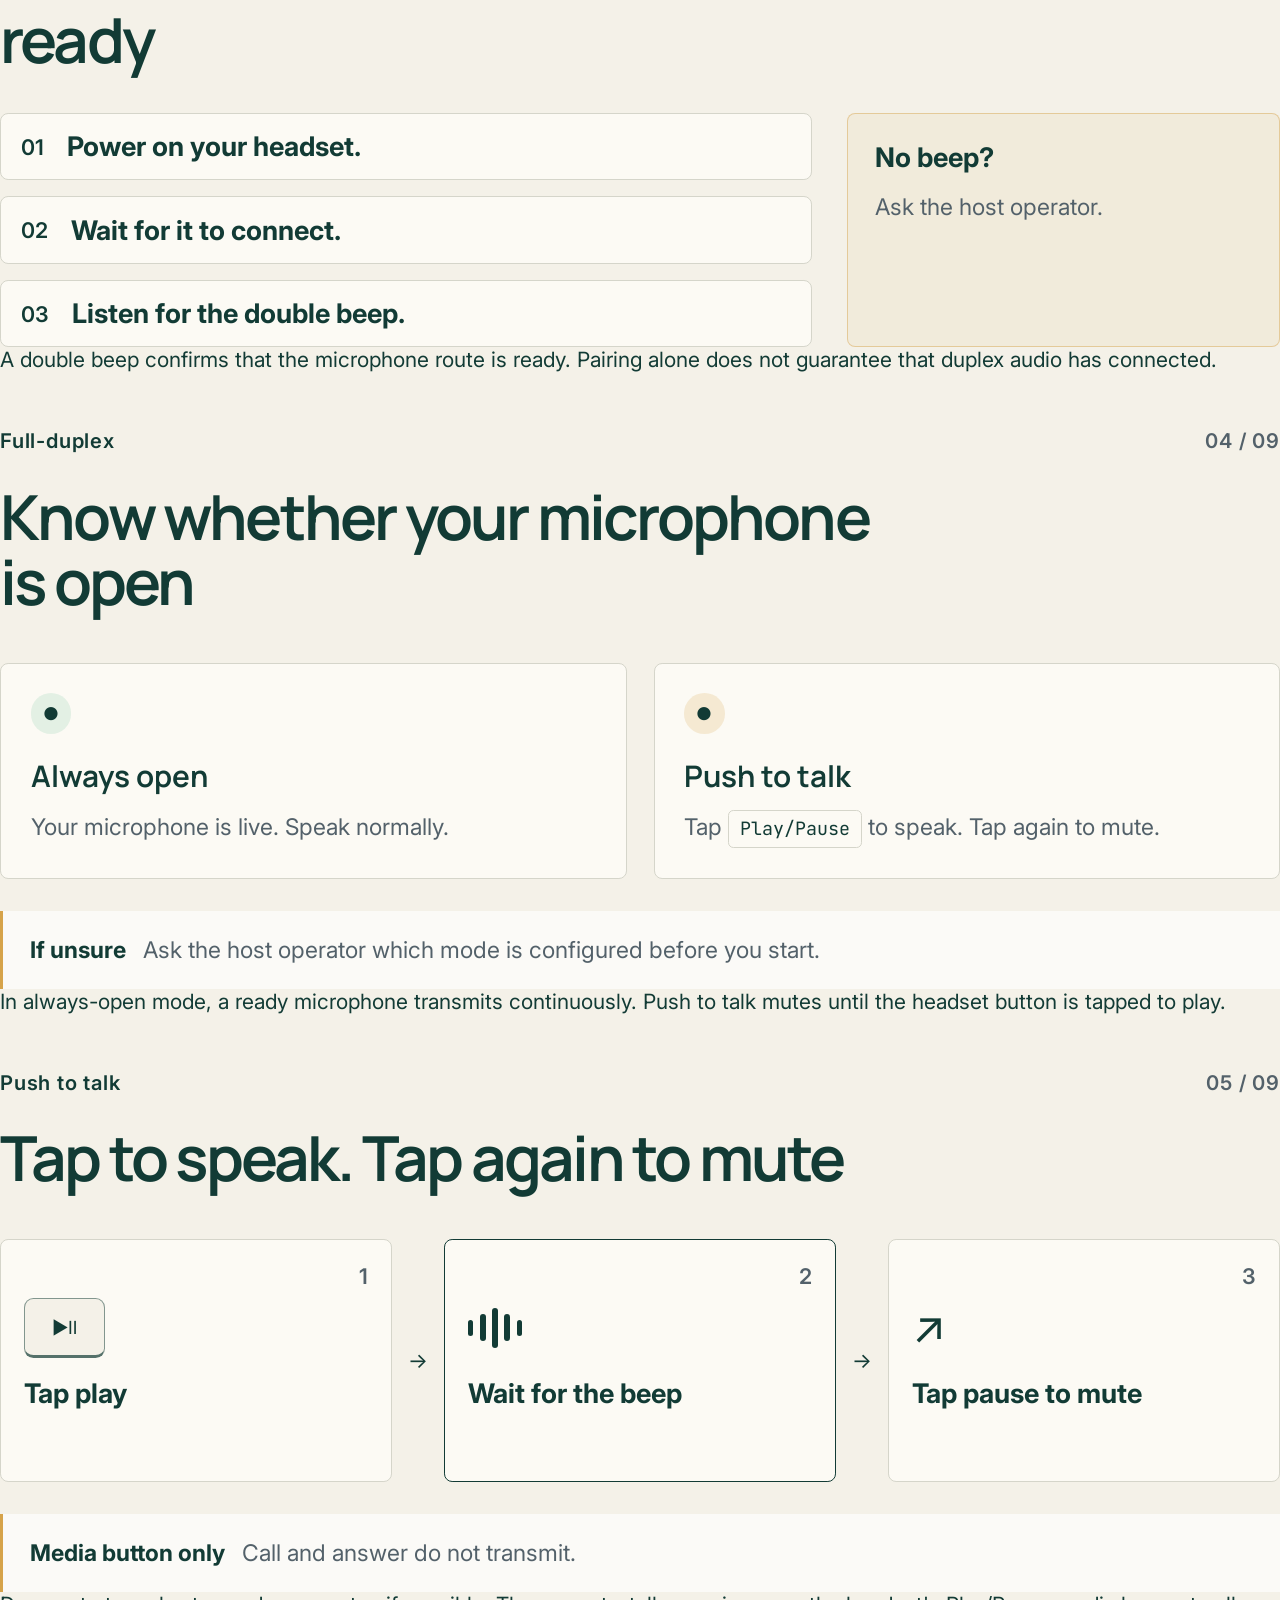
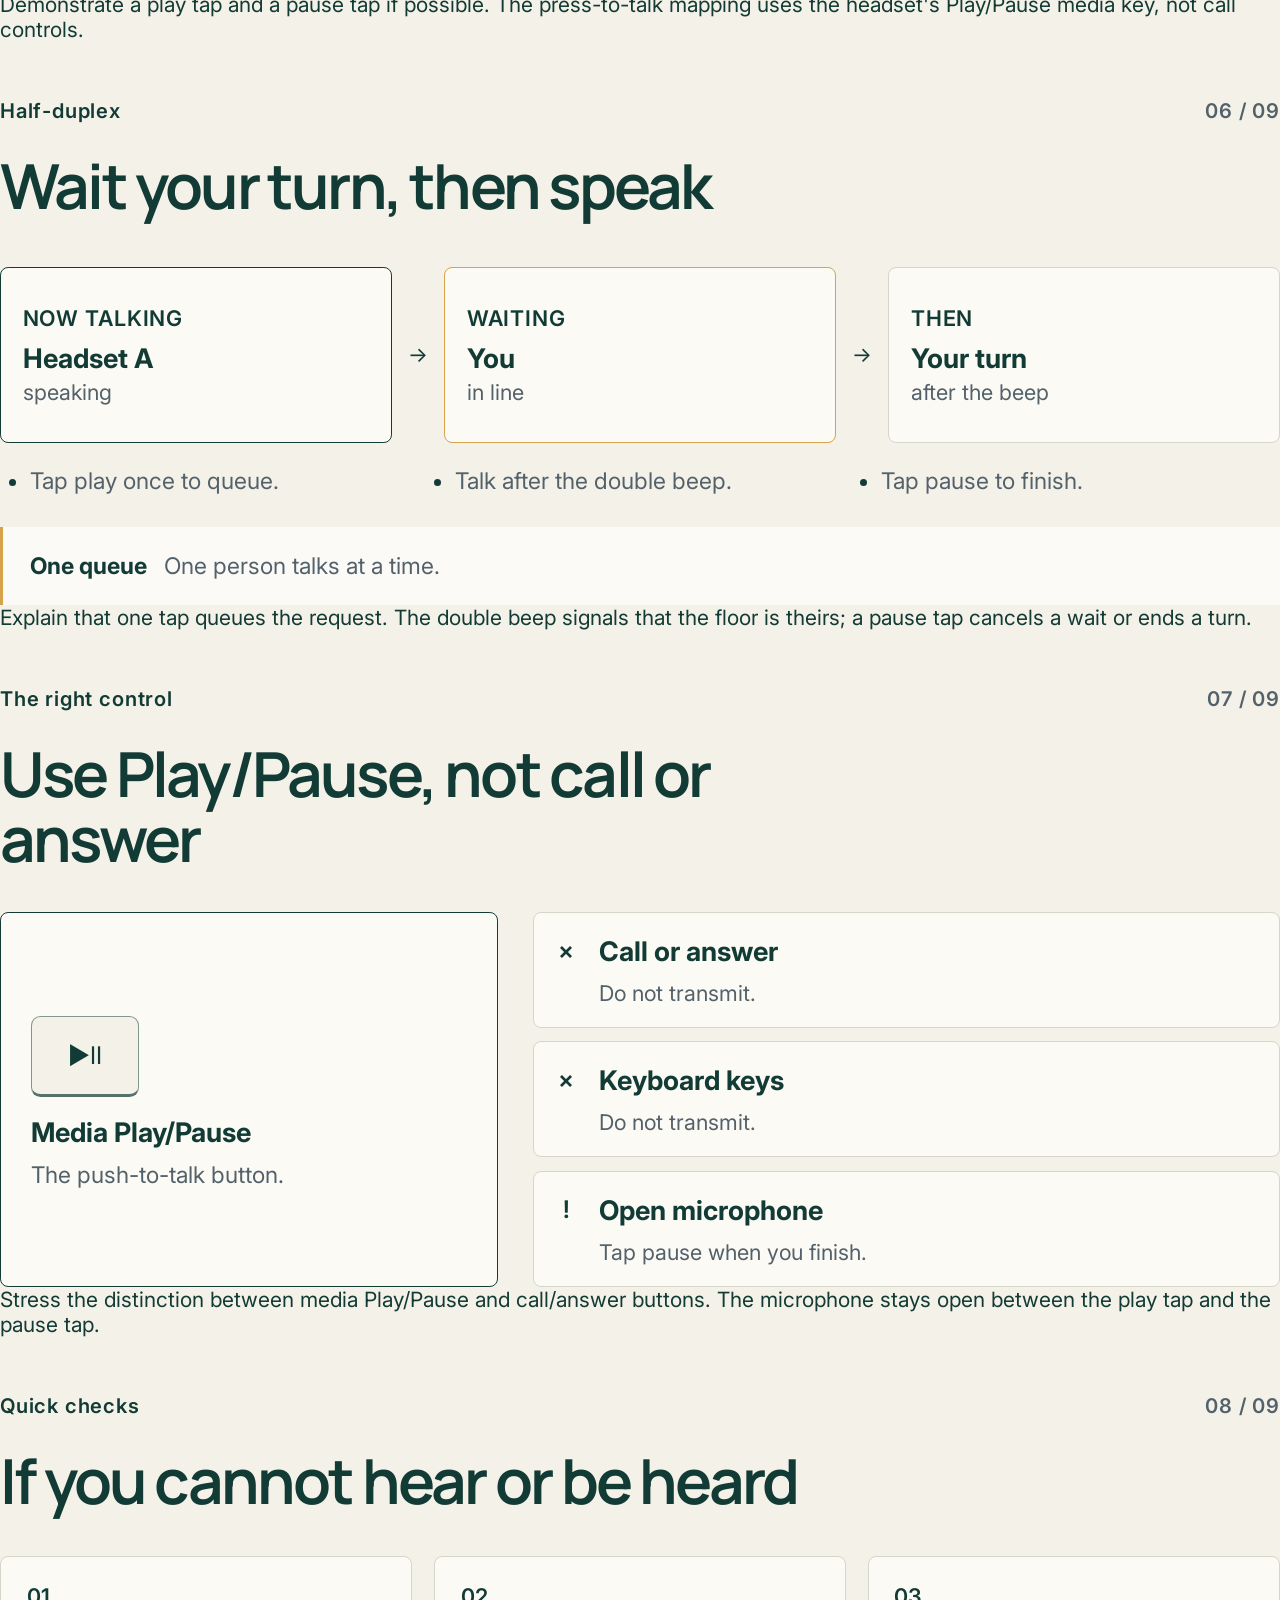
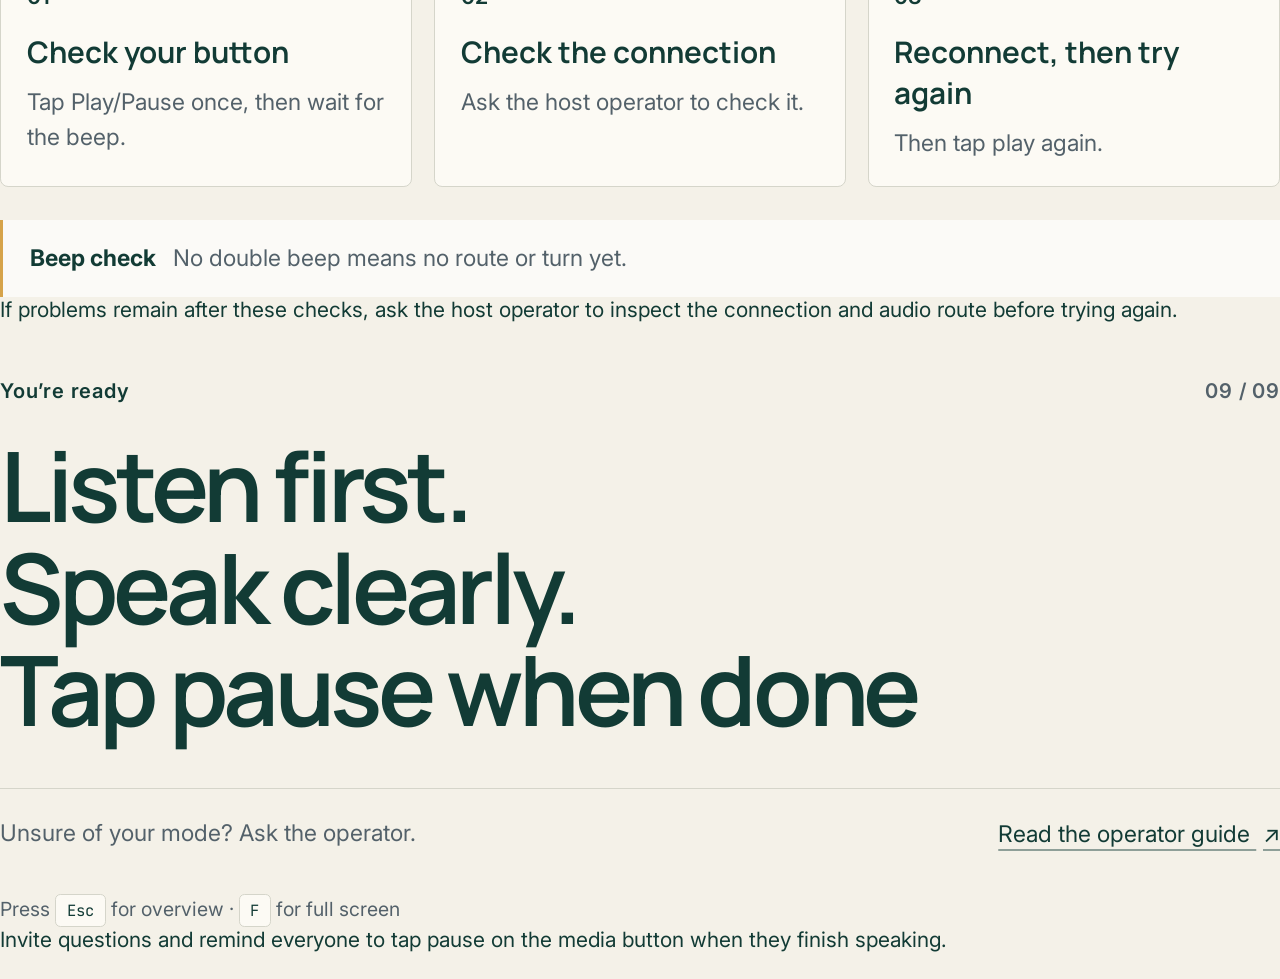
==== commit 5d9a5b9b: "Polish website: diagram, demo scroll offset, larger briefing slides Co-authored-by: Copilot <2235562" ====
--- a/docs/slides.html
+++ b/docs/slides.html
@@ -38,14 +38,14 @@
               <div class="host-pill"><span>bt</span><b>LOCAL INTERCOM</b></div>
             </div>
           </div>
-          <p class="deck-hint">Use ← → or the on-screen arrows to move through the guide.</p>
+          <p class="deck-hint">Use ← → to move through the guide.</p>
           <aside class="notes">Welcome the group. Explain that this briefing covers headset use, not host setup or Bluetooth pairing.</aside>
         </section>
 
         <section aria-labelledby="route-title">
           <p class="chapter">How audio moves <span>02 / 09</span></p>
           <h2 id="route-title">Your voice goes through the host</h2>
-          <p class="lead">Headsets do not connect directly to each other. The Linux host routes your microphone to the other headsets.</p>
+          <p class="lead">The Linux host routes your microphone to the other headsets.</p>
           <div class="route-map" role="img" aria-label="Your headset sends audio to the host, which routes it to the other headsets">
             <div class="route-node"><span class="node-icon">01</span><strong>Your headset</strong><small>microphone</small></div>
             <span class="route-link" aria-hidden="true">→</span>
@@ -53,7 +53,7 @@
             <span class="route-link" aria-hidden="true">→</span>
             <div class="route-node"><span class="node-icon">02</span><strong>Other headsets</strong><small>headset speakers</small></div>
           </div>
-          <p class="takeaway"><b>Remember</b> Everyone else hears you. Your voice is never sent back to your own headset.</p>
+          <p class="takeaway"><b>Remember</b> You never hear your own voice back.</p>
           <aside class="notes">Point out that the host routes audio locally. Every other headset hears the talker.</aside>
         </section>
 
@@ -62,11 +62,11 @@
           <h2 id="ready-title">Check that the audio route is ready</h2>
           <div class="check-layout">
             <ol class="check-list">
-              <li><span>01</span><div><strong>Wear and power on your headset.</strong><small>Keep it close to the host during setup.</small></div></li>
-              <li><span>02</span><div><strong>Wait for Bluetooth and duplex audio.</strong><small>The host operator can check connection and audio status.</small></div></li>
-              <li><span>03</span><div><strong>Listen for the route confirmation.</strong><small>A double beep means your microphone route is active.</small></div></li>
+              <li><span>01</span><div><strong>Power on your headset.</strong></div></li>
+              <li><span>02</span><div><strong>Wait for it to connect.</strong></div></li>
+              <li><span>03</span><div><strong>Listen for the double beep.</strong></div></li>
             </ol>
-            <aside class="callout"><strong>No route yet?</strong><p>A paired headset is not always ready for voice audio. One headset by itself has no intercom route.</p></aside>
+            <aside class="callout"><strong>No beep?</strong><p>Ask the host operator.</p></aside>
           </div>
           <aside class="notes">A double beep confirms that the microphone route is ready. Pairing alone does not guarantee that duplex audio has connected.</aside>
         </section>
@@ -78,12 +78,12 @@
             <article class="mode-card">
               <span class="mode-symbol open" aria-hidden="true">●</span>
               <h3>Always open</h3>
-              <p>Your microphone is live whenever its route is ready. Speak normally.</p>
+              <p>Your microphone is live. Speak normally.</p>
             </article>
             <article class="mode-card ptt-card">
               <span class="mode-symbol held" aria-hidden="true">●</span>
               <h3>Push to talk</h3>
-              <p>Tap the headset’s <kbd>Play/Pause</kbd> button to speak. Tap it again to mute.</p>
+              <p>Tap <kbd>Play/Pause</kbd> to speak. Tap again to mute.</p>
             </article>
           </div>
           <p class="takeaway"><b>If unsure</b> Ask the host operator which mode is configured before you start.</p>
@@ -94,13 +94,13 @@
           <p class="chapter">Push to talk <span>05 / 09</span></p>
           <h2 id="ptt-title">Tap to speak. Tap again to mute</h2>
           <div class="press-sequence">
-            <div class="press-step"><span class="step-number">1</span><div class="button-drawing" aria-hidden="true"><span>▶Ⅱ</span></div><strong>Tap play</strong><small>Use the headset’s media Play/Pause button.</small></div>
+            <div class="press-step"><span class="step-number">1</span><div class="button-drawing" aria-hidden="true"><span>▶Ⅱ</span></div><strong>Tap play</strong></div>
             <span class="sequence-arrow" aria-hidden="true">→</span>
-            <div class="press-step active-step"><span class="step-number">2</span><div class="sound-waves" aria-hidden="true"><i></i><i></i><i></i><i></i><i></i></div><strong>Wait for the double beep</strong><small>Then speak.</small></div>
+            <div class="press-step active-step"><span class="step-number">2</span><div class="sound-waves" aria-hidden="true"><i></i><i></i><i></i><i></i><i></i></div><strong>Wait for the beep</strong></div>
             <span class="sequence-arrow" aria-hidden="true">→</span>
-            <div class="press-step"><span class="step-number">3</span><div class="release-mark" aria-hidden="true">↗</div><strong>Tap pause to finish</strong><small>Your microphone mutes after the second tap.</small></div>
+            <div class="press-step"><span class="step-number">3</span><div class="release-mark" aria-hidden="true">↗</div><strong>Tap pause to mute</strong></div>
           </div>
-          <p class="takeaway"><b>Use the media button</b> Call, answer, and keyboard buttons do not transmit.</p>
+          <p class="takeaway"><b>Media button only</b> Call and answer do not transmit.</p>
           <aside class="notes">Demonstrate a play tap and a pause tap if possible. The press-to-talk mapping uses the headset's Play/Pause media key, not call controls.</aside>
         </section>
 
@@ -108,18 +108,18 @@
           <p class="chapter">Half-duplex <span>06 / 09</span></p>
           <h2 id="half-title">Wait your turn, then speak</h2>
           <div class="queue-board">
-            <div class="queue-state speaking"><span>NOW TALKING</span><strong>Headset A</strong><small>has the floor</small></div>
+            <div class="queue-state speaking"><span>NOW TALKING</span><strong>Headset A</strong><small>speaking</small></div>
             <span class="queue-arrow" aria-hidden="true">→</span>
-            <div class="queue-state waiting"><span>WAITING</span><strong>You</strong><small>stay in line</small></div>
+            <div class="queue-state waiting"><span>WAITING</span><strong>You</strong><small>in line</small></div>
             <span class="queue-arrow" aria-hidden="true">→</span>
-            <div class="queue-state next"><span>THEN</span><strong>Your turn</strong><small>double beep = go</small></div>
+            <div class="queue-state next"><span>THEN</span><strong>Your turn</strong><small>after the beep</small></div>
           </div>
           <ul class="plain-list">
-            <li>Tap play once; your request stays queued.</li>
-            <li>Talk after the double beep confirms your turn.</li>
-            <li>Tap pause to cancel your wait or end your turn.</li>
+            <li>Tap play once to queue.</li>
+            <li>Talk after the double beep.</li>
+            <li>Tap pause to finish.</li>
           </ul>
-          <p class="takeaway"><b>One queue</b> Only one person talks at a time.</p>
+          <p class="takeaway"><b>One queue</b> One person talks at a time.</p>
           <aside class="notes">Explain that one tap queues the request. The double beep signals that the floor is theirs; a pause tap cancels a wait or ends a turn.</aside>
         </section>
 
@@ -130,12 +130,12 @@
             <div class="control-callout">
               <span class="button-drawing large-button" aria-hidden="true"><span>▶Ⅱ</span></span>
               <strong>Media Play/Pause</strong>
-              <p>The headset button used for push to talk.</p>
+              <p>The push-to-talk button.</p>
             </div>
             <div class="control-notes">
-              <p><span class="no-mark" aria-hidden="true">×</span><span><strong>Call or answer</strong><small>These buttons do not activate push to talk.</small></span></p>
-              <p><span class="no-mark" aria-hidden="true">×</span><span><strong>Keyboard buttons</strong><small>Typing or pressing a key on the host is not push to talk.</small></span></p>
-              <p><span class="caution-mark" aria-hidden="true">!</span><span><strong>Forgotten open microphone</strong><small>Your microphone stays open until you tap pause, so mute when you finish.</small></span></p>
+              <p><span class="no-mark" aria-hidden="true">×</span><span><strong>Call or answer</strong><small>Do not transmit.</small></span></p>
+              <p><span class="no-mark" aria-hidden="true">×</span><span><strong>Keyboard keys</strong><small>Do not transmit.</small></span></p>
+              <p><span class="caution-mark" aria-hidden="true">!</span><span><strong>Open microphone</strong><small>Tap pause when you finish.</small></span></p>
             </div>
           </div>
           <aside class="notes">Stress the distinction between media Play/Pause and call/answer buttons. The microphone stays open between the play tap and the pause tap.</aside>
@@ -145,11 +145,11 @@
           <p class="chapter">Quick checks <span>08 / 09</span></p>
           <h2 id="trouble-title">If you cannot hear or be heard</h2>
           <div class="trouble-grid">
-            <article><span>01</span><h3>Check your button</h3><p>In push-to-talk or half-duplex, tap Play/Pause once. In a queue, wait for the double beep.</p></article>
-            <article><span>02</span><h3>Check the connection</h3><p>Ask the host operator to confirm your headset is connected and duplex audio is ready.</p></article>
-            <article><span>03</span><h3>Reconnect, then try again</h3><p>After audio reconnects, tap play again to request a turn.</p></article>
+            <article><span>01</span><h3>Check your button</h3><p>Tap Play/Pause once, then wait for the beep.</p></article>
+            <article><span>02</span><h3>Check the connection</h3><p>Ask the host operator to check it.</p></article>
+            <article><span>03</span><h3>Reconnect, then try again</h3><p>Then tap play again.</p></article>
           </div>
-          <p class="takeaway"><b>Beep check</b> The double beep confirms an active microphone route or your turn—not pairing by itself.</p>
+          <p class="takeaway"><b>Beep check</b> No double beep means no route or turn yet.</p>
           <aside class="notes">If problems remain after these checks, ask the host operator to inspect the connection and audio route before trying again.</aside>
         </section>
 
@@ -157,7 +157,7 @@
           <p class="chapter">You’re ready <span>09 / 09</span></p>
           <h2 id="close-title">Listen first.<br>Speak clearly.<br>Tap pause when done</h2>
           <div class="closing-bottom">
-            <p>Not sure which mode you’re in? Ask the person running the intercom.</p>
+            <p>Unsure of your mode? Ask the operator.</p>
             <a href="https://github.com/phieri/bt-intercom#duplex-modes-and-push-to-talk">Read the operator guide <span aria-hidden="true">↗</span></a>
           </div>
           <p class="deck-hint">Press <kbd>Esc</kbd> for overview · <kbd>F</kbd> for full screen</p>
--- a/docs/slides.css
+++ b/docs/slides.css
@@ -267,6 +267,37 @@
   .press-step { min-height: 8.5rem; }
 }
 
+/* Larger type for projected slides; Reveal scales the 1200x700 canvas to fit. */
+html { font-size: 27px; }
+.reveal .slides section .chapter { font-size: .75rem; margin-bottom: 1rem; }
+.reveal h2 { max-width: 22ch; font-size: 2.3rem; }
+.reveal h3 { font-size: 1.1rem; }
+.lead { font-size: 1.15rem; }
+.signal-tag { font-size: .8rem; }
+.deck-hint, .deck-footer, .reveal .slide-number { font-size: .72rem; }
+.reveal h1 { font-size: 4.2rem; }
+.route-map { margin: 1.5rem 0 1rem; }
+.route-node strong, .press-step strong, .queue-state strong, .control-callout strong, .control-notes strong, .check-list strong, .callout strong { font-size: 1rem; }
+.route-node small, .press-step small, .queue-state small, .control-notes small, .check-list small { font-size: .8rem; }
+.node-icon, .check-list li > span, .trouble-grid article > span, .step-number, .queue-state span { font-size: .8rem; }
+.takeaway { font-size: .85rem; }
+.callout p, .mode-card p, .control-callout p, .trouble-grid article p, .closing-bottom p, .closing-bottom a { font-size: .85rem; }
+.plain-list { font-size: .85rem; }
+.press-step { min-height: 9rem; }
+.queue-state { min-height: 6.5rem; }
+.mode-card { min-height: 8rem; }
+.trouble-grid article { min-height: 8rem; }
+.closing-slide h2 { font-size: 3.6rem; }
+.check-list li { padding: .6rem .75rem; }
+
+@media (max-width: 700px) {
+  .route-node strong, .press-step strong, .queue-state strong { font-size: .8rem; }
+  .route-node small, .press-step small, .queue-state small, .queue-state span, .plain-list, .trouble-grid article p { font-size: .7rem; }
+  .reveal h2 { font-size: 1.8rem; }
+  .reveal h1 { font-size: 3rem; }
+  .closing-slide h2 { font-size: 2.6rem; }
+}
+
 @media (prefers-reduced-motion: reduce) {
   .reveal .slides section, .reveal .controls, .reveal .progress { transition: none !important; }
 }
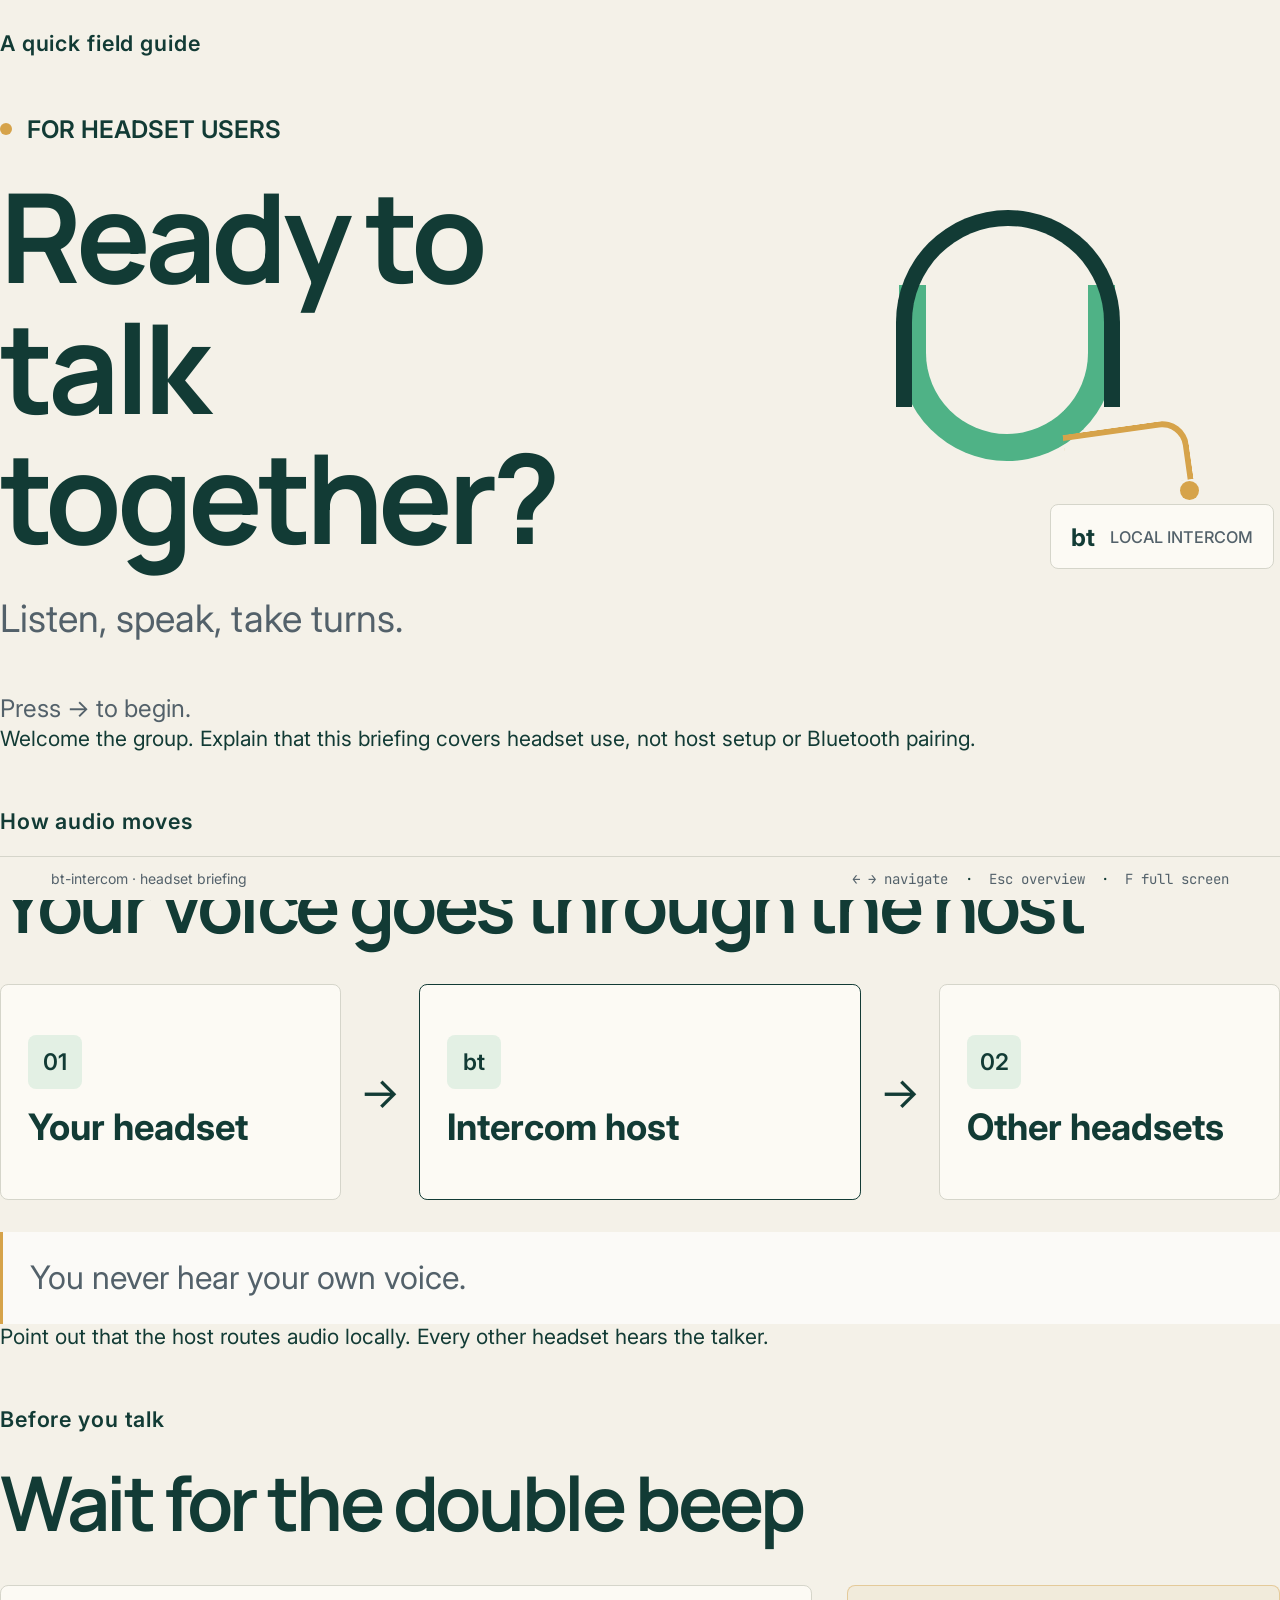
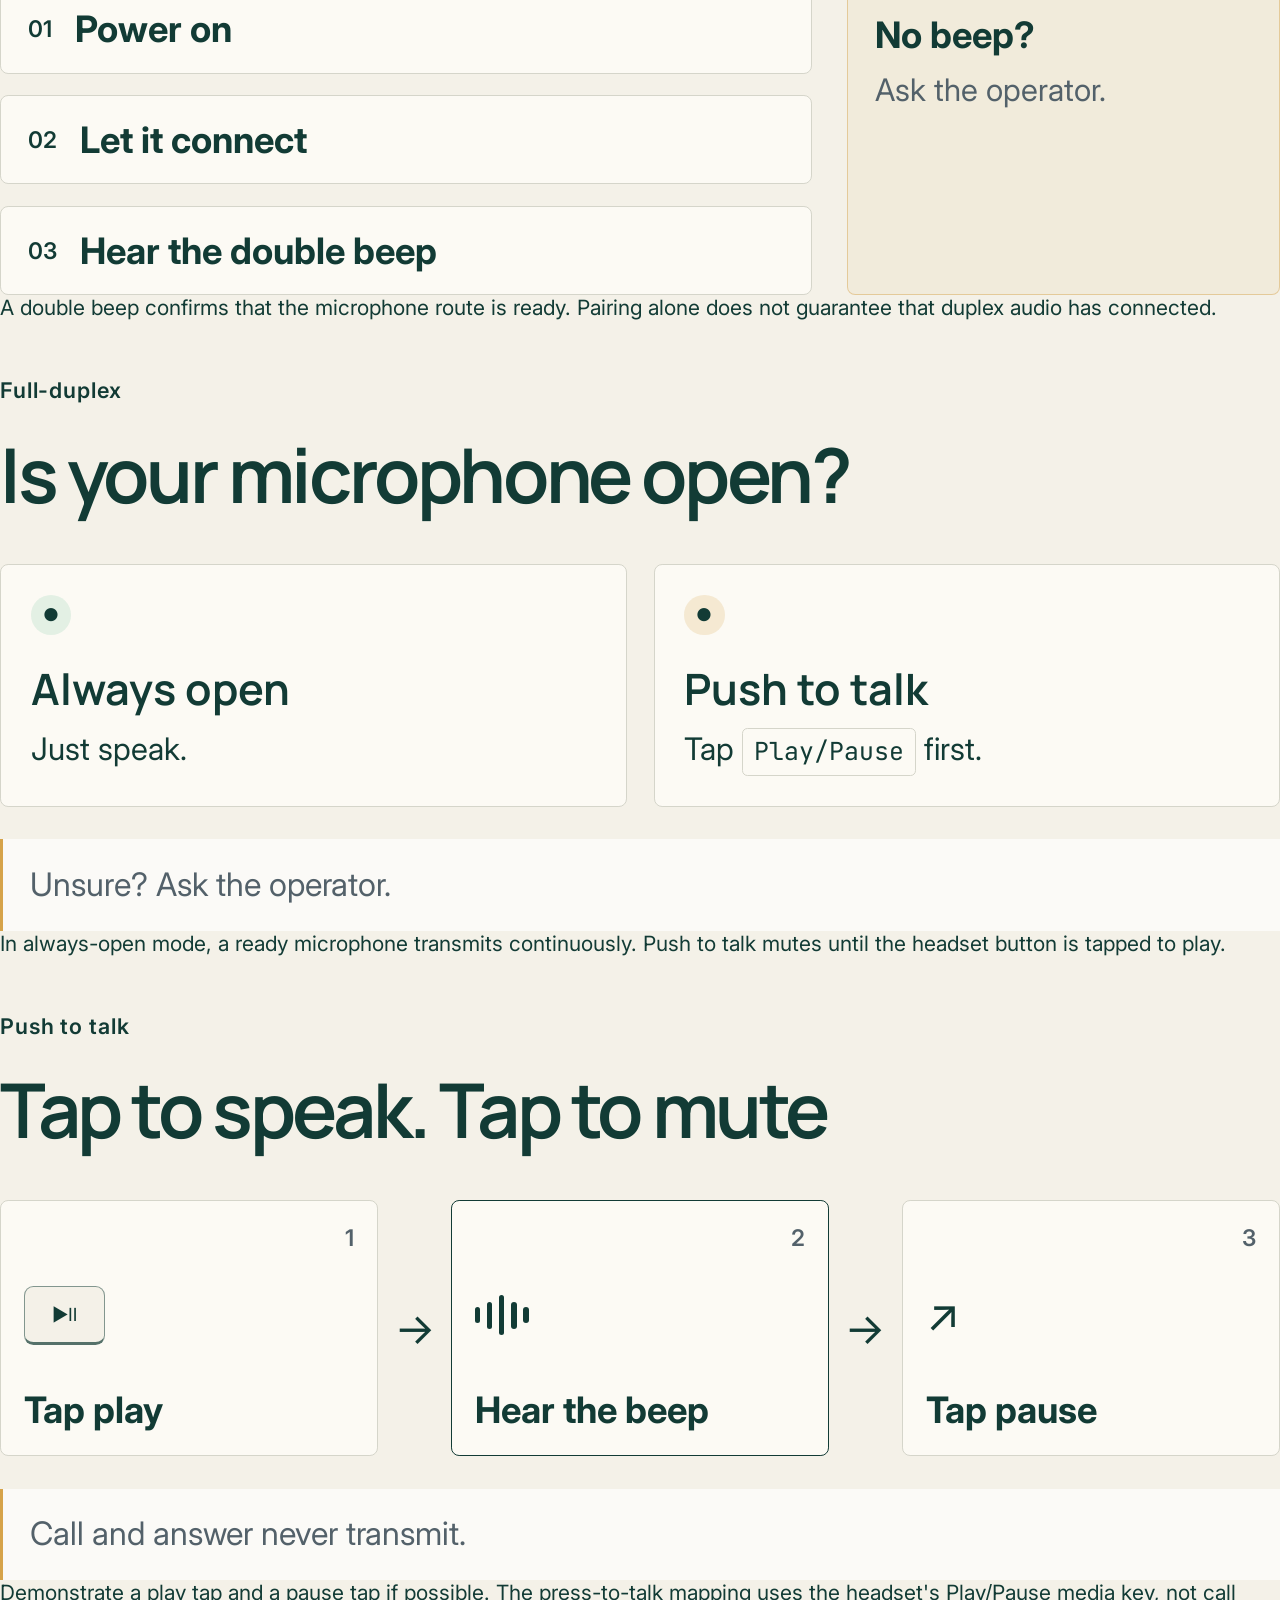
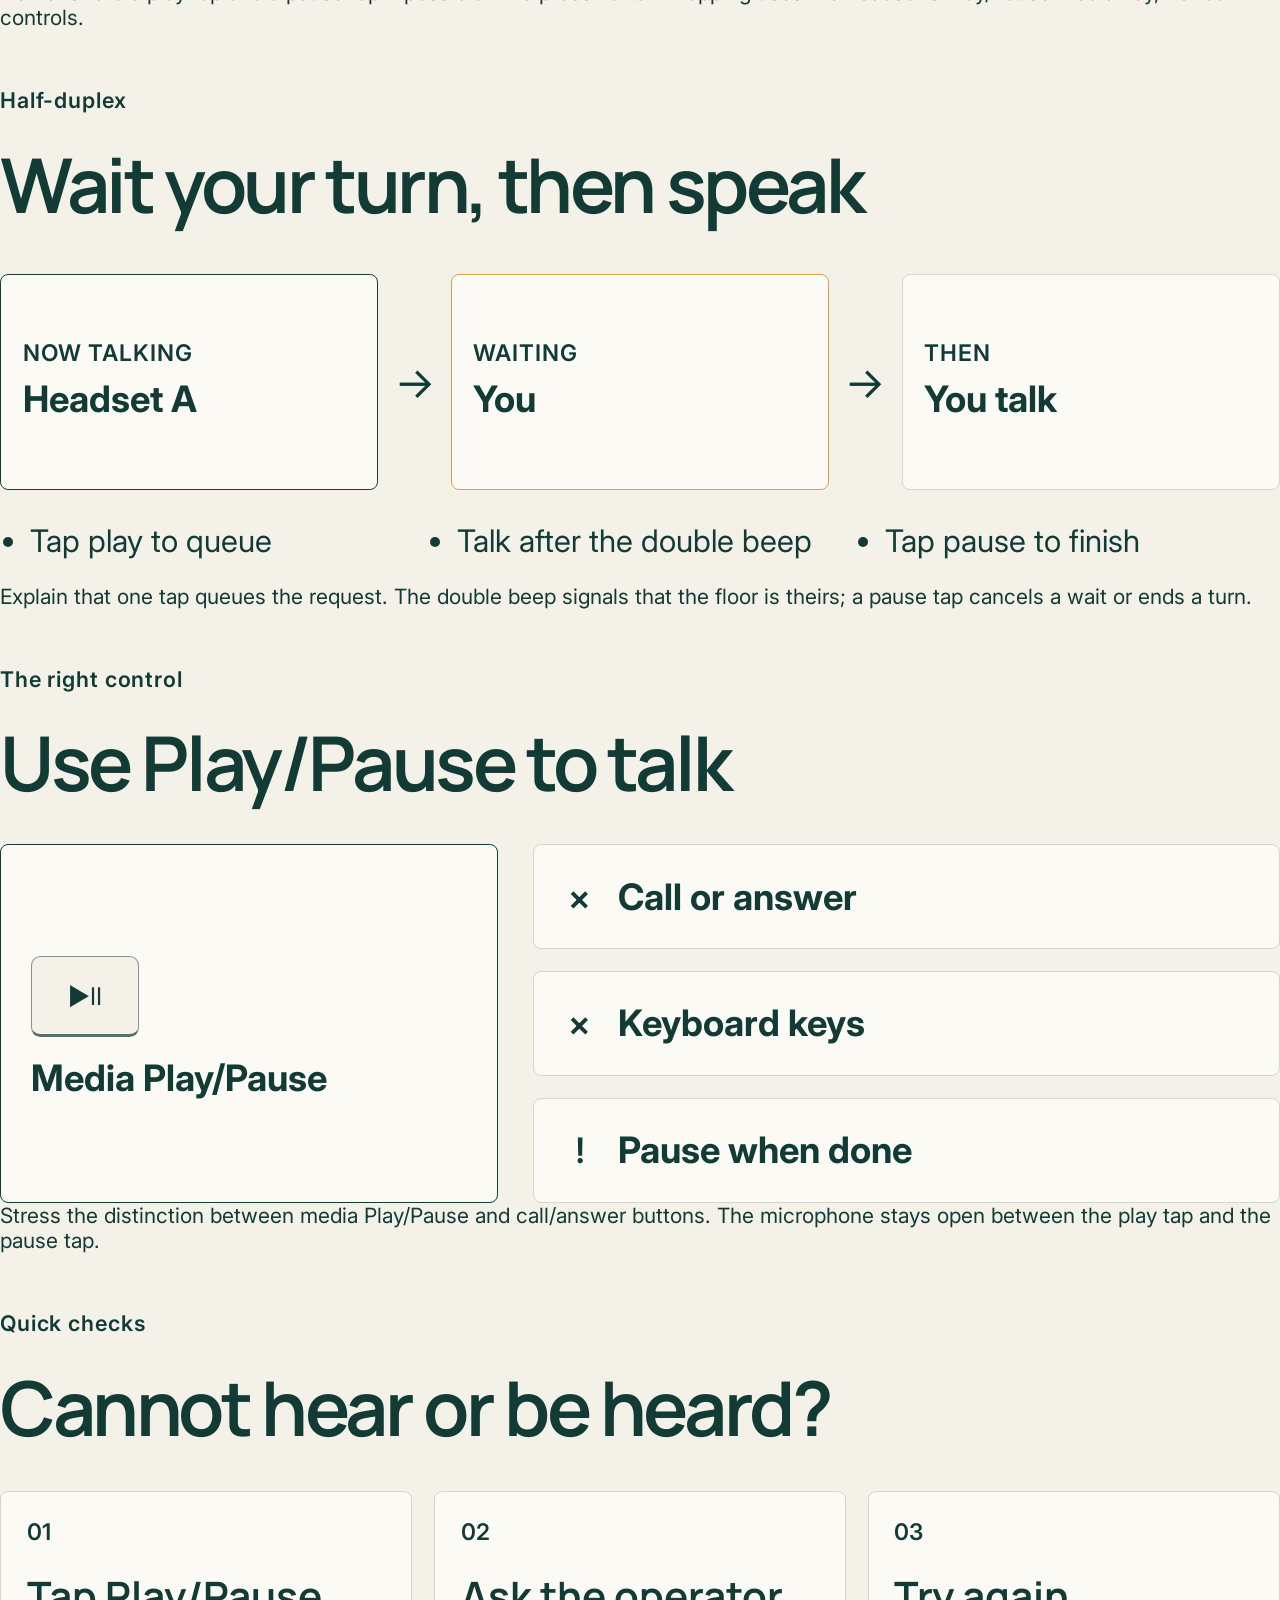
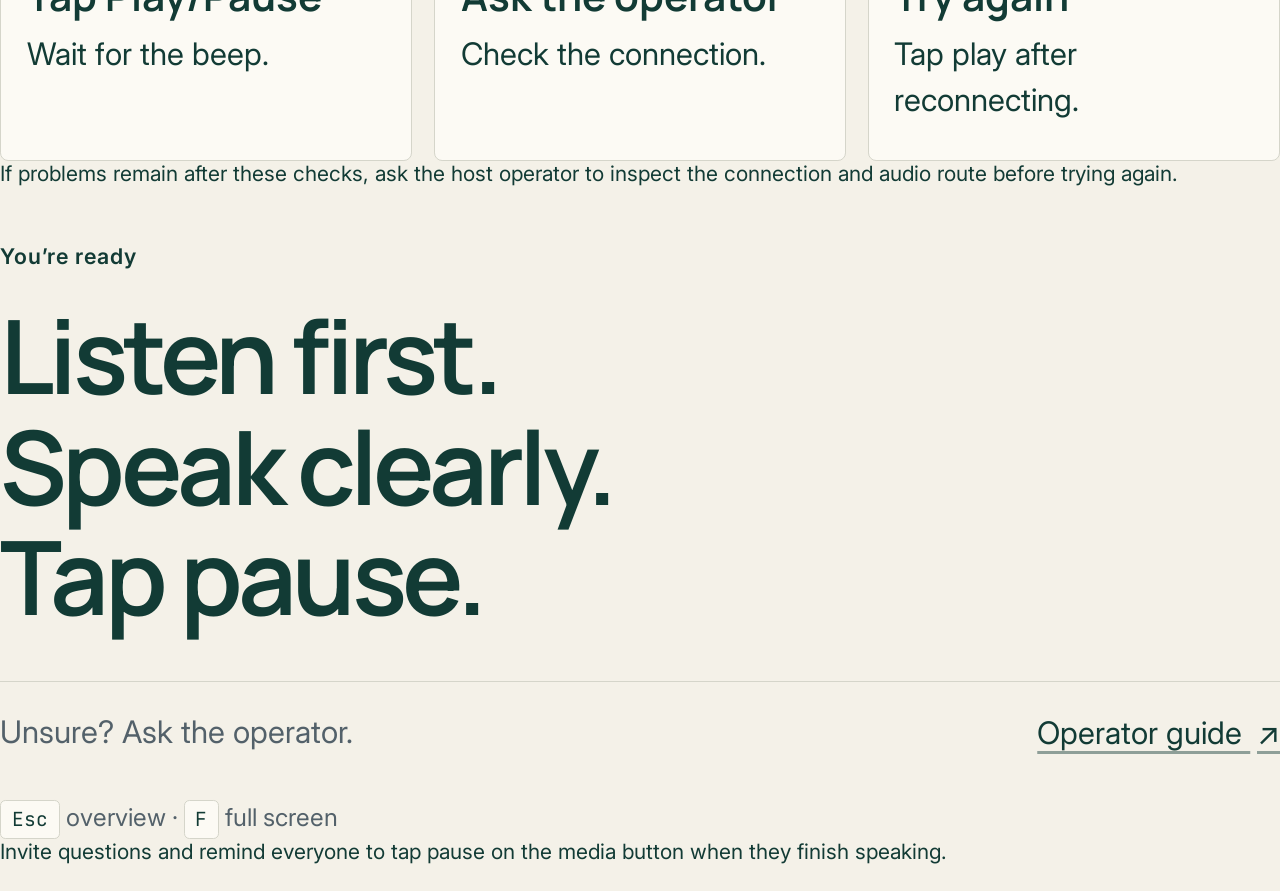
==== commit 5869a5fc: "Fix oversized briefing footer and simplify slides The 27px root font size from #149 inflated rem-bas" ====
--- a/docs/slides.html
+++ b/docs/slides.html
@@ -23,12 +23,12 @@
     <main class="reveal" id="briefing" aria-label="Headset user briefing">
       <div class="slides">
         <section class="title-slide" aria-labelledby="welcome-title">
-          <p class="chapter">A quick field guide <span>01 / 09</span></p>
+          <p class="chapter">A quick field guide</p>
           <div class="title-layout">
             <div>
               <p class="signal-tag"><span aria-hidden="true"></span> FOR HEADSET USERS</p>
               <h1 id="welcome-title">Ready to<br>talk together?</h1>
-              <p class="lead">A practical guide to listening, speaking, and taking turns on bt-intercom.</p>
+              <p class="lead">Listen, speak, take turns.</p>
             </div>
             <div class="headset-illustration" role="img" aria-label="A headset connected to a local intercom host">
               <div class="earcup"></div>
@@ -38,133 +38,130 @@
               <div class="host-pill"><span>bt</span><b>LOCAL INTERCOM</b></div>
             </div>
           </div>
-          <p class="deck-hint">Use ← → to move through the guide.</p>
+          <p class="deck-hint">Press → to begin.</p>
           <aside class="notes">Welcome the group. Explain that this briefing covers headset use, not host setup or Bluetooth pairing.</aside>
         </section>
 
         <section aria-labelledby="route-title">
-          <p class="chapter">How audio moves <span>02 / 09</span></p>
+          <p class="chapter">How audio moves</p>
           <h2 id="route-title">Your voice goes through the host</h2>
-          <p class="lead">The Linux host routes your microphone to the other headsets.</p>
-          <div class="route-map" role="img" aria-label="Your headset sends audio to the host, which routes it to the other headsets">
-            <div class="route-node"><span class="node-icon">01</span><strong>Your headset</strong><small>microphone</small></div>
+                    <div class="route-map" role="img" aria-label="Your headset sends audio to the host, which routes it to the other headsets">
+            <div class="route-node"><span class="node-icon">01</span><strong>Your headset</strong></div>
             <span class="route-link" aria-hidden="true">→</span>
-            <div class="route-node route-host"><span class="node-icon">bt</span><strong>Intercom host</strong><small>routes audio locally</small></div>
+            <div class="route-node route-host"><span class="node-icon">bt</span><strong>Intercom host</strong></div>
             <span class="route-link" aria-hidden="true">→</span>
-            <div class="route-node"><span class="node-icon">02</span><strong>Other headsets</strong><small>headset speakers</small></div>
+            <div class="route-node"><span class="node-icon">02</span><strong>Other headsets</strong></div>
           </div>
-          <p class="takeaway"><b>Remember</b> You never hear your own voice back.</p>
+          <p class="takeaway">You never hear your own voice.</p>
           <aside class="notes">Point out that the host routes audio locally. Every other headset hears the talker.</aside>
         </section>
 
         <section aria-labelledby="ready-title">
-          <p class="chapter">Before you talk <span>03 / 09</span></p>
-          <h2 id="ready-title">Check that the audio route is ready</h2>
+          <p class="chapter">Before you talk</p>
+          <h2 id="ready-title">Wait for the double beep</h2>
           <div class="check-layout">
             <ol class="check-list">
-              <li><span>01</span><div><strong>Power on your headset.</strong></div></li>
-              <li><span>02</span><div><strong>Wait for it to connect.</strong></div></li>
-              <li><span>03</span><div><strong>Listen for the double beep.</strong></div></li>
+              <li><span>01</span><div><strong>Power on</strong></div></li>
+              <li><span>02</span><div><strong>Let it connect</strong></div></li>
+              <li><span>03</span><div><strong>Hear the double beep</strong></div></li>
             </ol>
-            <aside class="callout"><strong>No beep?</strong><p>Ask the host operator.</p></aside>
+            <aside class="callout"><strong>No beep?</strong><p>Ask the operator.</p></aside>
           </div>
           <aside class="notes">A double beep confirms that the microphone route is ready. Pairing alone does not guarantee that duplex audio has connected.</aside>
         </section>
 
         <section aria-labelledby="full-title">
-          <p class="chapter">Full-duplex <span>04 / 09</span></p>
-          <h2 id="full-title">Know whether your microphone is open</h2>
+          <p class="chapter">Full-duplex</p>
+          <h2 id="full-title">Is your microphone open?</h2>
           <div class="mode-cards">
             <article class="mode-card">
               <span class="mode-symbol open" aria-hidden="true">●</span>
               <h3>Always open</h3>
-              <p>Your microphone is live. Speak normally.</p>
+              <p>Just speak.</p>
             </article>
             <article class="mode-card ptt-card">
               <span class="mode-symbol held" aria-hidden="true">●</span>
               <h3>Push to talk</h3>
-              <p>Tap <kbd>Play/Pause</kbd> to speak. Tap again to mute.</p>
+              <p>Tap <kbd>Play/Pause</kbd> first.</p>
             </article>
           </div>
-          <p class="takeaway"><b>If unsure</b> Ask the host operator which mode is configured before you start.</p>
+          <p class="takeaway">Unsure? Ask the operator.</p>
           <aside class="notes">In always-open mode, a ready microphone transmits continuously. Push to talk mutes until the headset button is tapped to play.</aside>
         </section>
 
         <section aria-labelledby="ptt-title">
-          <p class="chapter">Push to talk <span>05 / 09</span></p>
-          <h2 id="ptt-title">Tap to speak. Tap again to mute</h2>
+          <p class="chapter">Push to talk</p>
+          <h2 id="ptt-title">Tap to speak. Tap to mute</h2>
           <div class="press-sequence">
             <div class="press-step"><span class="step-number">1</span><div class="button-drawing" aria-hidden="true"><span>▶Ⅱ</span></div><strong>Tap play</strong></div>
             <span class="sequence-arrow" aria-hidden="true">→</span>
-            <div class="press-step active-step"><span class="step-number">2</span><div class="sound-waves" aria-hidden="true"><i></i><i></i><i></i><i></i><i></i></div><strong>Wait for the beep</strong></div>
+            <div class="press-step active-step"><span class="step-number">2</span><div class="sound-waves" aria-hidden="true"><i></i><i></i><i></i><i></i><i></i></div><strong>Hear the beep</strong></div>
             <span class="sequence-arrow" aria-hidden="true">→</span>
-            <div class="press-step"><span class="step-number">3</span><div class="release-mark" aria-hidden="true">↗</div><strong>Tap pause to mute</strong></div>
+            <div class="press-step"><span class="step-number">3</span><div class="release-mark" aria-hidden="true">↗</div><strong>Tap pause</strong></div>
           </div>
-          <p class="takeaway"><b>Media button only</b> Call and answer do not transmit.</p>
+          <p class="takeaway">Call and answer never transmit.</p>
           <aside class="notes">Demonstrate a play tap and a pause tap if possible. The press-to-talk mapping uses the headset's Play/Pause media key, not call controls.</aside>
         </section>
 
         <section aria-labelledby="half-title">
-          <p class="chapter">Half-duplex <span>06 / 09</span></p>
+          <p class="chapter">Half-duplex</p>
           <h2 id="half-title">Wait your turn, then speak</h2>
           <div class="queue-board">
-            <div class="queue-state speaking"><span>NOW TALKING</span><strong>Headset A</strong><small>speaking</small></div>
+            <div class="queue-state speaking"><span>NOW TALKING</span><strong>Headset A</strong></div>
             <span class="queue-arrow" aria-hidden="true">→</span>
-            <div class="queue-state waiting"><span>WAITING</span><strong>You</strong><small>in line</small></div>
+            <div class="queue-state waiting"><span>WAITING</span><strong>You</strong></div>
             <span class="queue-arrow" aria-hidden="true">→</span>
-            <div class="queue-state next"><span>THEN</span><strong>Your turn</strong><small>after the beep</small></div>
+            <div class="queue-state next"><span>THEN</span><strong>You talk</strong></div>
           </div>
           <ul class="plain-list">
-            <li>Tap play once to queue.</li>
-            <li>Talk after the double beep.</li>
-            <li>Tap pause to finish.</li>
+            <li>Tap play to queue</li>
+            <li>Talk after the double beep</li>
+            <li>Tap pause to finish</li>
           </ul>
-          <p class="takeaway"><b>One queue</b> One person talks at a time.</p>
           <aside class="notes">Explain that one tap queues the request. The double beep signals that the floor is theirs; a pause tap cancels a wait or ends a turn.</aside>
         </section>
 
         <section aria-labelledby="button-title">
-          <p class="chapter">The right control <span>07 / 09</span></p>
-          <h2 id="button-title">Use Play/Pause, not call or answer</h2>
+          <p class="chapter">The right control</p>
+          <h2 id="button-title">Use Play/Pause to talk</h2>
           <div class="control-layout">
             <div class="control-callout">
               <span class="button-drawing large-button" aria-hidden="true"><span>▶Ⅱ</span></span>
               <strong>Media Play/Pause</strong>
-              <p>The push-to-talk button.</p>
+              
             </div>
             <div class="control-notes">
-              <p><span class="no-mark" aria-hidden="true">×</span><span><strong>Call or answer</strong><small>Do not transmit.</small></span></p>
-              <p><span class="no-mark" aria-hidden="true">×</span><span><strong>Keyboard keys</strong><small>Do not transmit.</small></span></p>
-              <p><span class="caution-mark" aria-hidden="true">!</span><span><strong>Open microphone</strong><small>Tap pause when you finish.</small></span></p>
+              <p><span class="no-mark" aria-hidden="true">×</span><span><strong>Call or answer</strong></span></p>
+              <p><span class="no-mark" aria-hidden="true">×</span><span><strong>Keyboard keys</strong></span></p>
+              <p><span class="caution-mark" aria-hidden="true">!</span><span><strong>Pause when done</strong></span></p>
             </div>
           </div>
           <aside class="notes">Stress the distinction between media Play/Pause and call/answer buttons. The microphone stays open between the play tap and the pause tap.</aside>
         </section>
 
         <section aria-labelledby="trouble-title">
-          <p class="chapter">Quick checks <span>08 / 09</span></p>
-          <h2 id="trouble-title">If you cannot hear or be heard</h2>
+          <p class="chapter">Quick checks</p>
+          <h2 id="trouble-title">Cannot hear or be heard?</h2>
           <div class="trouble-grid">
-            <article><span>01</span><h3>Check your button</h3><p>Tap Play/Pause once, then wait for the beep.</p></article>
-            <article><span>02</span><h3>Check the connection</h3><p>Ask the host operator to check it.</p></article>
-            <article><span>03</span><h3>Reconnect, then try again</h3><p>Then tap play again.</p></article>
+            <article><span>01</span><h3>Tap Play/Pause</h3><p>Wait for the beep.</p></article>
+            <article><span>02</span><h3>Ask the operator</h3><p>Check the connection.</p></article>
+            <article><span>03</span><h3>Try again</h3><p>Tap play after reconnecting.</p></article>
           </div>
-          <p class="takeaway"><b>Beep check</b> No double beep means no route or turn yet.</p>
           <aside class="notes">If problems remain after these checks, ask the host operator to inspect the connection and audio route before trying again.</aside>
         </section>
 
         <section class="closing-slide" aria-labelledby="close-title">
-          <p class="chapter">You’re ready <span>09 / 09</span></p>
-          <h2 id="close-title">Listen first.<br>Speak clearly.<br>Tap pause when done</h2>
+          <p class="chapter">You’re ready</p>
+          <h2 id="close-title">Listen first.<br>Speak clearly.<br>Tap pause.</h2>
           <div class="closing-bottom">
-            <p>Unsure of your mode? Ask the operator.</p>
-            <a href="https://github.com/phieri/bt-intercom#duplex-modes-and-push-to-talk">Read the operator guide <span aria-hidden="true">↗</span></a>
+            <p>Unsure? Ask the operator.</p>
+            <a href="https://github.com/phieri/bt-intercom#duplex-modes-and-push-to-talk">Operator guide <span aria-hidden="true">↗</span></a>
           </div>
-          <p class="deck-hint">Press <kbd>Esc</kbd> for overview · <kbd>F</kbd> for full screen</p>
+          <p class="deck-hint"><kbd>Esc</kbd> overview · <kbd>F</kbd> full screen</p>
           <aside class="notes">Invite questions and remind everyone to tap pause on the media button when they finish speaking.</aside>
         </section>
       </div>
     </main>
-    <footer class="deck-footer"><span>bt-intercom · headset user briefing</span><span>← → navigate <i aria-hidden="true">·</i> Esc overview <i aria-hidden="true">·</i> F full screen</span></footer>
+    <footer class="deck-footer"><span>bt-intercom · headset briefing</span><span>← → navigate <i aria-hidden="true">·</i> Esc overview <i aria-hidden="true">·</i> F full screen</span></footer>
   </body>
 </html>
--- a/docs/slides.css
+++ b/docs/slides.css
@@ -47,14 +47,14 @@
 .skip-link {
   position: fixed;
   z-index: 20;
-  top: -4rem;
+  top: -64px;
   left: 1rem;
-  padding: .7rem 1rem;
+  padding: 10px 16px;
   background: var(--deck-ink);
   color: var(--deck-surface);
 }
 
-.skip-link:focus { top: 1rem; }
+.skip-link:focus { top: 16px; }
 a:focus-visible, button:focus-visible { outline: 3px solid var(--deck-ink); outline-offset: 3px; }
 
 .deck-footer {
@@ -64,7 +64,7 @@
   bottom: 0;
   left: 0;
   display: flex;
-  min-height: 2.8rem;
+  min-height: 44px;
   align-items: center;
   justify-content: space-between;
   gap: 1rem;
@@ -72,7 +72,7 @@
   border-top: 1px solid var(--deck-line);
   background: var(--deck-bg);
   color: var(--deck-muted);
-  font-size: .6rem;
+  font-size: 14px;
 }
 
 .deck-footer span:last-child { font-family: var(--deck-mono); }
@@ -80,8 +80,8 @@
 
 .reveal {
   width: 100%;
-  height: calc(100vh - 2.8rem);
-  height: calc(100dvh - 2.8rem);
+  height: calc(100vh - 44px);
+  height: calc(100dvh - 44px);
   font-size: clamp(14px, 1.65vw, 21px);
 }
 
@@ -207,7 +207,7 @@
 
 .reveal .controls { color: var(--deck-primary-text); }
 .reveal .progress { height: 3px; color: var(--deck-primary-text); }
-.reveal .slide-number { right: clamp(1rem, 4vw, 3.5rem); bottom: 3.5rem; color: var(--deck-muted); background: transparent; font-family: var(--deck-body); font-size: .6rem; }
+.reveal .slide-number { right: clamp(1rem, 4vw, 3.5rem); bottom: 56px; color: var(--deck-muted); background: transparent; font-family: var(--deck-body); font-size: 14px; }
 
 @media (max-width: 700px) {
   .reveal { font-size: 16px; }
@@ -249,11 +249,11 @@
   .trouble-grid article h3 { font-size: .82rem; }
   .trouble-grid article p { font-size: .56rem; }
   .closing-bottom { align-items: flex-start; flex-direction: column; margin-top: 1rem; }
-  .deck-footer { min-height: 2.2rem; padding-inline: .8rem; font-size: .46rem; }
-  .deck-footer span:first-child { max-width: 8rem; }
-  .deck-footer span:last-child { text-align: right; }
-  .reveal { height: calc(100vh - 2.2rem); height: calc(100dvh - 2.2rem); }
-  .reveal .slide-number { bottom: 2.2rem; }
+  .deck-footer { min-height: 36px; padding-inline: 12px; font-size: 11px; }
+  .deck-footer span:first-child { max-width: 120px; }
+  .deck-footer span:last-child { display: none; }
+  .reveal { height: calc(100vh - 36px); height: calc(100dvh - 36px); }
+  .reveal .slide-number { bottom: 44px; font-size: 11px; }
 }
 
 @media (max-height: 620px) and (min-width: 701px) {
@@ -267,36 +267,39 @@
   .press-step { min-height: 8.5rem; }
 }
 
-/* Larger type for projected slides; Reveal scales the 1200x700 canvas to fit. */
+/* Projected type. Reveal scales the 1200x700 canvas to fit; rem is 27px for the slides only. */
 html { font-size: 27px; }
-.reveal .slides section .chapter { font-size: .75rem; margin-bottom: 1rem; }
-.reveal h2 { max-width: 22ch; font-size: 2.3rem; }
-.reveal h3 { font-size: 1.1rem; }
-.lead { font-size: 1.15rem; }
-.signal-tag { font-size: .8rem; }
-.deck-hint, .deck-footer, .reveal .slide-number { font-size: .72rem; }
-.reveal h1 { font-size: 4.2rem; }
-.route-map { margin: 1.5rem 0 1rem; }
-.route-node strong, .press-step strong, .queue-state strong, .control-callout strong, .control-notes strong, .check-list strong, .callout strong { font-size: 1rem; }
-.route-node small, .press-step small, .queue-state small, .control-notes small, .check-list small { font-size: .8rem; }
-.node-icon, .check-list li > span, .trouble-grid article > span, .step-number, .queue-state span { font-size: .8rem; }
-.takeaway { font-size: .85rem; }
-.callout p, .mode-card p, .control-callout p, .trouble-grid article p, .closing-bottom p, .closing-bottom a { font-size: .85rem; }
-.plain-list { font-size: .85rem; }
-.press-step { min-height: 9rem; }
-.queue-state { min-height: 6.5rem; }
-.mode-card { min-height: 8rem; }
-.trouble-grid article { min-height: 8rem; }
-.closing-slide h2 { font-size: 3.6rem; }
-.check-list li { padding: .6rem .75rem; }
-
-@media (max-width: 700px) {
-  .route-node strong, .press-step strong, .queue-state strong { font-size: .8rem; }
-  .route-node small, .press-step small, .queue-state small, .queue-state span, .plain-list, .trouble-grid article p { font-size: .7rem; }
-  .reveal h2 { font-size: 1.8rem; }
-  .reveal h1 { font-size: 3rem; }
-  .closing-slide h2 { font-size: 2.6rem; }
-}
+.reveal .slides section .chapter { margin-bottom: 1rem; font-size: .8rem; }
+.reveal h1 { font-size: 4.6rem; }
+.title-slide h1 { max-width: 12ch; }
+.reveal h2 { max-width: 24ch; margin-bottom: 1.4rem; font-size: 2.8rem; line-height: 1.08; }
+.reveal h3 { margin: .9rem 0 .3rem; font-size: 1.5rem; }
+.lead { font-size: 1.4rem; }
+.signal-tag { font-size: .9rem; }
+.deck-hint { font-size: .9rem; }
+.route-map { margin: 1.2rem 0 1.2rem; }
+.route-node { min-height: 8rem; }
+.route-node strong, .press-step strong, .queue-state strong, .control-callout strong, .control-notes strong, .check-list strong, .callout strong { font-size: 1.35rem; }
+.node-icon, .check-list li > span, .trouble-grid article > span, .step-number, .queue-state span { font-size: .85rem; }
+.takeaway { margin-top: 1.2rem; font-size: 1.2rem; }
+.callout p, .mode-card p, .trouble-grid article p, .closing-bottom p, .closing-bottom a, .plain-list { font-size: 1.15rem; }
+.callout p { margin-top: .4rem; }
+.mode-card { min-height: 9rem; }
+.mode-card p { color: var(--deck-ink); }
+.mode-card h3 { font-size: 1.6rem; }
+.press-step { min-height: 9.5rem; justify-content: space-between; }
+.queue-state { min-height: 8rem; }
+.plain-list { gap: 1.2rem; margin-top: 1.2rem; color: var(--deck-ink); }
+.check-list { gap: .8rem; }
+.check-list li { padding: .8rem 1rem; }
+.control-callout { justify-content: center; }
+.control-notes { gap: .8rem; }
+.control-notes > p { align-items: center; padding: .9rem 1rem; }
+.no-mark, .caution-mark { width: 1.4rem; flex-basis: 1.4rem; font-size: 1.3rem; }
+.trouble-grid article { min-height: 10rem; }
+.trouble-grid article p { color: var(--deck-ink); }
+.closing-slide h2 { max-width: 14ch; font-size: 3.8rem; }
+.sequence-arrow, .queue-arrow, .route-link { font-size: 1.6rem; }
 
 @media (prefers-reduced-motion: reduce) {
   .reveal .slides section, .reveal .controls, .reveal .progress { transition: none !important; }
